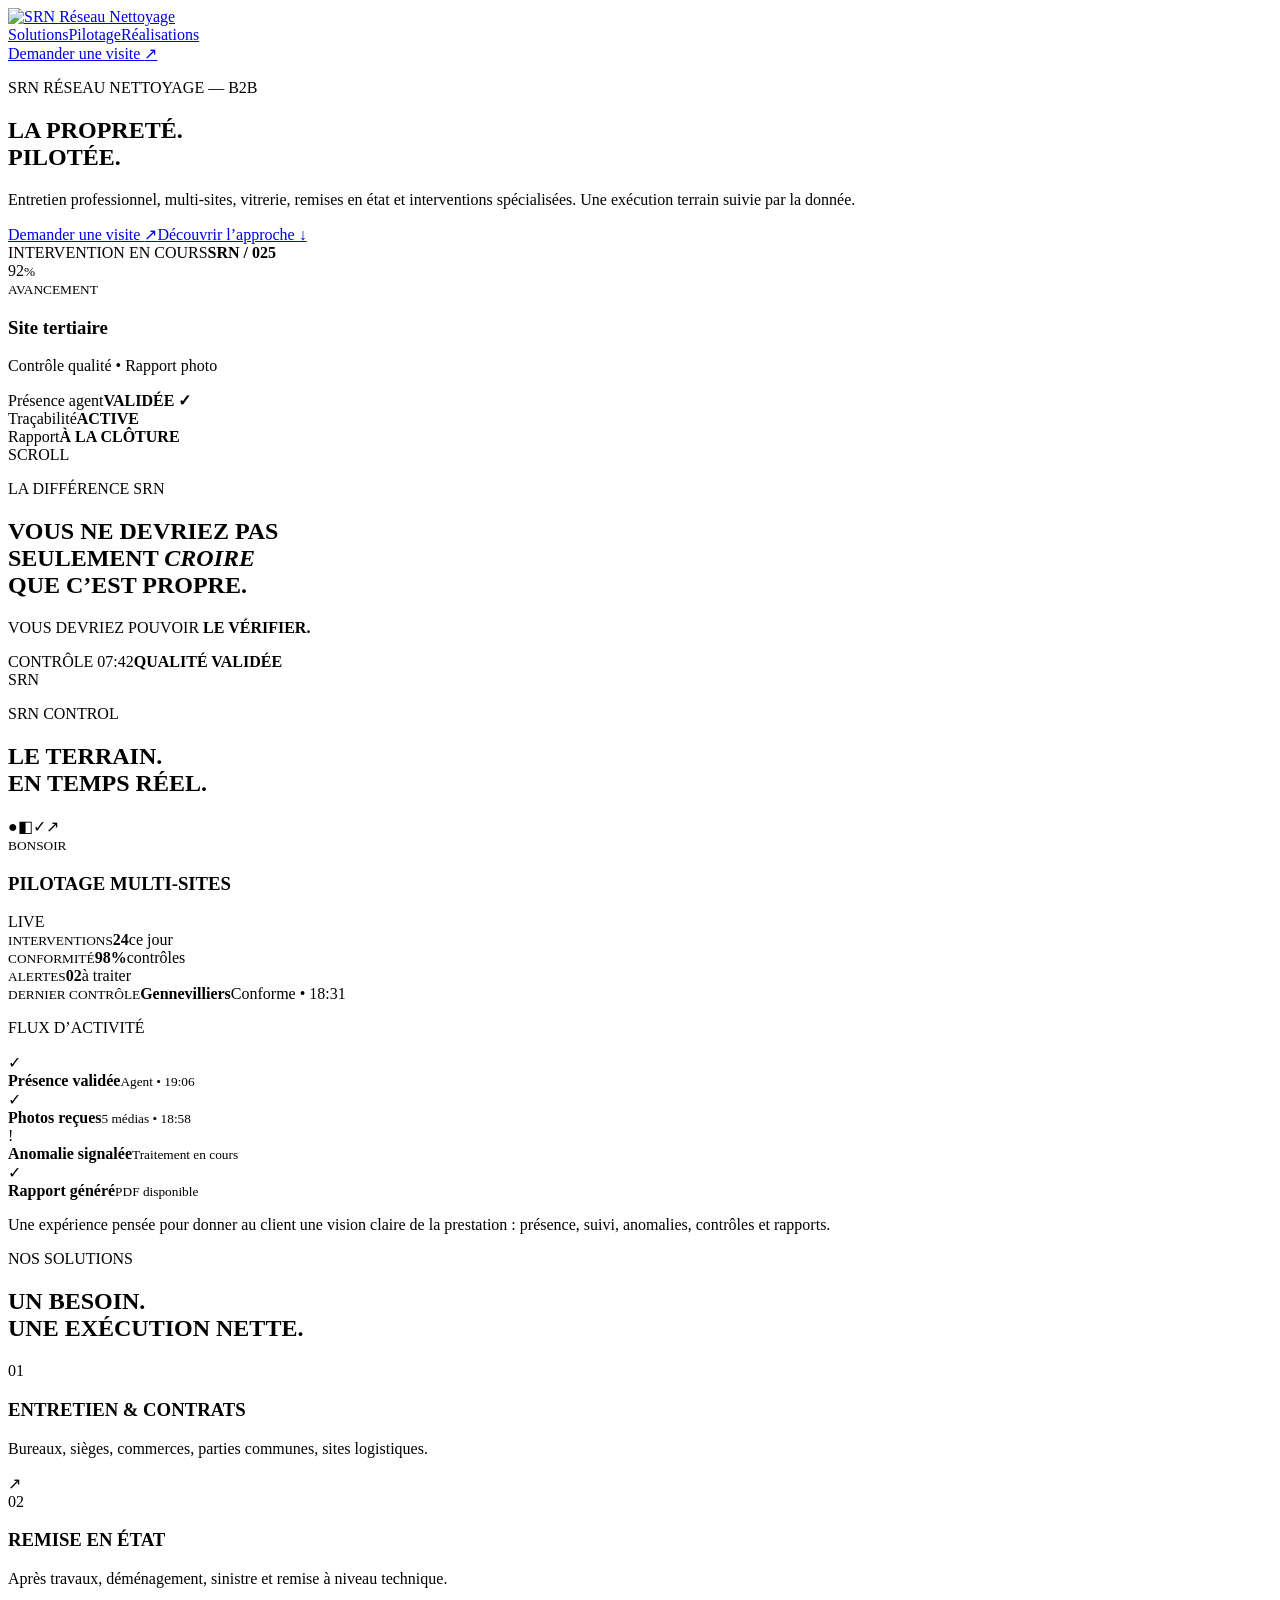
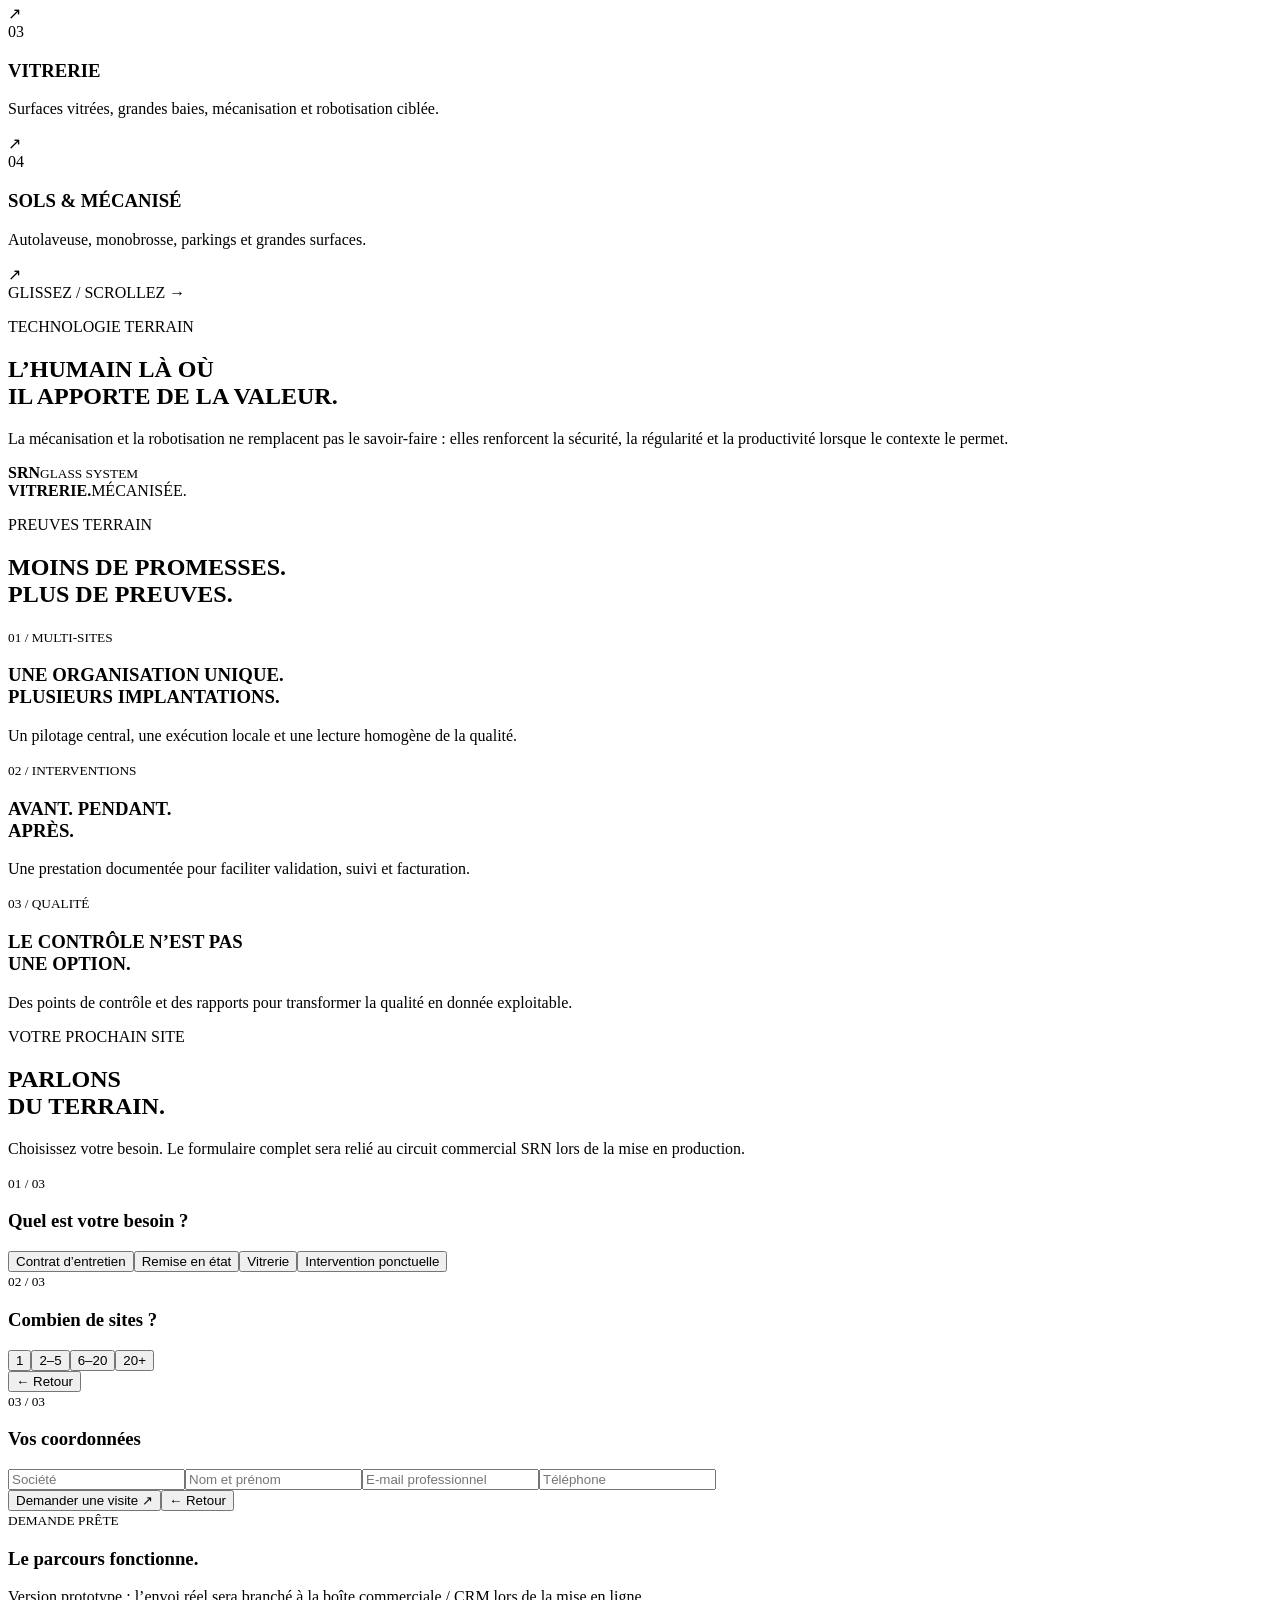
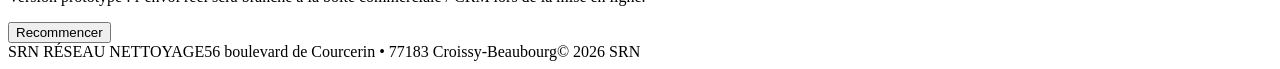
==== index.html @ f1b132a2 "Add immersive SRN homepage" ====
<!doctype html>
<html lang="fr">
<head>
  <meta charset="utf-8" />
  <meta name="viewport" content="width=device-width, initial-scale=1, viewport-fit=cover" />
  <meta name="description" content="SRN Réseau Nettoyage — entretien professionnel, multi-sites, vitrerie, remises en état et interventions spécialisées. La propreté pilotée et vérifiable." />
  <meta name="theme-color" content="#07110c" />
  <link rel="canonical" href="https://srn-proprete.com/" />
  <meta property="og:title" content="SRN — La propreté. Pilotée." />
  <meta property="og:description" content="Entretien professionnel, multi-sites, vitrerie, remises en état et interventions spécialisées." />
  <meta property="og:type" content="website" />
  <meta property="og:url" content="https://srn-proprete.com/" />
  <title>SRN — La propreté. Pilotée.</title>
  <link rel="stylesheet" href="styles.css" />
</head>
<body>
  <div class="noise" aria-hidden="true"></div>
  <div class="progress" aria-hidden="true"><span id="progressBar"></span></div>

  <header class="nav" id="nav">
    <a class="brand" href="#hero" aria-label="SRN, accueil"><img src="assets/logo-srn.png" alt="SRN Réseau Nettoyage" /></a>
    <nav class="navlinks" aria-label="Navigation principale"><a href="#solutions">Solutions</a><a href="#control">Pilotage</a><a href="#preuves">Réalisations</a></nav>
    <a class="nav-cta" href="#contact">Demander une visite <span>↗</span></a>
  </header>

  <main>
    <section class="scene hero" id="hero" data-theme="dark">
      <div class="hero-grid"></div><div class="orb orb-a"></div><div class="orb orb-b"></div>
      <div class="hero-copy"><p class="eyebrow reveal">SRN RÉSEAU NETTOYAGE — B2B</p><h1 class="display reveal">LA PROPRETÉ.<br><span>PILOTÉE.</span></h1><p class="hero-text reveal">Entretien professionnel, multi-sites, vitrerie, remises en état et interventions spécialisées. Une exécution terrain suivie par la donnée.</p><div class="hero-actions reveal"><a href="#contact" class="button primary">Demander une visite <span>↗</span></a><a href="#promise" class="button ghost">Découvrir l’approche <span>↓</span></a></div></div>
      <div class="hero-status reveal" aria-label="Démonstration de suivi d’intervention"><div class="status-top"><span class="live-dot"></span><span>INTERVENTION EN COURS</span><b>SRN / 025</b></div><div class="status-center"><div class="ring"><span>92</span><small>%</small></div><div><small>AVANCEMENT</small><h3>Site tertiaire</h3><p>Contrôle qualité • Rapport photo</p></div></div><div class="status-row"><span>Présence agent</span><b>VALIDÉE ✓</b></div><div class="status-row"><span>Traçabilité</span><b>ACTIVE</b></div><div class="status-row"><span>Rapport</span><b>À LA CLÔTURE</b></div></div>
      <div class="scroll-hint"><span>SCROLL</span><i></i></div>
    </section>

    <section class="scene promise" id="promise" data-theme="light"><div class="promise-fixed"><p class="eyebrow dark">LA DIFFÉRENCE SRN</p><h2>VOUS NE DEVRIEZ PAS<br>SEULEMENT <em>CROIRE</em><br>QUE C’EST PROPRE.</h2><p class="promise-end">VOUS DEVRIEZ POUVOIR <strong>LE VÉRIFIER.</strong></p></div><div class="glass-demo" aria-hidden="true"><div class="dirty-layer"></div><div class="clean-layer" id="cleanLayer"><div class="clean-ui"><span>CONTRÔLE 07:42</span><b>QUALITÉ VALIDÉE</b></div></div><div class="wiper" id="wiper"><span>SRN</span></div></div></section>

    <section class="scene control" id="control" data-theme="dark">
      <div class="section-head"><p class="eyebrow">SRN CONTROL</p><h2>LE TERRAIN.<br><span>EN TEMPS RÉEL.</span></h2></div>
      <div class="dashboard-shell"><div class="dash-sidebar"><img src="assets/logo-srn.png" alt="" /><span class="active">●</span><span>◧</span><span>✓</span><span>↗</span></div><div class="dash-main"><div class="dash-top"><div><small>BONSOIR</small><h3>PILOTAGE MULTI-SITES</h3></div><span class="pill">LIVE</span></div><div class="kpis"><div><small>INTERVENTIONS</small><b>24</b><span>ce jour</span></div><div><small>CONFORMITÉ</small><b>98%</b><span>contrôles</span></div><div><small>ALERTES</small><b>02</b><span>à traiter</span></div></div><div class="dash-map"><div class="map-lines"></div><span class="pin p1"></span><span class="pin p2"></span><span class="pin p3"></span><span class="pin p4"></span><span class="pin p5"></span><div class="map-card"><small>DERNIER CONTRÔLE</small><b>Gennevilliers</b><span>Conforme • 18:31</span></div></div></div><div class="dash-feed"><p>FLUX D’ACTIVITÉ</p><div class="feed"><span class="ok">✓</span><div><b>Présence validée</b><small>Agent • 19:06</small></div></div><div class="feed"><span class="ok">✓</span><div><b>Photos reçues</b><small>5 médias • 18:58</small></div></div><div class="feed"><span>!</span><div><b>Anomalie signalée</b><small>Traitement en cours</small></div></div><div class="feed"><span class="ok">✓</span><div><b>Rapport généré</b><small>PDF disponible</small></div></div></div></div>
      <p class="control-note">Une expérience pensée pour donner au client une vision claire de la prestation : présence, suivi, anomalies, contrôles et rapports.</p>
    </section>

    <section class="scene solutions" id="solutions" data-theme="light"><div class="section-head dark-head"><p class="eyebrow dark">NOS SOLUTIONS</p><h2>UN BESOIN.<br><span>UNE EXÉCUTION NETTE.</span></h2></div><div class="cards" id="serviceCards"><article class="service-card c1"><div class="num">01</div><div class="service-visual office"><i></i><i></i><i></i></div><div><h3>ENTRETIEN & CONTRATS</h3><p>Bureaux, sièges, commerces, parties communes, sites logistiques.</p></div><span class="arrow">↗</span></article><article class="service-card c2"><div class="num">02</div><div class="service-visual chantier"><i></i><i></i><i></i></div><div><h3>REMISE EN ÉTAT</h3><p>Après travaux, déménagement, sinistre et remise à niveau technique.</p></div><span class="arrow">↗</span></article><article class="service-card c3"><div class="num">03</div><div class="service-visual vitre"><i></i><i></i><i></i></div><div><h3>VITRERIE</h3><p>Surfaces vitrées, grandes baies, mécanisation et robotisation ciblée.</p></div><span class="arrow">↗</span></article><article class="service-card c4"><div class="num">04</div><div class="service-visual sols"><i></i><i></i><i></i></div><div><h3>SOLS & MÉCANISÉ</h3><p>Autolaveuse, monobrosse, parkings et grandes surfaces.</p></div><span class="arrow">↗</span></article></div><div class="swipe-label">GLISSEZ / SCROLLEZ <span>→</span></div></section>

    <section class="scene robot" id="robot" data-theme="dark"><div class="robot-copy"><p class="eyebrow">TECHNOLOGIE TERRAIN</p><h2>L’HUMAIN LÀ OÙ<br>IL APPORTE <span>DE LA VALEUR.</span></h2><p>La mécanisation et la robotisation ne remplacent pas le savoir-faire : elles renforcent la sécurité, la régularité et la productivité lorsque le contexte le permet.</p></div><div class="window" id="windowPane"><div class="pane-lines"></div><div class="robot-unit" id="robotUnit"><div class="robot-eye"></div><b>SRN</b><small>GLASS SYSTEM</small></div><div class="clean-trail" id="cleanTrail"></div></div><div class="robot-caption"><b>VITRERIE.</b><span>MÉCANISÉE.</span></div></section>

    <section class="scene proofs" id="preuves" data-theme="light"><div class="proof-intro"><p class="eyebrow dark">PREUVES TERRAIN</p><h2>MOINS DE PROMESSES.<br><span>PLUS DE PREUVES.</span></h2></div><div class="proof-stack"><article><small>01 / MULTI-SITES</small><h3>UNE ORGANISATION UNIQUE.<br>PLUSIEURS IMPLANTATIONS.</h3><p>Un pilotage central, une exécution locale et une lecture homogène de la qualité.</p></article><article><small>02 / INTERVENTIONS</small><h3>AVANT. PENDANT.<br>APRÈS.</h3><p>Une prestation documentée pour faciliter validation, suivi et facturation.</p></article><article><small>03 / QUALITÉ</small><h3>LE CONTRÔLE N’EST PAS<br>UNE OPTION.</h3><p>Des points de contrôle et des rapports pour transformer la qualité en donnée exploitable.</p></article></div></section>

    <section class="scene contact" id="contact" data-theme="dark"><div class="contact-left"><p class="eyebrow">VOTRE PROCHAIN SITE</p><h2>PARLONS<br><span>DU TERRAIN.</span></h2><p>Choisissez votre besoin. Le formulaire complet sera relié au circuit commercial SRN lors de la mise en production.</p></div><form class="quote-form" id="quoteForm"><div class="step active" data-step="1"><small>01 / 03</small><h3>Quel est votre besoin ?</h3><div class="choices"><button type="button" data-value="Contrat d'entretien">Contrat d’entretien</button><button type="button" data-value="Remise en état">Remise en état</button><button type="button" data-value="Vitrerie">Vitrerie</button><button type="button" data-value="Intervention ponctuelle">Intervention ponctuelle</button></div></div><div class="step" data-step="2"><small>02 / 03</small><h3>Combien de sites ?</h3><div class="choices compact"><button type="button" data-value="1">1</button><button type="button" data-value="2-5">2–5</button><button type="button" data-value="6-20">6–20</button><button type="button" data-value="20+">20+</button></div><button type="button" class="back">← Retour</button></div><div class="step" data-step="3"><small>03 / 03</small><h3>Vos coordonnées</h3><div class="fields"><input required placeholder="Société" /><input required placeholder="Nom et prénom" /><input type="email" required placeholder="E-mail professionnel" /><input placeholder="Téléphone" /></div><button type="submit" class="submit">Demander une visite <span>↗</span></button><button type="button" class="back">← Retour</button></div><div class="step success" data-step="4"><small>DEMANDE PRÊTE</small><h3>Le parcours fonctionne.</h3><p>Version prototype : l’envoi réel sera branché à la boîte commerciale / CRM lors de la mise en ligne.</p><button type="button" id="restart">Recommencer</button></div></form><footer><span>SRN RÉSEAU NETTOYAGE</span><span>56 boulevard de Courcerin • 77183 Croissy-Beaubourg</span><span>© 2026 SRN</span></footer></section>
  </main>
  <script src="script.js"></script>
</body>
</html>
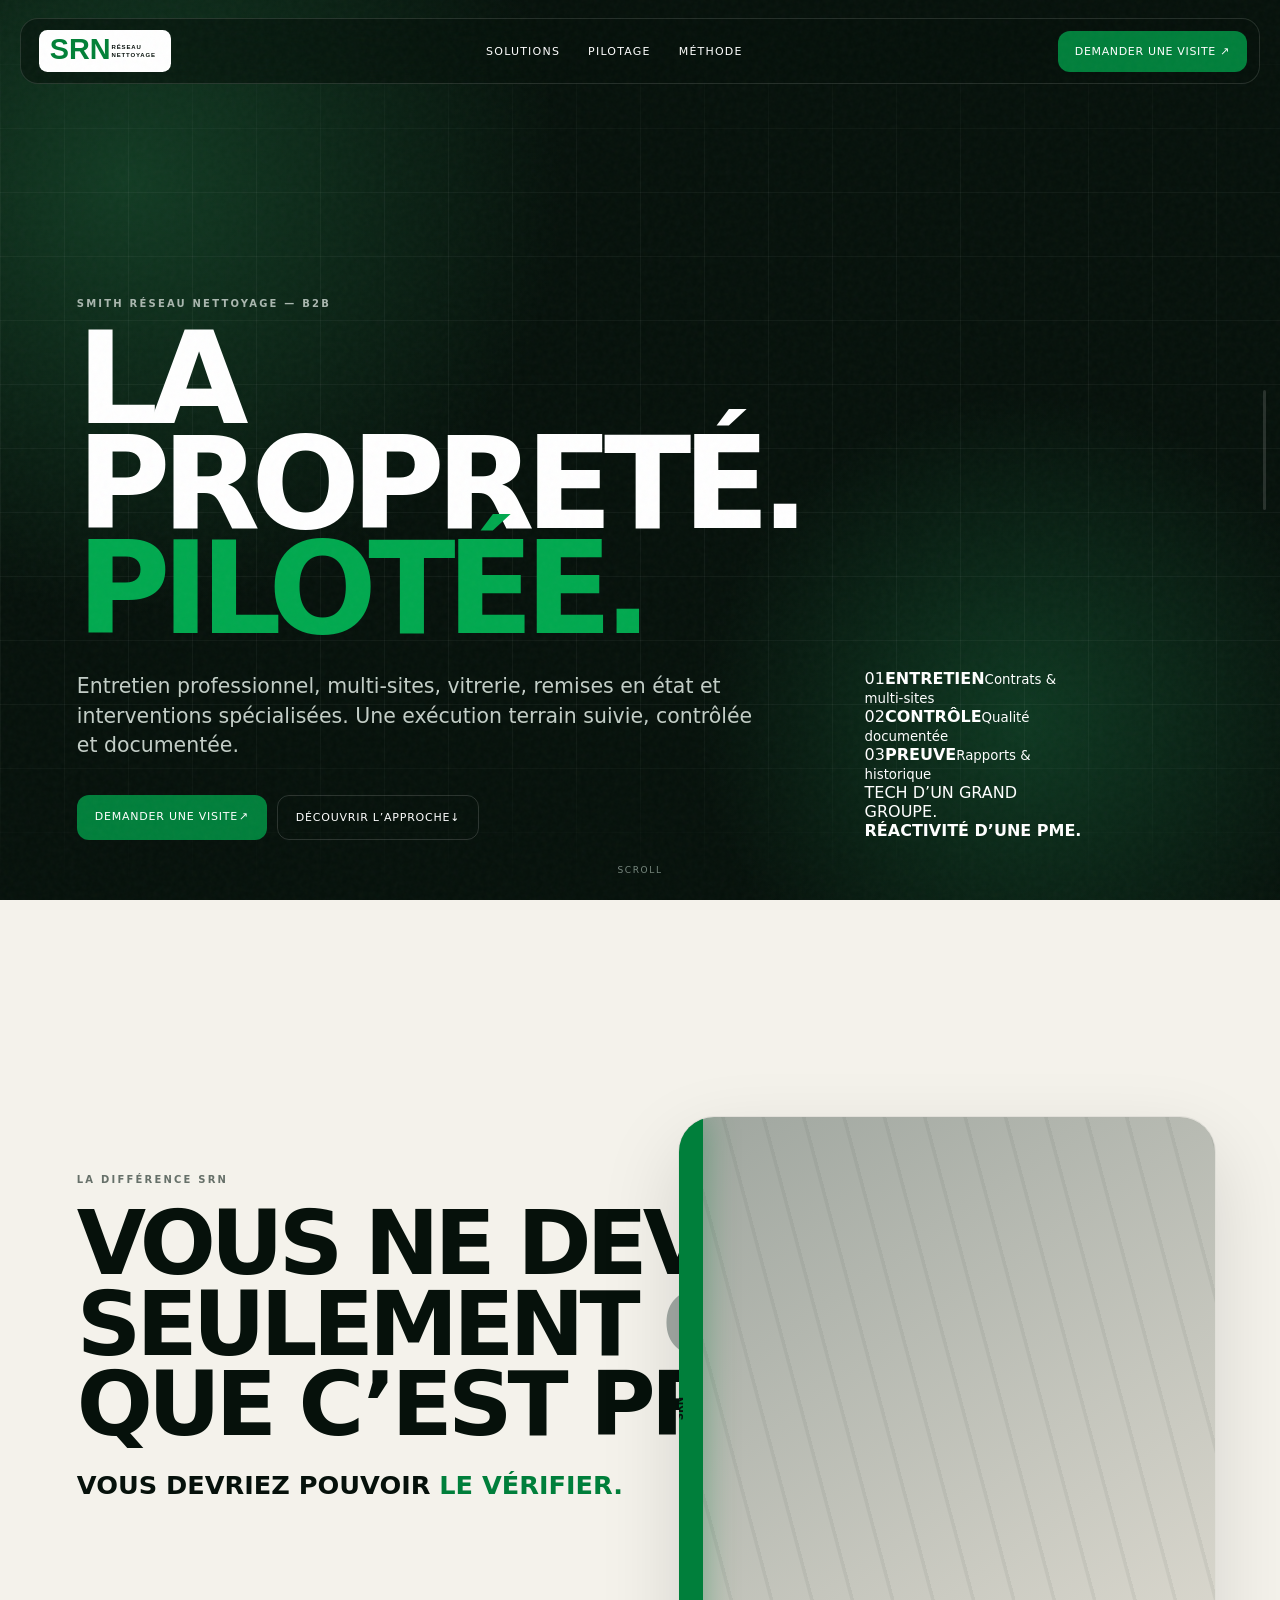
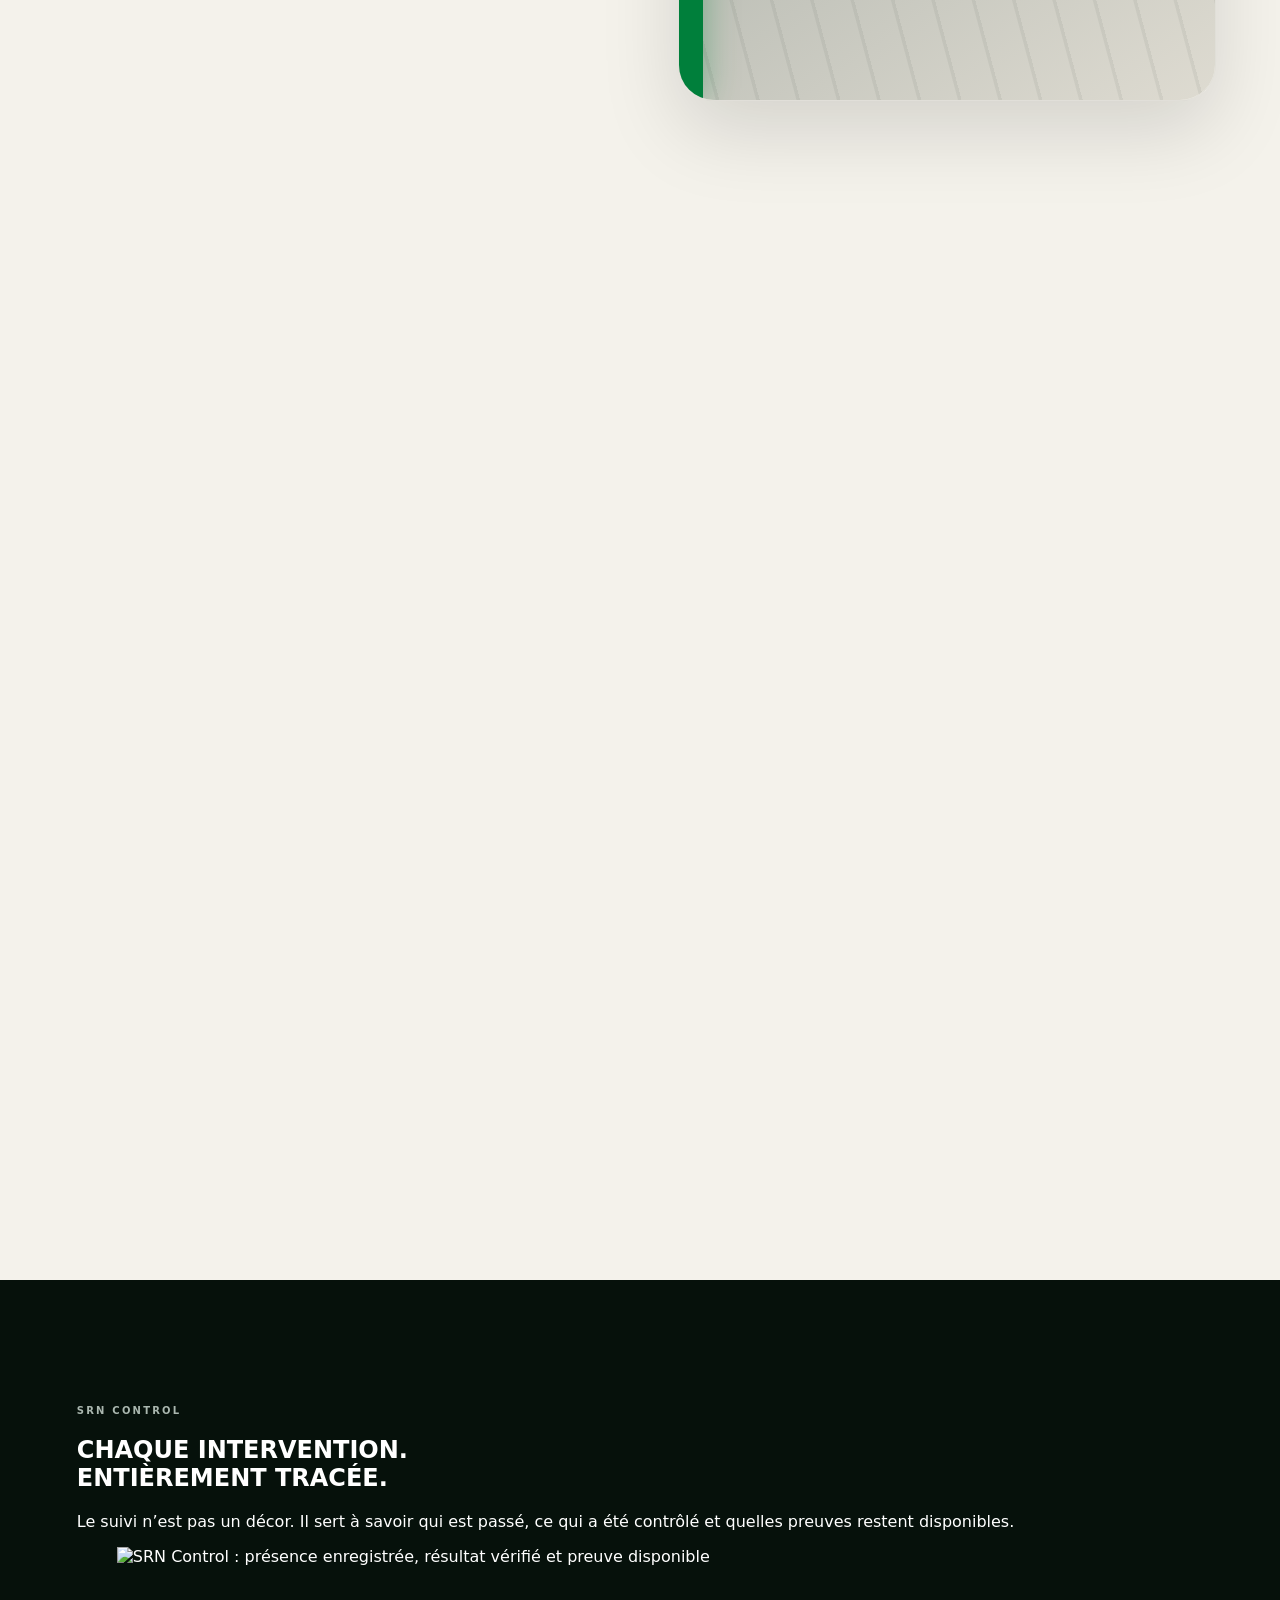
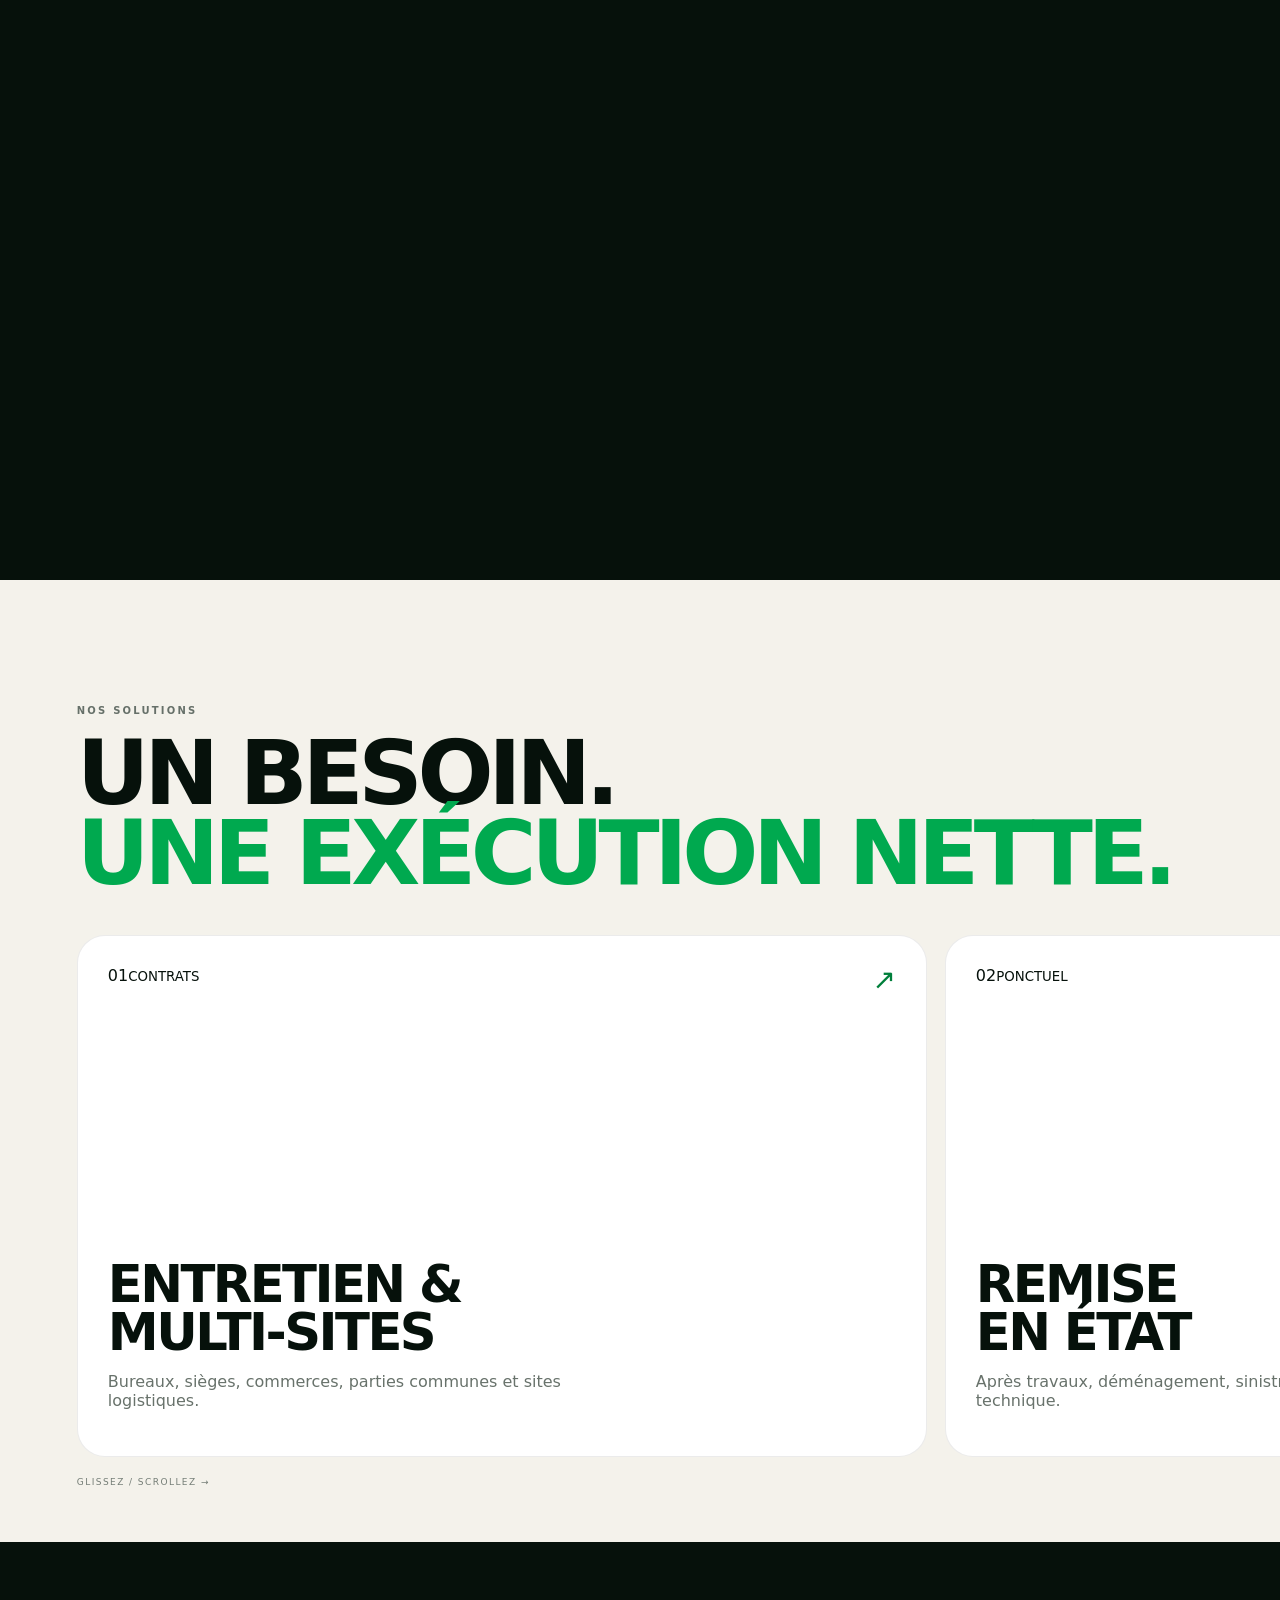
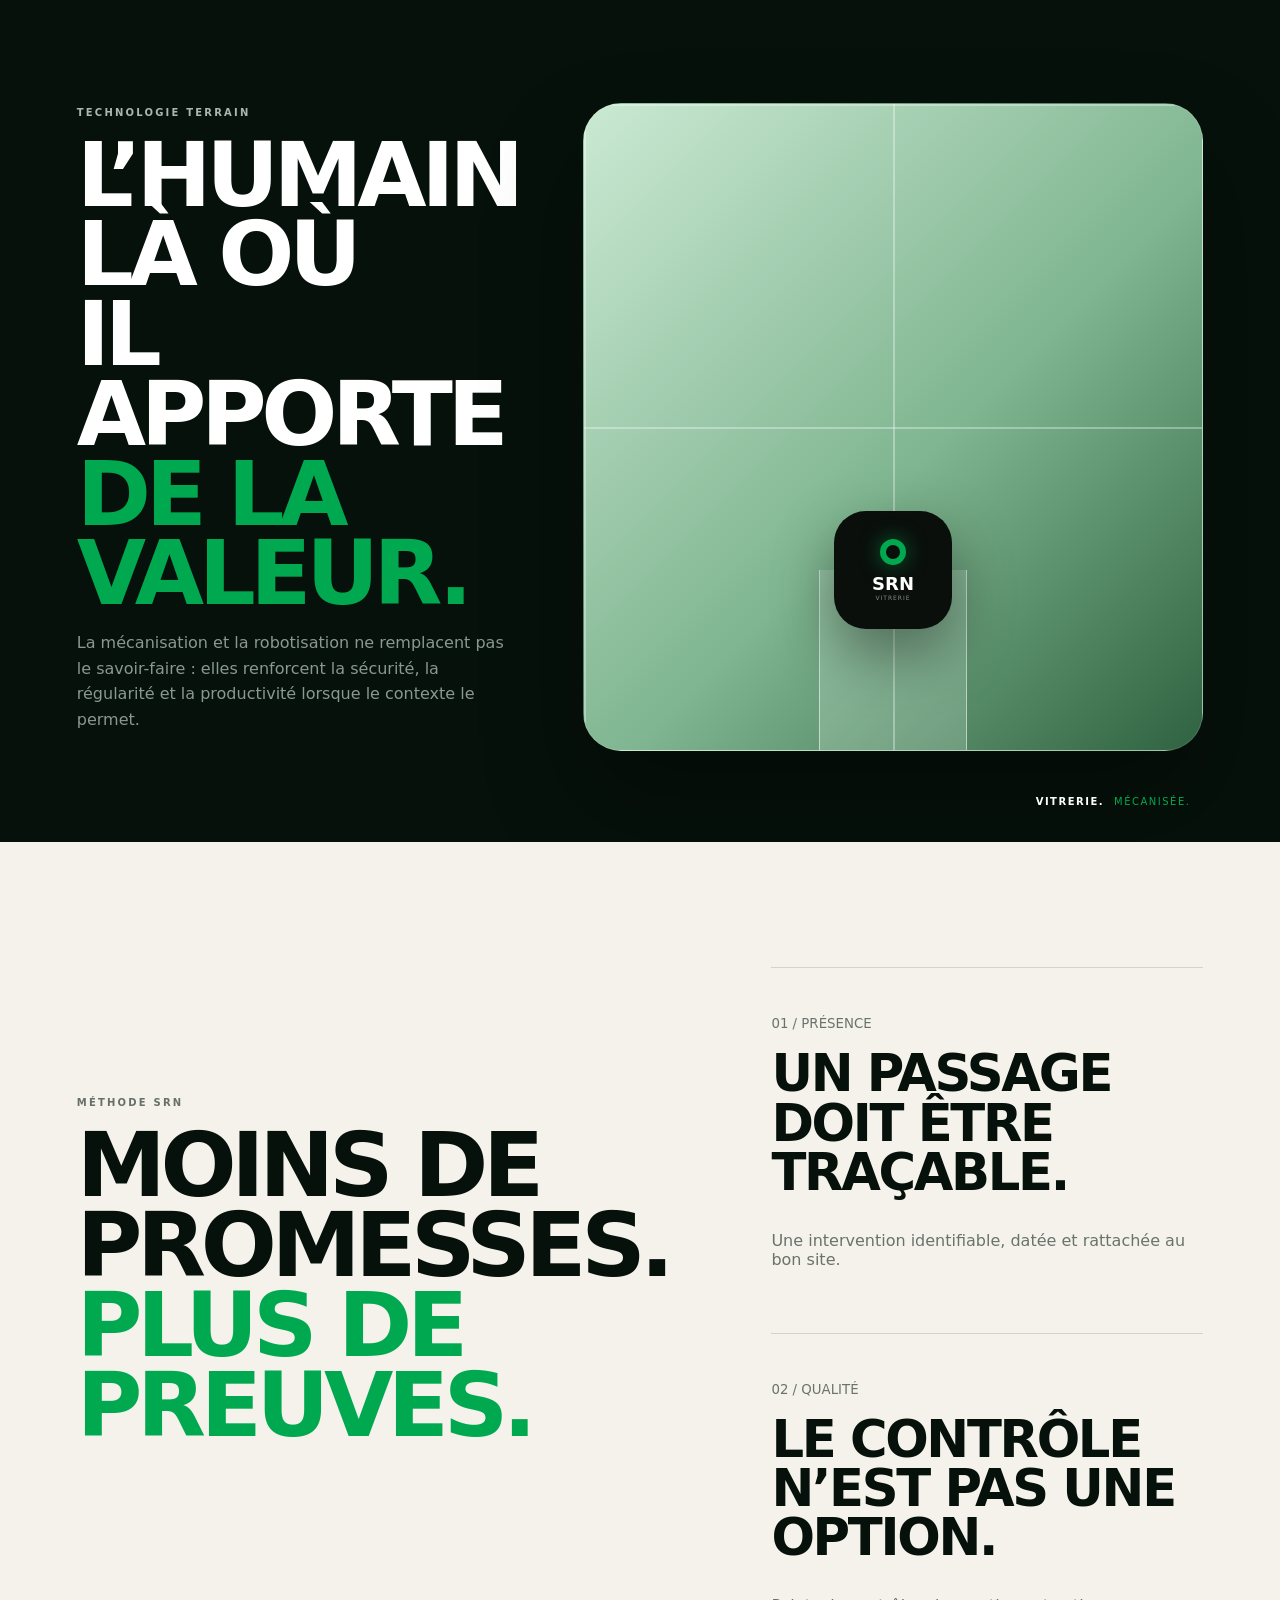
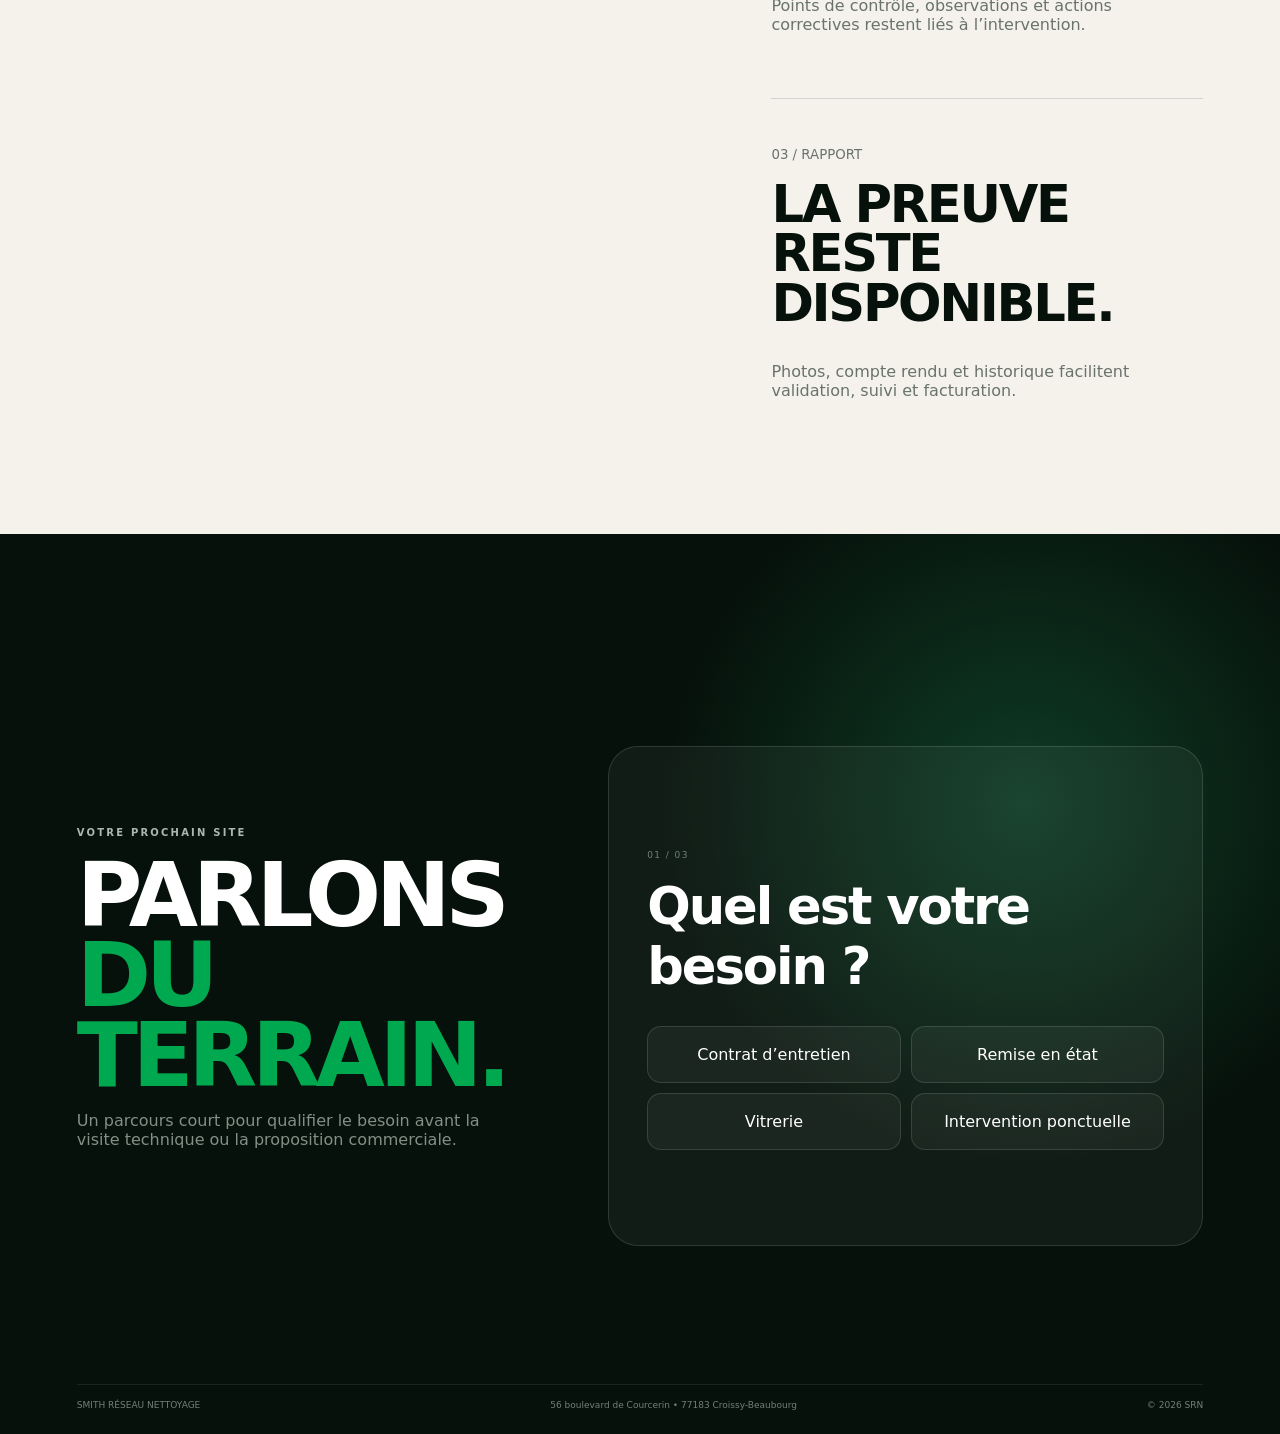
==== commit a125e526: "Rebuild homepage around approved SRN Control direction" ====
--- a/index.html
+++ b/index.html
@@ -18,34 +18,41 @@
   <div class="progress" aria-hidden="true"><span id="progressBar"></span></div>
 
   <header class="nav" id="nav">
-    <a class="brand" href="#hero" aria-label="SRN, accueil"><img src="assets/logo-srn.png" alt="SRN Réseau Nettoyage" /></a>
-    <nav class="navlinks" aria-label="Navigation principale"><a href="#solutions">Solutions</a><a href="#control">Pilotage</a><a href="#preuves">Réalisations</a></nav>
+    <a class="brand" href="#hero" aria-label="Smith Nettoyage, accueil"><img src="assets/logo-srn.svg" alt="Smith Nettoyage" /></a>
+    <nav class="navlinks" aria-label="Navigation principale"><a href="#solutions">Solutions</a><a href="#control">Pilotage</a><a href="#preuves">Méthode</a></nav>
     <a class="nav-cta" href="#contact">Demander une visite <span>↗</span></a>
   </header>
 
   <main>
     <section class="scene hero" id="hero" data-theme="dark">
-      <div class="hero-grid"></div><div class="orb orb-a"></div><div class="orb orb-b"></div>
-      <div class="hero-copy"><p class="eyebrow reveal">SRN RÉSEAU NETTOYAGE — B2B</p><h1 class="display reveal">LA PROPRETÉ.<br><span>PILOTÉE.</span></h1><p class="hero-text reveal">Entretien professionnel, multi-sites, vitrerie, remises en état et interventions spécialisées. Une exécution terrain suivie par la donnée.</p><div class="hero-actions reveal"><a href="#contact" class="button primary">Demander une visite <span>↗</span></a><a href="#promise" class="button ghost">Découvrir l’approche <span>↓</span></a></div></div>
-      <div class="hero-status reveal" aria-label="Démonstration de suivi d’intervention"><div class="status-top"><span class="live-dot"></span><span>INTERVENTION EN COURS</span><b>SRN / 025</b></div><div class="status-center"><div class="ring"><span>92</span><small>%</small></div><div><small>AVANCEMENT</small><h3>Site tertiaire</h3><p>Contrôle qualité • Rapport photo</p></div></div><div class="status-row"><span>Présence agent</span><b>VALIDÉE ✓</b></div><div class="status-row"><span>Traçabilité</span><b>ACTIVE</b></div><div class="status-row"><span>Rapport</span><b>À LA CLÔTURE</b></div></div>
+      <div class="hero-grid" aria-hidden="true"></div><div class="hero-glow glow-a" aria-hidden="true"></div><div class="hero-glow glow-b" aria-hidden="true"></div>
+      <div class="hero-copy"><p class="eyebrow reveal">SMITH RÉSEAU NETTOYAGE — B2B</p><h1 class="display reveal">LA PROPRETÉ.<br><span>PILOTÉE.</span></h1><p class="hero-text reveal">Entretien professionnel, multi-sites, vitrerie, remises en état et interventions spécialisées. Une exécution terrain suivie, contrôlée et documentée.</p><div class="hero-actions reveal"><a href="#contact" class="button primary">Demander une visite <span>↗</span></a><a href="#promise" class="button ghost">Découvrir l’approche <span>↓</span></a></div></div>
+      <div class="hero-side reveal" aria-label="Positionnement SRN"><div class="hero-side-line"><span>01</span><b>ENTRETIEN</b><small>Contrats & multi-sites</small></div><div class="hero-side-line"><span>02</span><b>CONTRÔLE</b><small>Qualité documentée</small></div><div class="hero-side-line"><span>03</span><b>PREUVE</b><small>Rapports & historique</small></div><div class="hero-signature">TECH D’UN GRAND GROUPE.<br><strong>RÉACTIVITÉ D’UNE PME.</strong></div></div>
       <div class="scroll-hint"><span>SCROLL</span><i></i></div>
     </section>
 
     <section class="scene promise" id="promise" data-theme="light"><div class="promise-fixed"><p class="eyebrow dark">LA DIFFÉRENCE SRN</p><h2>VOUS NE DEVRIEZ PAS<br>SEULEMENT <em>CROIRE</em><br>QUE C’EST PROPRE.</h2><p class="promise-end">VOUS DEVRIEZ POUVOIR <strong>LE VÉRIFIER.</strong></p></div><div class="glass-demo" aria-hidden="true"><div class="dirty-layer"></div><div class="clean-layer" id="cleanLayer"><div class="clean-ui"><span>CONTRÔLE 07:42</span><b>QUALITÉ VALIDÉE</b></div></div><div class="wiper" id="wiper"><span>SRN</span></div></div></section>
 
     <section class="scene control" id="control" data-theme="dark">
-      <div class="section-head"><p class="eyebrow">SRN CONTROL</p><h2>LE TERRAIN.<br><span>EN TEMPS RÉEL.</span></h2></div>
-      <div class="dashboard-shell"><div class="dash-sidebar"><img src="assets/logo-srn.png" alt="" /><span class="active">●</span><span>◧</span><span>✓</span><span>↗</span></div><div class="dash-main"><div class="dash-top"><div><small>BONSOIR</small><h3>PILOTAGE MULTI-SITES</h3></div><span class="pill">LIVE</span></div><div class="kpis"><div><small>INTERVENTIONS</small><b>24</b><span>ce jour</span></div><div><small>CONFORMITÉ</small><b>98%</b><span>contrôles</span></div><div><small>ALERTES</small><b>02</b><span>à traiter</span></div></div><div class="dash-map"><div class="map-lines"></div><span class="pin p1"></span><span class="pin p2"></span><span class="pin p3"></span><span class="pin p4"></span><span class="pin p5"></span><div class="map-card"><small>DERNIER CONTRÔLE</small><b>Gennevilliers</b><span>Conforme • 18:31</span></div></div></div><div class="dash-feed"><p>FLUX D’ACTIVITÉ</p><div class="feed"><span class="ok">✓</span><div><b>Présence validée</b><small>Agent • 19:06</small></div></div><div class="feed"><span class="ok">✓</span><div><b>Photos reçues</b><small>5 médias • 18:58</small></div></div><div class="feed"><span>!</span><div><b>Anomalie signalée</b><small>Traitement en cours</small></div></div><div class="feed"><span class="ok">✓</span><div><b>Rapport généré</b><small>PDF disponible</small></div></div></div></div>
-      <p class="control-note">Une expérience pensée pour donner au client une vision claire de la prestation : présence, suivi, anomalies, contrôles et rapports.</p>
+      <div class="control-intro"><p class="eyebrow">SRN CONTROL</p><h2>CHAQUE INTERVENTION.<br><span>ENTIÈREMENT TRACÉE.</span></h2><p>Le suivi n’est pas un décor. Il sert à savoir qui est passé, ce qui a été contrôlé et quelles preuves restent disponibles.</p></div>
+      <figure class="control-visual" id="controlVisual"><img src="assets/srn-control-approved.svg" alt="SRN Control : présence enregistrée, résultat vérifié et preuve disponible" /></figure>
     </section>
 
-    <section class="scene solutions" id="solutions" data-theme="light"><div class="section-head dark-head"><p class="eyebrow dark">NOS SOLUTIONS</p><h2>UN BESOIN.<br><span>UNE EXÉCUTION NETTE.</span></h2></div><div class="cards" id="serviceCards"><article class="service-card c1"><div class="num">01</div><div class="service-visual office"><i></i><i></i><i></i></div><div><h3>ENTRETIEN & CONTRATS</h3><p>Bureaux, sièges, commerces, parties communes, sites logistiques.</p></div><span class="arrow">↗</span></article><article class="service-card c2"><div class="num">02</div><div class="service-visual chantier"><i></i><i></i><i></i></div><div><h3>REMISE EN ÉTAT</h3><p>Après travaux, déménagement, sinistre et remise à niveau technique.</p></div><span class="arrow">↗</span></article><article class="service-card c3"><div class="num">03</div><div class="service-visual vitre"><i></i><i></i><i></i></div><div><h3>VITRERIE</h3><p>Surfaces vitrées, grandes baies, mécanisation et robotisation ciblée.</p></div><span class="arrow">↗</span></article><article class="service-card c4"><div class="num">04</div><div class="service-visual sols"><i></i><i></i><i></i></div><div><h3>SOLS & MÉCANISÉ</h3><p>Autolaveuse, monobrosse, parkings et grandes surfaces.</p></div><span class="arrow">↗</span></article></div><div class="swipe-label">GLISSEZ / SCROLLEZ <span>→</span></div></section>
+    <section class="scene solutions" id="solutions" data-theme="light">
+      <div class="section-head dark-head"><p class="eyebrow dark">NOS SOLUTIONS</p><h2>UN BESOIN.<br><span>UNE EXÉCUTION NETTE.</span></h2></div>
+      <div class="cards" id="serviceCards">
+        <article class="service-card c1"><div class="service-meta"><span>01</span><small>CONTRATS</small></div><div class="service-stage office" aria-hidden="true"><i></i><i></i><i></i><i></i></div><div class="service-copy"><h3>ENTRETIEN &<br>MULTI-SITES</h3><p>Bureaux, sièges, commerces, parties communes et sites logistiques.</p></div><span class="arrow">↗</span></article>
+        <article class="service-card c2"><div class="service-meta"><span>02</span><small>PONCTUEL</small></div><div class="service-stage chantier" aria-hidden="true"><i></i><i></i><i></i><i></i></div><div class="service-copy"><h3>REMISE<br>EN ÉTAT</h3><p>Après travaux, déménagement, sinistre et remise à niveau technique.</p></div><span class="arrow">↗</span></article>
+        <article class="service-card c3"><div class="service-meta"><span>03</span><small>TECHNIQUE</small></div><div class="service-stage vitre" aria-hidden="true"><i></i><i></i><i></i><i></i></div><div class="service-copy"><h3>VITRERIE</h3><p>Surfaces vitrées, grandes baies, mécanisation et robotisation ciblée.</p></div><span class="arrow">↗</span></article>
+        <article class="service-card c4"><div class="service-meta"><span>04</span><small>MÉCANISÉ</small></div><div class="service-stage sols" aria-hidden="true"><i></i><i></i><i></i><i></i></div><div class="service-copy"><h3>SOLS &<br>GRANDES SURFACES</h3><p>Autolaveuse, monobrosse, parkings, entrepôts et grandes surfaces.</p></div><span class="arrow">↗</span></article>
+      </div><div class="swipe-label">GLISSEZ / SCROLLEZ <span>→</span></div>
+    </section>
 
-    <section class="scene robot" id="robot" data-theme="dark"><div class="robot-copy"><p class="eyebrow">TECHNOLOGIE TERRAIN</p><h2>L’HUMAIN LÀ OÙ<br>IL APPORTE <span>DE LA VALEUR.</span></h2><p>La mécanisation et la robotisation ne remplacent pas le savoir-faire : elles renforcent la sécurité, la régularité et la productivité lorsque le contexte le permet.</p></div><div class="window" id="windowPane"><div class="pane-lines"></div><div class="robot-unit" id="robotUnit"><div class="robot-eye"></div><b>SRN</b><small>GLASS SYSTEM</small></div><div class="clean-trail" id="cleanTrail"></div></div><div class="robot-caption"><b>VITRERIE.</b><span>MÉCANISÉE.</span></div></section>
+    <section class="scene robot" id="robot" data-theme="dark"><div class="robot-copy"><p class="eyebrow">TECHNOLOGIE TERRAIN</p><h2>L’HUMAIN LÀ OÙ<br>IL APPORTE <span>DE LA VALEUR.</span></h2><p>La mécanisation et la robotisation ne remplacent pas le savoir-faire : elles renforcent la sécurité, la régularité et la productivité lorsque le contexte le permet.</p></div><div class="window" id="windowPane"><div class="pane-lines"></div><div class="robot-unit" id="robotUnit"><div class="robot-eye"></div><b>SRN</b><small>VITRERIE</small></div><div class="clean-trail" id="cleanTrail"></div></div><div class="robot-caption"><b>VITRERIE.</b><span>MÉCANISÉE.</span></div></section>
 
-    <section class="scene proofs" id="preuves" data-theme="light"><div class="proof-intro"><p class="eyebrow dark">PREUVES TERRAIN</p><h2>MOINS DE PROMESSES.<br><span>PLUS DE PREUVES.</span></h2></div><div class="proof-stack"><article><small>01 / MULTI-SITES</small><h3>UNE ORGANISATION UNIQUE.<br>PLUSIEURS IMPLANTATIONS.</h3><p>Un pilotage central, une exécution locale et une lecture homogène de la qualité.</p></article><article><small>02 / INTERVENTIONS</small><h3>AVANT. PENDANT.<br>APRÈS.</h3><p>Une prestation documentée pour faciliter validation, suivi et facturation.</p></article><article><small>03 / QUALITÉ</small><h3>LE CONTRÔLE N’EST PAS<br>UNE OPTION.</h3><p>Des points de contrôle et des rapports pour transformer la qualité en donnée exploitable.</p></article></div></section>
+    <section class="scene proofs" id="preuves" data-theme="light"><div class="proof-intro"><p class="eyebrow dark">MÉTHODE SRN</p><h2>MOINS DE PROMESSES.<br><span>PLUS DE PREUVES.</span></h2></div><div class="proof-stack"><article><small>01 / PRÉSENCE</small><h3>UN PASSAGE<br>DOIT ÊTRE TRAÇABLE.</h3><p>Une intervention identifiable, datée et rattachée au bon site.</p></article><article><small>02 / QUALITÉ</small><h3>LE CONTRÔLE<br>N’EST PAS UNE OPTION.</h3><p>Points de contrôle, observations et actions correctives restent liés à l’intervention.</p></article><article><small>03 / RAPPORT</small><h3>LA PREUVE RESTE<br>DISPONIBLE.</h3><p>Photos, compte rendu et historique facilitent validation, suivi et facturation.</p></article></div></section>
 
-    <section class="scene contact" id="contact" data-theme="dark"><div class="contact-left"><p class="eyebrow">VOTRE PROCHAIN SITE</p><h2>PARLONS<br><span>DU TERRAIN.</span></h2><p>Choisissez votre besoin. Le formulaire complet sera relié au circuit commercial SRN lors de la mise en production.</p></div><form class="quote-form" id="quoteForm"><div class="step active" data-step="1"><small>01 / 03</small><h3>Quel est votre besoin ?</h3><div class="choices"><button type="button" data-value="Contrat d'entretien">Contrat d’entretien</button><button type="button" data-value="Remise en état">Remise en état</button><button type="button" data-value="Vitrerie">Vitrerie</button><button type="button" data-value="Intervention ponctuelle">Intervention ponctuelle</button></div></div><div class="step" data-step="2"><small>02 / 03</small><h3>Combien de sites ?</h3><div class="choices compact"><button type="button" data-value="1">1</button><button type="button" data-value="2-5">2–5</button><button type="button" data-value="6-20">6–20</button><button type="button" data-value="20+">20+</button></div><button type="button" class="back">← Retour</button></div><div class="step" data-step="3"><small>03 / 03</small><h3>Vos coordonnées</h3><div class="fields"><input required placeholder="Société" /><input required placeholder="Nom et prénom" /><input type="email" required placeholder="E-mail professionnel" /><input placeholder="Téléphone" /></div><button type="submit" class="submit">Demander une visite <span>↗</span></button><button type="button" class="back">← Retour</button></div><div class="step success" data-step="4"><small>DEMANDE PRÊTE</small><h3>Le parcours fonctionne.</h3><p>Version prototype : l’envoi réel sera branché à la boîte commerciale / CRM lors de la mise en ligne.</p><button type="button" id="restart">Recommencer</button></div></form><footer><span>SRN RÉSEAU NETTOYAGE</span><span>56 boulevard de Courcerin • 77183 Croissy-Beaubourg</span><span>© 2026 SRN</span></footer></section>
+    <section class="scene contact" id="contact" data-theme="dark"><div class="contact-left"><p class="eyebrow">VOTRE PROCHAIN SITE</p><h2>PARLONS<br><span>DU TERRAIN.</span></h2><p>Un parcours court pour qualifier le besoin avant la visite technique ou la proposition commerciale.</p></div><form class="quote-form" id="quoteForm"><div class="step active" data-step="1"><small>01 / 03</small><h3>Quel est votre besoin ?</h3><div class="choices"><button type="button" data-value="Contrat d'entretien">Contrat d’entretien</button><button type="button" data-value="Remise en état">Remise en état</button><button type="button" data-value="Vitrerie">Vitrerie</button><button type="button" data-value="Intervention ponctuelle">Intervention ponctuelle</button></div></div><div class="step" data-step="2"><small>02 / 03</small><h3>Combien de sites ?</h3><div class="choices compact"><button type="button" data-value="1">1</button><button type="button" data-value="2-5">2–5</button><button type="button" data-value="6-20">6–20</button><button type="button" data-value="20+">20+</button></div><button type="button" class="back">← Retour</button></div><div class="step" data-step="3"><small>03 / 03</small><h3>Vos coordonnées</h3><div class="fields"><input required name="company" placeholder="Société" /><input required name="name" placeholder="Nom et prénom" /><input type="email" required name="email" placeholder="E-mail professionnel" /><input name="phone" placeholder="Téléphone" /></div><button type="submit" class="submit">Demander une visite <span>↗</span></button><button type="button" class="back">← Retour</button></div><div class="step success" data-step="4"><small>DEMANDE PRÊTE</small><h3>Merci.</h3><p>Le formulaire sera relié au circuit commercial SRN avant la mise en production du domaine.</p><button type="button" id="restart">Recommencer</button></div></form><footer><span>SMITH RÉSEAU NETTOYAGE</span><span>56 boulevard de Courcerin • 77183 Croissy-Beaubourg</span><span>© 2026 SRN</span></footer></section>
   </main>
   <script src="script.js"></script>
 </body>
--- a/styles.css
+++ b/styles.css
@@ -0,0 +1 @@
+:root{--g:#00a94f;--g2:#007f3b;--ink:#06110b;--paper:#f4f2eb;--muted:#98a69d}*{box-sizing:border-box}html{scroll-behavior:smooth;background:var(--ink)}body{margin:0;font-family:Inter,ui-sans-serif,system-ui,-apple-system,"Segoe UI",sans-serif;background:var(--ink);color:#fff;overflow-x:hidden}a{color:inherit;text-decoration:none}button,input{font:inherit}.noise{position:fixed;inset:0;pointer-events:none;z-index:99;opacity:.035;background-image:url("data:image/svg+xml,%3Csvg viewBox='0 0 180 180' xmlns='http://www.w3.org/2000/svg'%3E%3Cfilter id='n'%3E%3CfeTurbulence type='fractalNoise' baseFrequency='.9' numOctaves='4'/%3E%3C/filter%3E%3Crect width='100%25' height='100%25' filter='url(%23n)'/%3E%3C/svg%3E")}.progress{position:fixed;right:14px;top:50%;transform:translateY(-50%);width:3px;height:120px;background:#ffffff22;z-index:80;border-radius:4px;overflow:hidden}.progress span{display:block;width:100%;height:0;background:var(--g)}.nav{position:fixed;z-index:70;top:18px;left:20px;right:20px;height:66px;display:flex;align-items:center;justify-content:space-between;padding:10px 12px 10px 18px;border:1px solid #ffffff20;background:#06110b99;backdrop-filter:blur(20px);border-radius:18px;transition:.3s}.nav.light{background:#f4f2ebdd;color:var(--ink);border-color:#00000015}.brand img{height:42px;display:block}.navlinks{display:flex;gap:28px;font-size:11px;letter-spacing:.11em;text-transform:uppercase}.nav-cta,.button.primary,.submit{background:var(--g2);border-radius:12px}.nav-cta{padding:14px 17px;font-size:11px;text-transform:uppercase;letter-spacing:.06em}.scene{position:relative;min-height:100svh;overflow:hidden}.eyebrow{font-size:10px;letter-spacing:.22em;font-weight:800;color:#aab7af;margin:0 0 18px}.eyebrow.dark{color:#667069}.hero{padding:145px 6vw 60px;display:grid;grid-template-columns:1.25fr .65fr;gap:5vw;align-items:end;background:radial-gradient(circle at 10% 20%,#123b23 0,transparent 32%),radial-gradient(circle at 80% 80%,#0e3821 0,transparent 26%),var(--ink)}.hero-grid{position:absolute;inset:0;background-image:linear-gradient(#ffffff0b 1px,transparent 1px),linear-gradient(90deg,#ffffff0b 1px,transparent 1px);background-size:64px 64px;mask-image:linear-gradient(transparent,#000 20%,#000 80%,transparent)}.hero-copy,.hero-status{position:relative;z-index:2}.display{font-size:clamp(66px,10vw,148px);line-height:.82;letter-spacing:-.07em;margin:0}.display span,.section-head h2 span,.robot-copy h2 span,.proof-intro h2 span,.contact-left h2 span{color:var(--g)}.hero-text{max-width:690px;font-size:clamp(17px,1.6vw,23px);line-height:1.45;color:#c3cec7;margin-top:30px}.hero-actions{display:flex;gap:10px;margin-top:34px}.button{display:inline-flex;justify-content:space-between;min-width:190px;padding:15px 18px;border-radius:12px;font-size:11px;text-transform:uppercase;letter-spacing:.07em}.button.ghost{border:1px solid #ffffff25}.hero-status{border:1px solid #ffffff20;background:#ffffff0d;border-radius:28px;padding:22px;backdrop-filter:blur(20px);box-shadow:0 40px 90px #0006}.status-top,.status-row{display:flex;align-items:center;gap:8px;font-size:9px;letter-spacing:.12em}.status-top b{margin-left:auto}.live-dot{width:7px;height:7px;border-radius:50%;background:var(--g);box-shadow:0 0 0 5px #00a94f22}.status-center{display:flex;gap:18px;align-items:center;padding:30px 0}.ring{width:92px;height:92px;border-radius:50%;display:flex;align-items:center;justify-content:center;font-size:25px;font-weight:800;background:conic-gradient(var(--g) 92%,#ffffff16 0);position:relative}.ring:after{content:"";position:absolute;inset:8px;background:#0c1911;border-radius:50%}.ring span,.ring small{z-index:1}.status-center h3{margin:5px 0 2px}.status-center p,.status-center small{color:#8ca096;font-size:10px}.status-row{justify-content:space-between;border-top:1px solid #ffffff15;padding:14px 0}.status-row span{color:#899a90}.scroll-hint{position:absolute;bottom:25px;left:50%;transform:translateX(-50%);font-size:9px;letter-spacing:.18em;color:#77877e}.promise{height:220svh;background:var(--paper);color:var(--ink)}.promise-fixed{position:sticky;top:0;height:100svh;padding:130px 6vw;display:flex;flex-direction:column;justify-content:center}.promise-fixed h2{font-size:clamp(48px,7vw,104px);line-height:.9;letter-spacing:-.055em;margin:0}.promise-fixed h2 em{font-style:normal;color:#a3aaa5}.promise-end{font-size:clamp(18px,2vw,30px);font-weight:700}.promise-end strong{color:var(--g2)}.glass-demo{position:absolute;right:5vw;top:24svh;width:min(42vw,590px);height:65svh;min-height:500px;border-radius:36px;overflow:hidden;box-shadow:0 30px 80px #0002;border:1px solid #00000014}.dirty-layer,.clean-layer{position:absolute;inset:0}.dirty-layer{background:linear-gradient(145deg,#9fa69f,#dedbd1)}.dirty-layer:after{content:"";position:absolute;inset:0;background:repeating-linear-gradient(75deg,transparent 0 35px,#36403812 36px 39px)}.clean-layer{background:linear-gradient(145deg,#eaf6ed,#bce8cc 60%,#91d2aa);clip-path:inset(0 100% 0 0)}.clean-ui{position:absolute;left:28px;right:28px;bottom:28px;background:#07110ccc;color:#fff;padding:18px;border-radius:17px;display:flex;justify-content:space-between;font-size:9px;letter-spacing:.12em}.clean-ui b{color:#8ff0b6}.wiper{position:absolute;top:0;bottom:0;left:-24px;width:48px;background:var(--g2);z-index:5;display:flex;align-items:center;justify-content:center;box-shadow:0 0 35px #00803a66}.wiper span{transform:rotate(-90deg);font-weight:900;font-size:10px}.control,.robot,.contact{background:var(--ink)}.control{padding:125px 6vw 70px}.section-head h2,.robot-copy h2,.proof-intro h2,.contact-left h2{font-size:clamp(52px,7vw,100px);line-height:.89;letter-spacing:-.06em;margin:0}.dashboard-shell{margin-top:50px;height:58vh;min-height:500px;display:grid;grid-template-columns:70px 1fr 280px;border:1px solid #ffffff20;border-radius:30px;overflow:hidden;background:#0a1510}.dash-sidebar{border-right:1px solid #ffffff16;display:flex;flex-direction:column;align-items:center;padding:18px 10px;gap:26px;color:#65756b}.dash-sidebar img{width:44px}.dash-sidebar .active{color:var(--g)}.dash-main{padding:26px}.dash-top{display:flex;justify-content:space-between}.dash-top small,.dash-feed>p{font-size:9px;letter-spacing:.16em;color:#738079}.dash-top h3{margin:4px 0}.pill{font-size:9px;padding:8px 11px;border:1px solid #00a94f55;border-radius:999px;color:#7ee7a6;background:#00a94f16}.kpis{display:grid;grid-template-columns:repeat(3,1fr);gap:12px;margin:22px 0}.kpis>div{border:1px solid #ffffff15;border-radius:18px;padding:16px}.kpis small,.kpis span{display:block;font-size:8px;color:#738079}.kpis b{display:block;font-size:30px;margin:7px 0}.dash-map{position:relative;height:calc(100% - 155px);min-height:220px;border:1px solid #ffffff15;border-radius:22px;overflow:hidden;background:radial-gradient(circle at 38% 45%,#00803a2e,transparent 26%),linear-gradient(135deg,#0e1e15,#09120d)}.map-lines{position:absolute;inset:0;background-image:linear-gradient(#ffffff09 1px,transparent 1px),linear-gradient(90deg,#ffffff09 1px,transparent 1px);background-size:40px 40px}.pin{position:absolute;width:9px;height:9px;border-radius:50%;background:var(--g);box-shadow:0 0 0 6px #00a94f18}.p1{left:26%;top:30%}.p2{left:47%;top:52%}.p3{left:67%;top:24%}.p4{left:72%;top:70%}.p5{left:36%;top:72%}.map-card{position:absolute;left:20px;bottom:20px;padding:14px 16px;border-radius:14px;background:#07110cdd;display:flex;flex-direction:column;gap:4px}.map-card small{font-size:8px;color:#718078}.map-card span{font-size:9px;color:#8fe6b0}.dash-feed{border-left:1px solid #ffffff16;padding:26px 20px}.feed{display:flex;gap:10px;padding:15px 0;border-top:1px solid #ffffff12}.feed>span{width:25px;height:25px;border-radius:50%;display:grid;place-items:center;background:#ffffff0c}.feed>span.ok{color:var(--g)}.feed b,.feed small{display:block;font-size:9px}.feed small{color:#77877e;margin-top:4px}.control-note{color:#7f8f85;font-size:12px;max-width:760px;margin-top:20px}.solutions{background:var(--paper);color:var(--ink);padding:125px 0 55px}.dark-head{padding:0 6vw}.cards{display:flex;gap:18px;overflow-x:auto;scroll-snap-type:x mandatory;padding:42px 6vw 20px;scrollbar-width:none}.cards::-webkit-scrollbar{display:none}.service-card{position:relative;flex:0 0 min(70vw,850px);height:58vh;min-height:470px;border-radius:28px;background:#fff;border:1px solid #00000014;overflow:hidden;padding:30px;display:flex;flex-direction:column;justify-content:space-between;scroll-snap-align:center}.service-card .num{font-size:10px;letter-spacing:.14em;color:#68726b}.service-card h3{font-size:clamp(32px,4vw,58px);line-height:.94;letter-spacing:-.05em;margin:0}.service-card p{color:#68726b;max-width:480px}.service-card .arrow{position:absolute;top:27px;right:30px;font-size:28px;color:var(--g2)}.service-visual{position:absolute;width:54%;height:68%;right:0;top:13%;border-radius:26px 0 0 26px;background:linear-gradient(145deg,#e2eee5,#9bc2a8);opacity:.75}.swipe-label{padding:0 6vw;font-size:9px;letter-spacing:.16em;color:#747d76}.robot{padding:125px 6vw 55px;display:grid;grid-template-columns:.8fr 1.2fr;gap:5vw;align-items:center}.robot-copy p:last-child{max-width:560px;color:#89998f;line-height:1.6}.window{height:72vh;min-height:540px;border-radius:38px;position:relative;overflow:hidden;border:1px solid #ffffff20;background:linear-gradient(135deg,#cbe9d3,#7fb590 55%,#2f6240);box-shadow:0 50px 100px #0005}.pane-lines{position:absolute;inset:0;background-image:linear-gradient(#ffffff55 2px,transparent 2px),linear-gradient(90deg,#ffffff55 2px,transparent 2px);background-size:50% 50%}.robot-unit{position:absolute;left:50%;top:72%;transform:translate(-50%,-50%);width:118px;height:118px;border-radius:32px;background:#0a0f0c;z-index:5;display:flex;flex-direction:column;align-items:center;justify-content:center;box-shadow:0 25px 60px #0006}.robot-eye{width:26px;height:26px;border-radius:50%;border:6px solid var(--g);box-shadow:0 0 20px #00a94f88;margin-bottom:8px}.robot-unit b{font-size:18px}.robot-unit small{font-size:6px;letter-spacing:.16em;color:#829087}.clean-trail{position:absolute;left:38%;right:38%;bottom:0;height:22%;background:#f0fff530;border-left:1px solid #ffffff88;border-right:1px solid #ffffff88}.robot-caption{position:absolute;right:7vw;bottom:35px;font-size:10px;letter-spacing:.15em}.robot-caption span{color:var(--g);margin-left:10px}.proofs{background:var(--paper);color:var(--ink);padding:125px 6vw 70px;display:grid;grid-template-columns:.75fr 1.25fr;gap:8vw}.proof-intro{position:sticky;top:130px;height:max-content}.proof-stack article{min-height:38vh;padding:48px 0;border-top:1px solid #00000022;display:flex;flex-direction:column;justify-content:center}.proof-stack h3{font-size:clamp(31px,4vw,62px);line-height:.96;letter-spacing:-.045em;margin:18px 0}.proof-stack small,.proof-stack p{color:#69736c}.contact{padding:135px 6vw 110px;display:grid;grid-template-columns:.75fr 1.25fr;gap:8vw;align-items:center;background:radial-gradient(circle at 80% 30%,#0f3c25,transparent 30%),var(--ink)}.contact-left>p:last-child{color:#829087;max-width:460px}.quote-form{min-height:500px;border:1px solid #ffffff20;border-radius:30px;background:#ffffff0c;padding:38px;display:flex;align-items:center}.step{display:none;width:100%}.step.active{display:block}.step>small{font-size:9px;letter-spacing:.16em;color:#718178}.step h3{font-size:clamp(32px,4vw,58px);letter-spacing:-.04em;margin:14px 0 30px}.choices{display:grid;grid-template-columns:1fr 1fr;gap:10px}.choices button,.submit,.step.success button{border:1px solid #ffffff20;background:#ffffff0c;color:#fff;padding:18px;border-radius:14px;cursor:pointer}.choices button:hover{border-color:var(--g);background:#00a94f15}.choices.compact{grid-template-columns:repeat(4,1fr)}.back{margin-top:20px;border:0;background:none;color:#78887f;cursor:pointer}.fields{display:grid;gap:10px}.fields input{border:1px solid #ffffff20;background:#00000022;padding:16px;border-radius:13px;color:#fff}.submit{width:100%;margin-top:12px;text-align:left}.success p{color:#93a198}.contact footer{position:absolute;left:6vw;right:6vw;bottom:24px;display:flex;justify-content:space-between;border-top:1px solid #ffffff15;padding-top:15px;color:#718078;font-size:9px}.reveal{opacity:0;transform:translateY(22px);animation:reveal .8s ease forwards}.reveal:nth-child(2){animation-delay:.08s}.reveal:nth-child(3){animation-delay:.16s}.reveal:nth-child(4){animation-delay:.24s}@keyframes reveal{to{opacity:1;transform:none}}@media(max-width:900px){.nav{top:10px;left:10px;right:10px}.navlinks{display:none}.brand img{height:34px}.hero{padding:125px 20px 50px;grid-template-columns:1fr;align-items:center}.display{font-size:clamp(58px,17vw,92px)}.hero-actions{flex-direction:column}.promise{height:190svh}.promise-fixed{padding:115px 20px 30px;justify-content:flex-start}.glass-demo{left:20px;right:20px;top:82svh;width:auto;height:70svh;min-height:0}.control{padding:110px 20px 50px}.dashboard-shell{grid-template-columns:50px 1fr;height:62vh;min-height:520px}.dash-feed{display:none}.kpis{grid-template-columns:1fr 1fr}.kpis>div:nth-child(3){display:none}.dark-head{padding:0 20px}.cards{padding:35px 20px 15px}.service-card{flex-basis:86vw;height:58vh}.robot{padding:110px 20px 50px;grid-template-columns:1fr}.window{height:56vh;min-height:440px}.proofs{padding:110px 20px 60px;grid-template-columns:1fr}.proof-intro{position:relative;top:auto}.contact{padding:115px 20px 130px;grid-template-columns:1fr}.quote-form{padding:24px}.choices{grid-template-columns:1fr}.choices.compact{grid-template-columns:1fr 1fr}.contact footer{left:20px;right:20px;flex-direction:column;gap:6px}}@media(prefers-reduced-motion:reduce){html{scroll-behavior:auto}.reveal{opacity:1;transform:none;animation:none}}
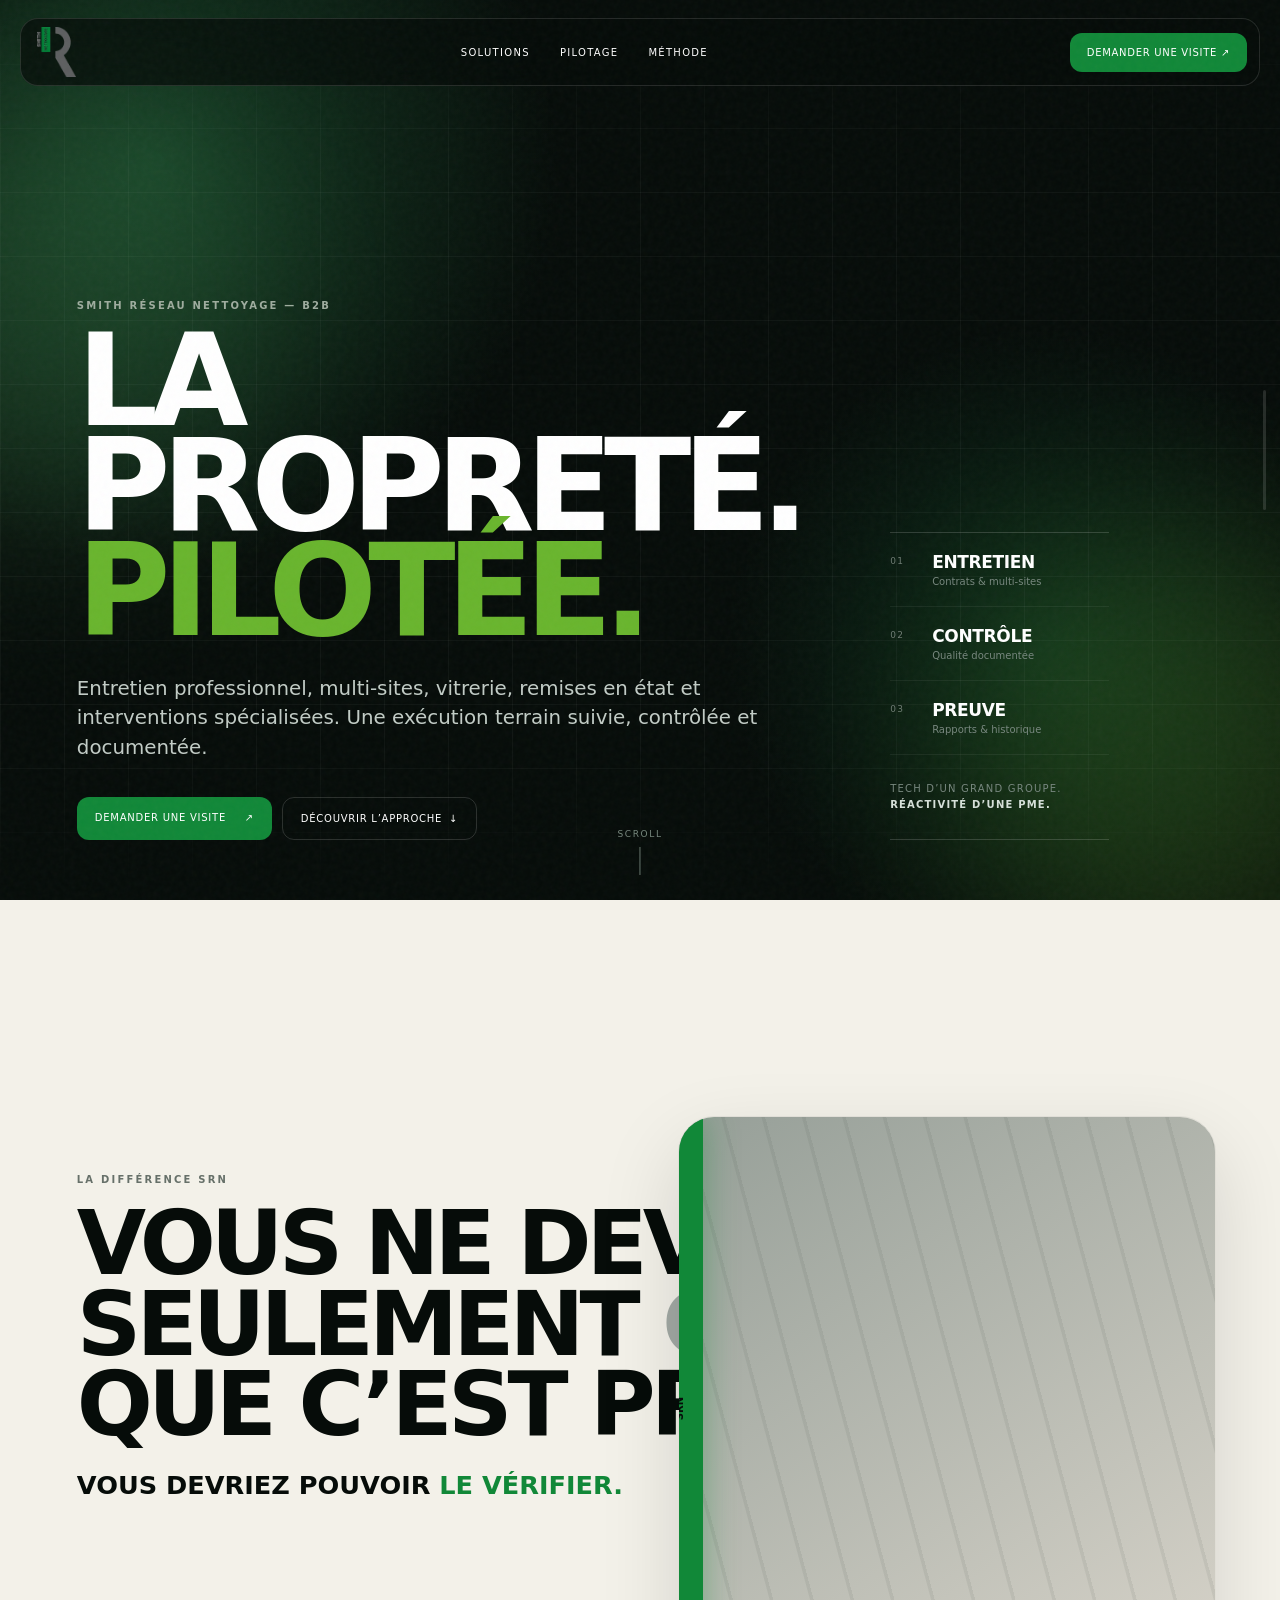
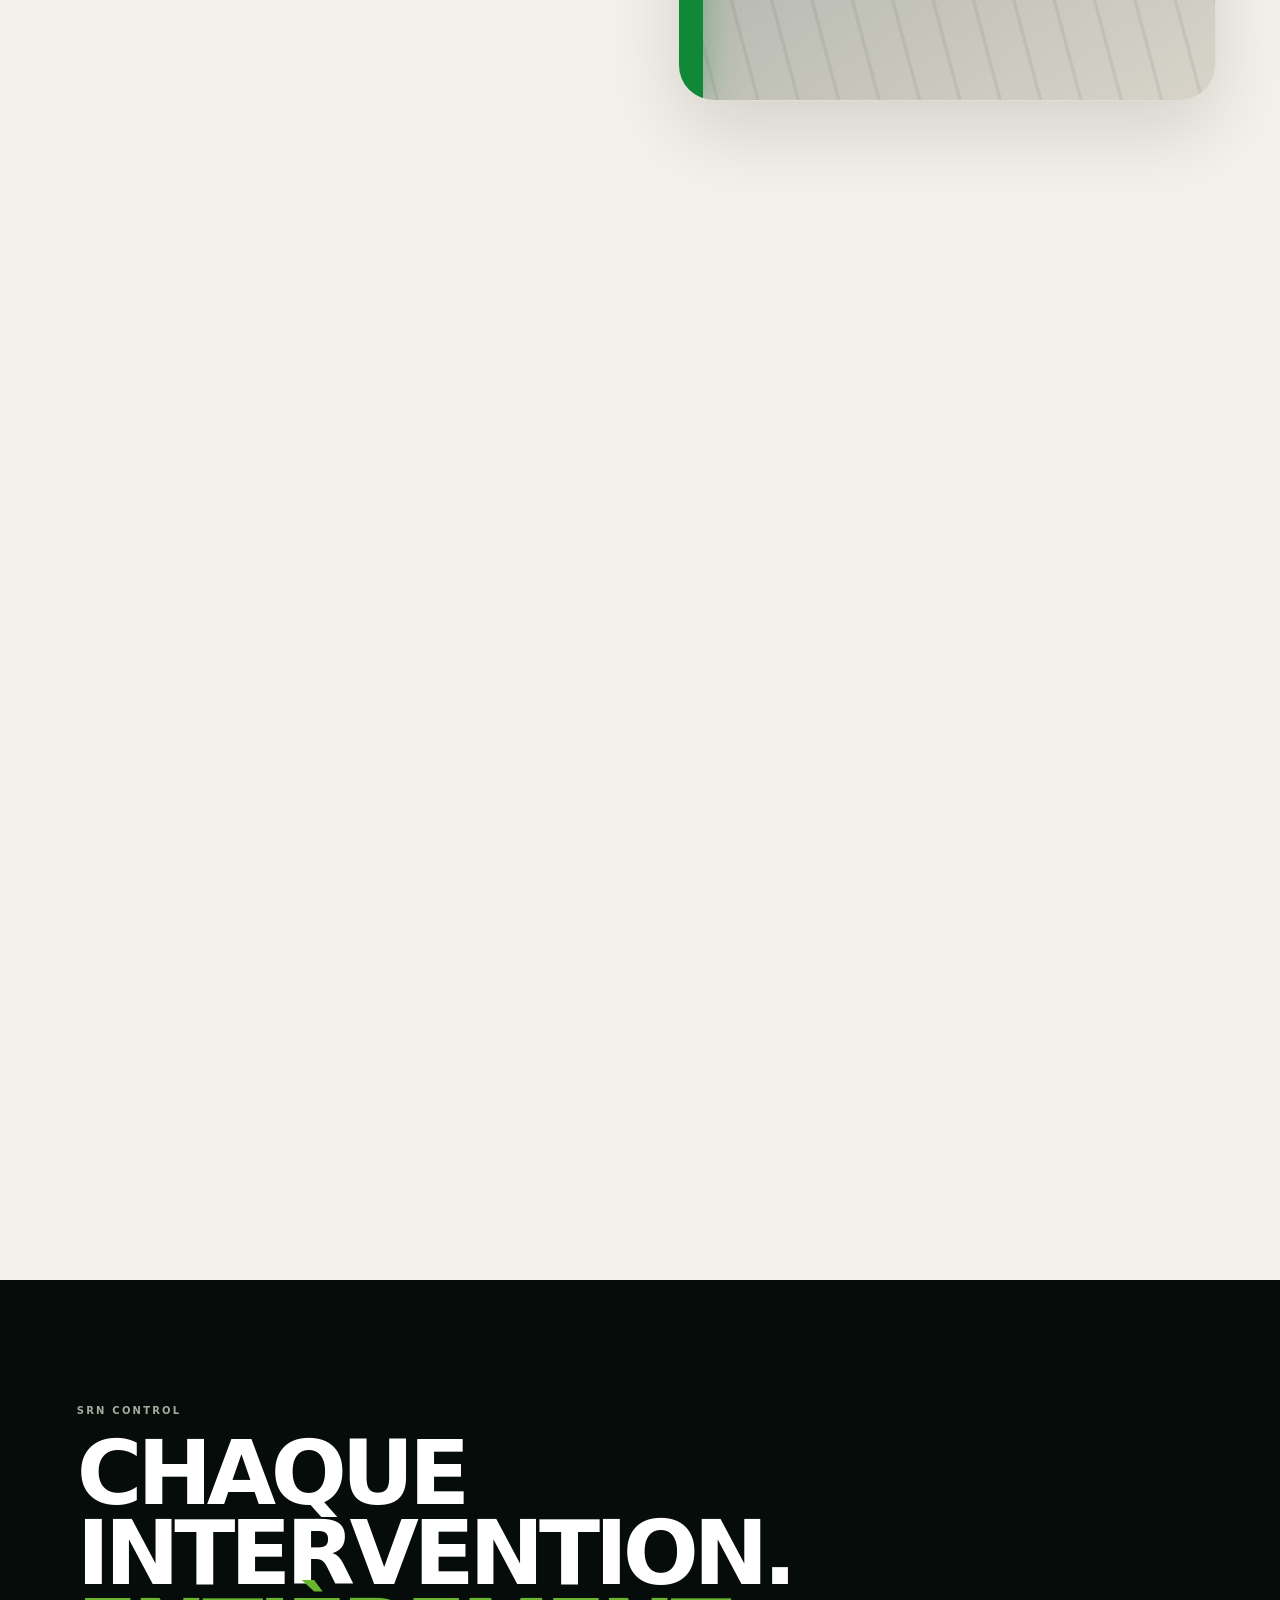
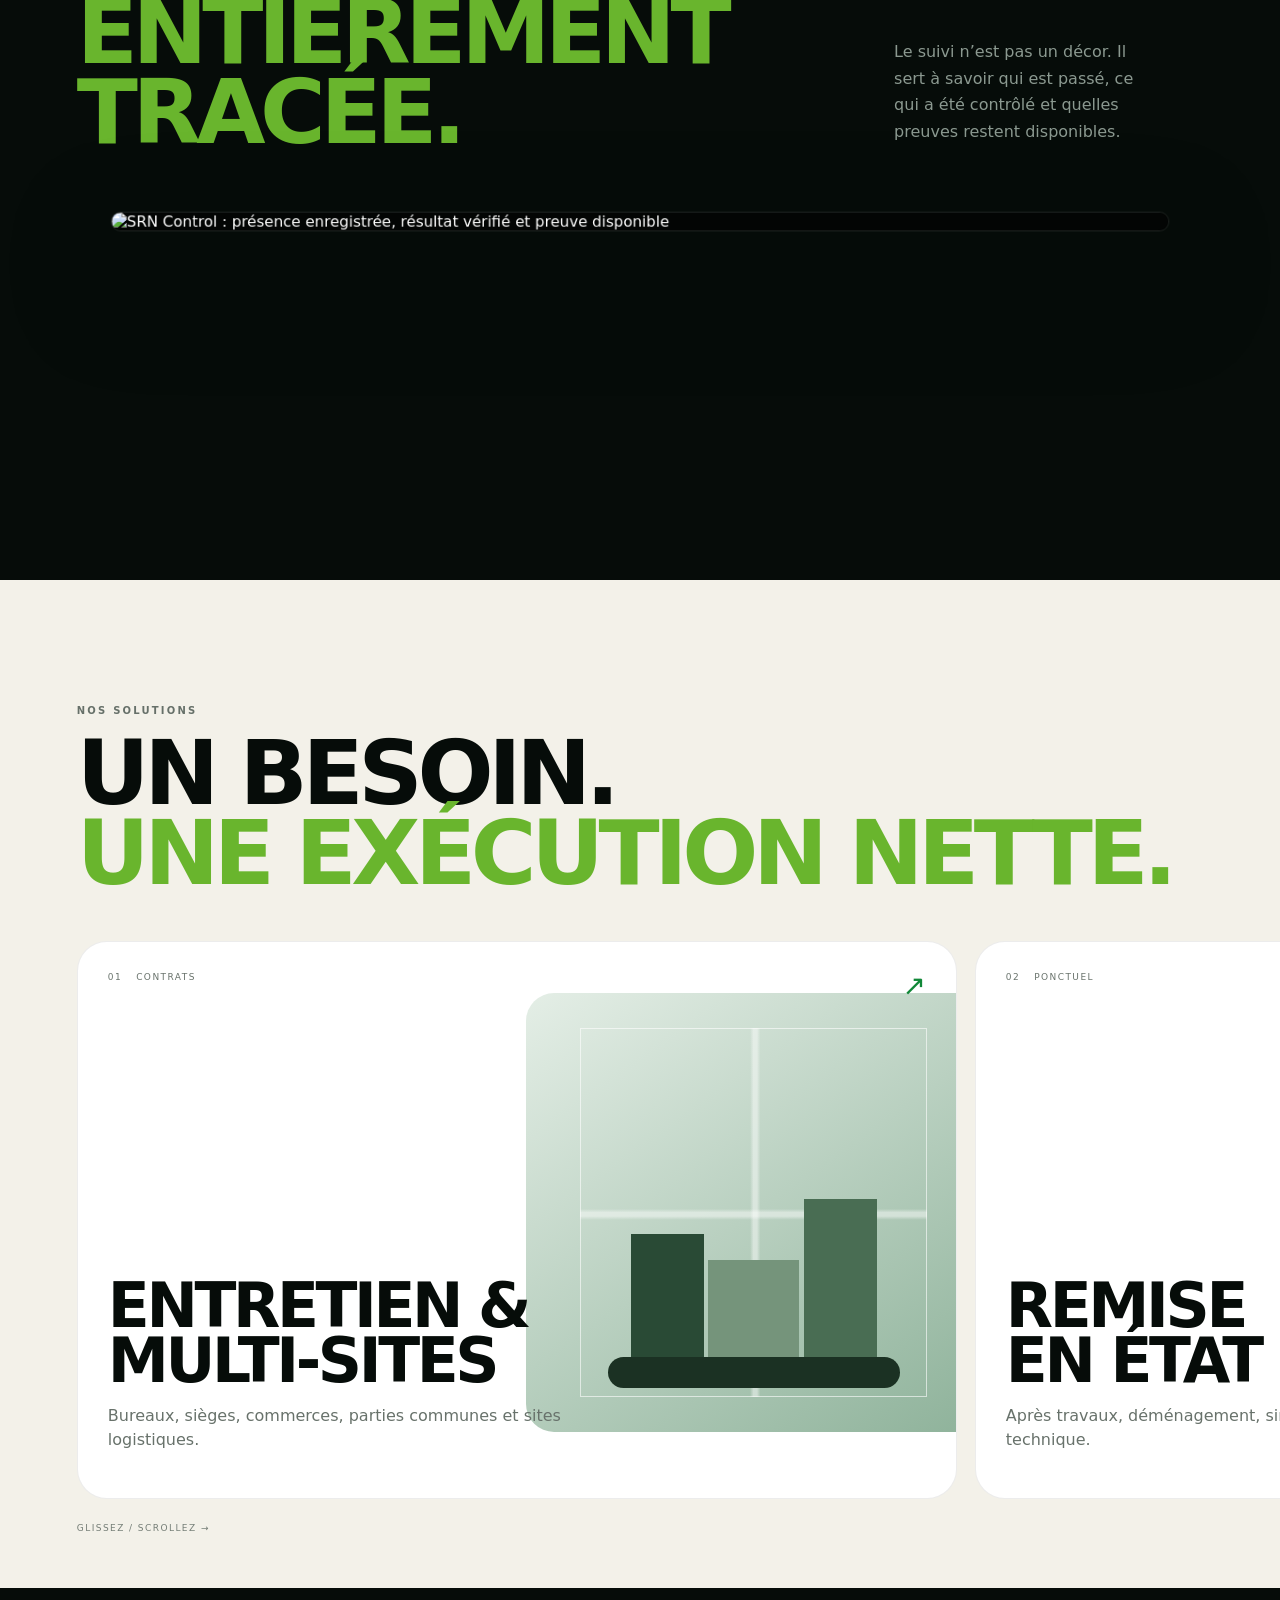
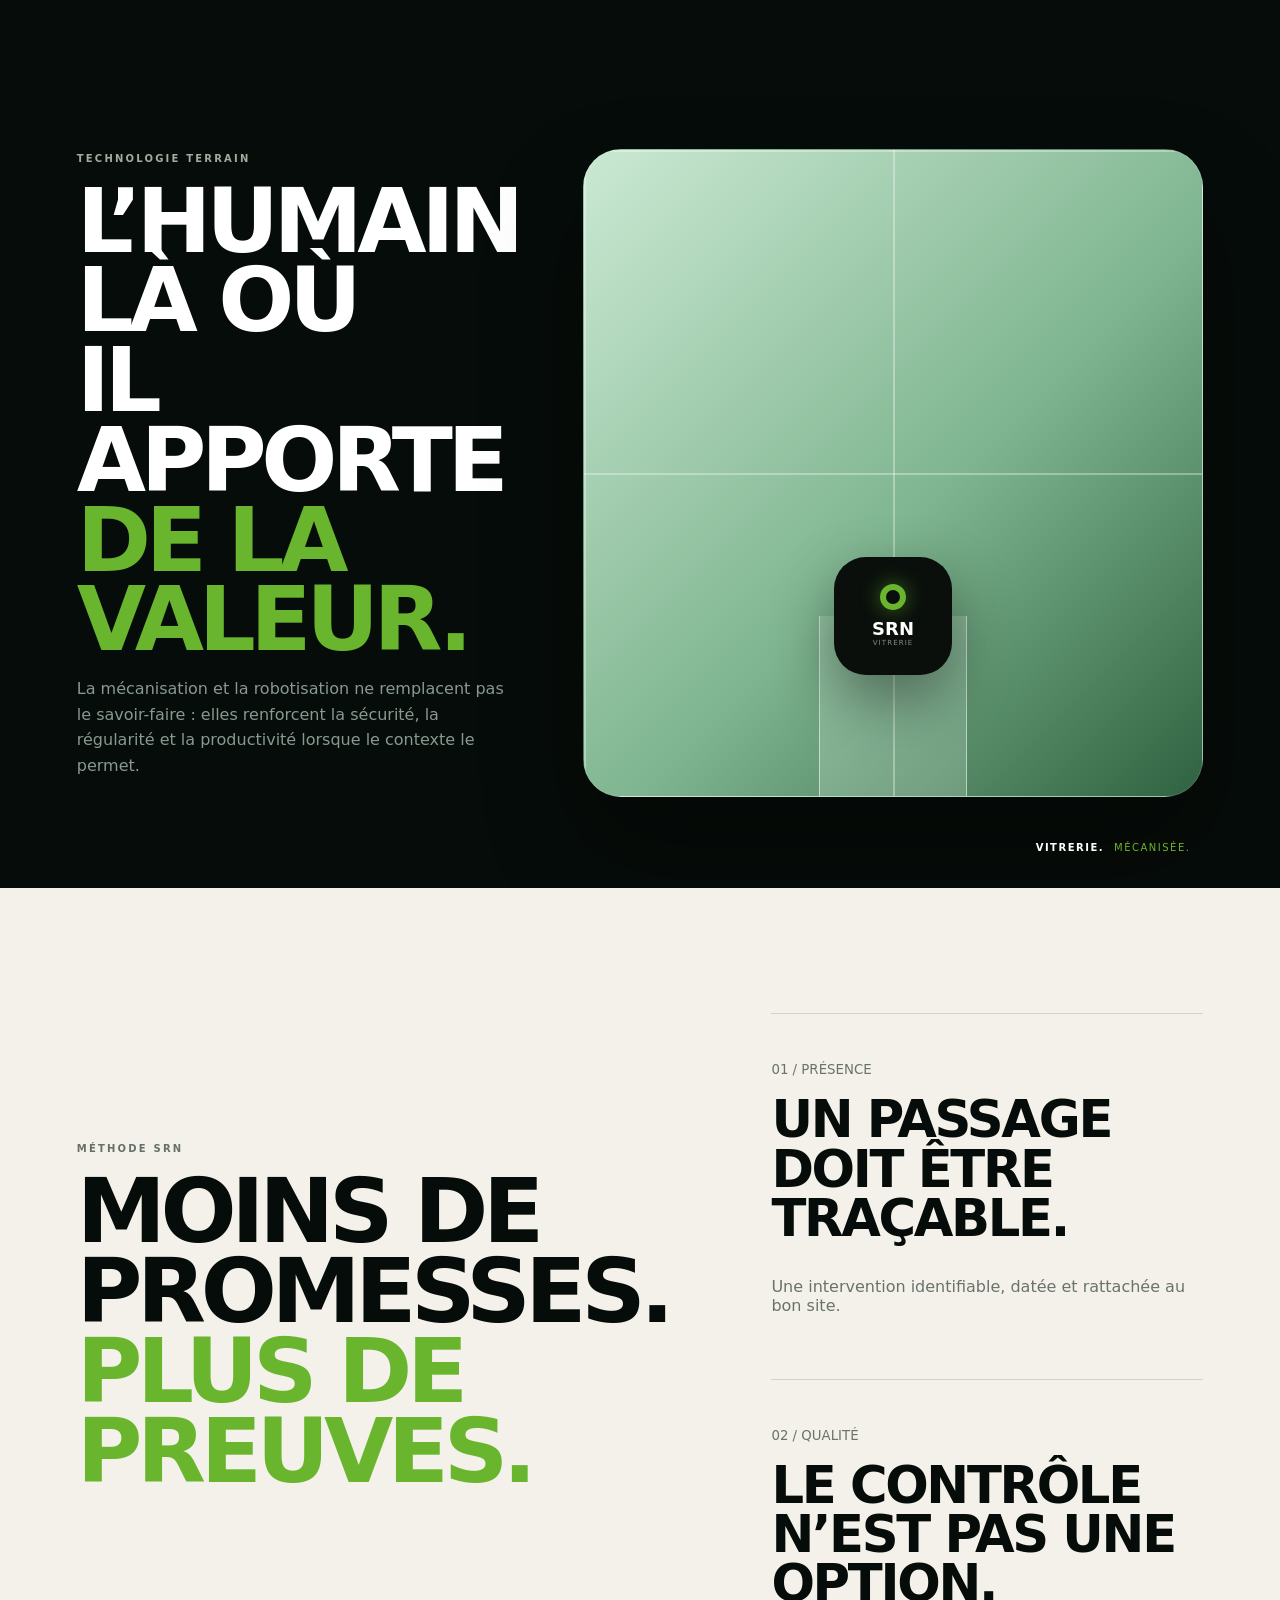
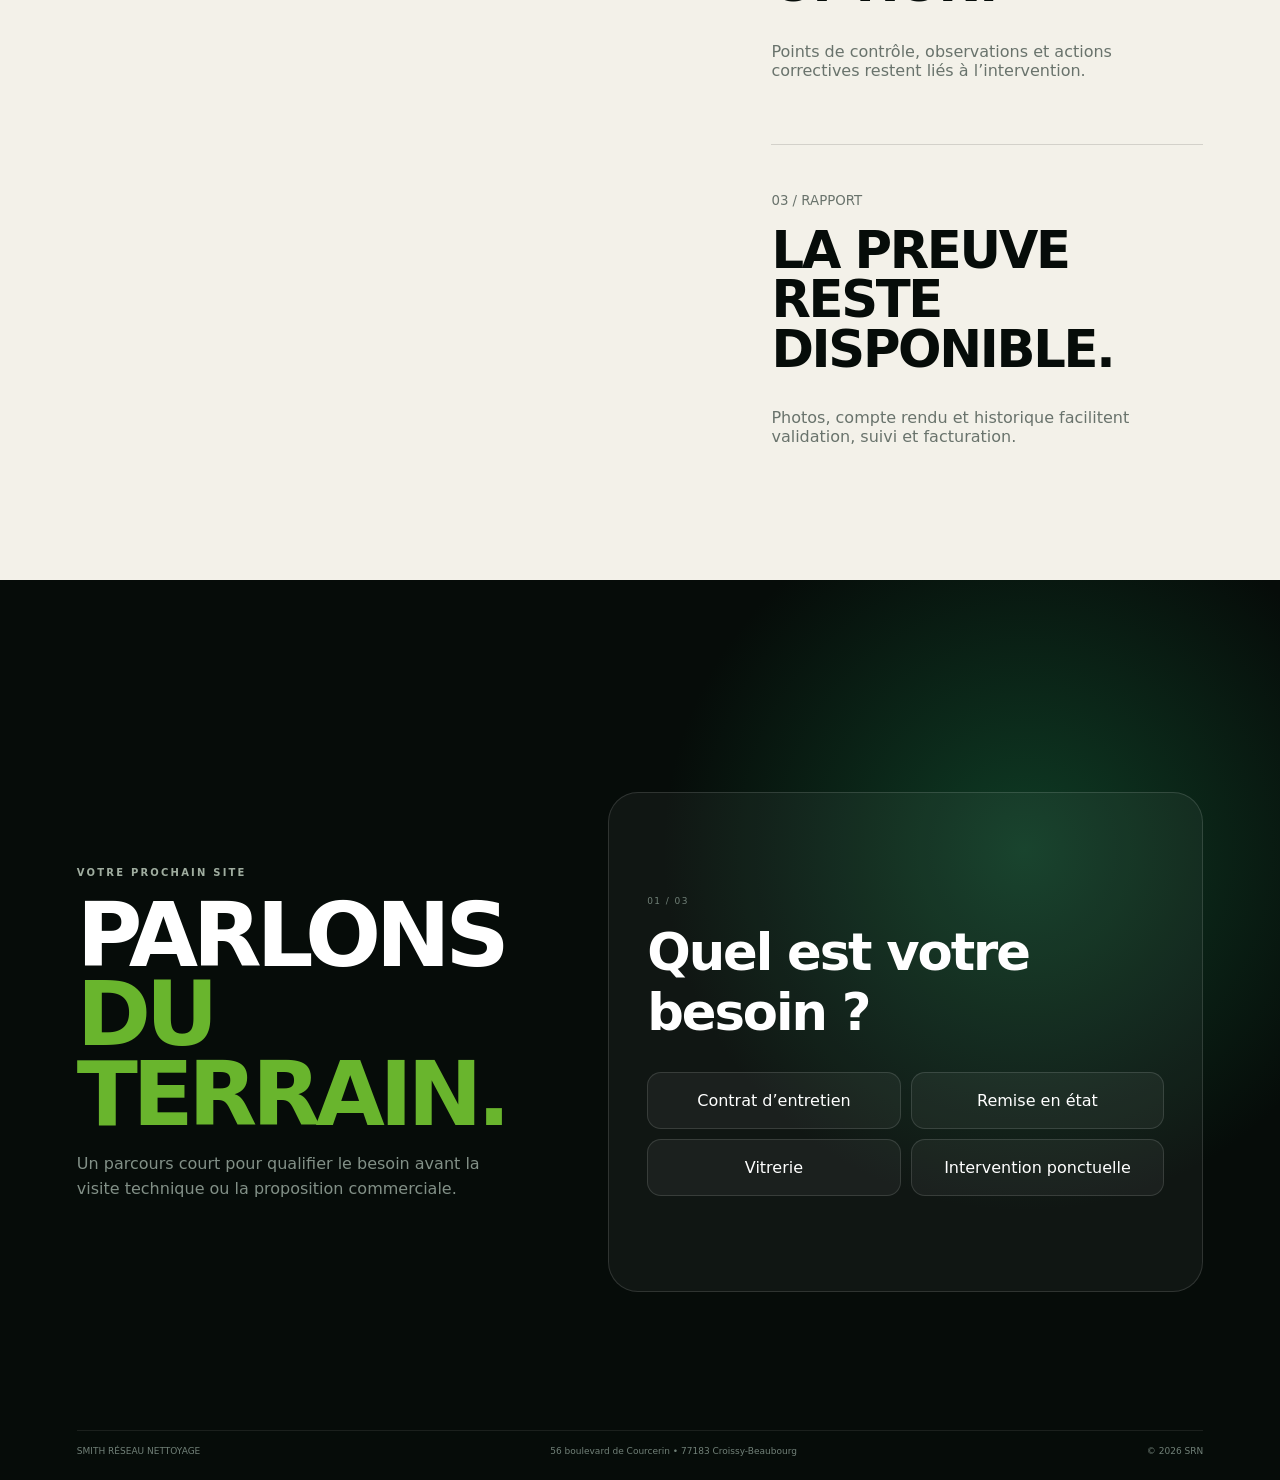
==== commit de2b6e3c: "Use official SRN logo and approved Control visual assets" ====
--- a/index.html
+++ b/index.html
@@ -18,7 +18,7 @@
   <div class="progress" aria-hidden="true"><span id="progressBar"></span></div>
 
   <header class="nav" id="nav">
-    <a class="brand" href="#hero" aria-label="Smith Nettoyage, accueil"><img src="assets/logo-srn.svg" alt="Smith Nettoyage" /></a>
+    <a class="brand" href="#hero" aria-label="Smith Nettoyage, accueil"><img src="assets/logo-srn.webp" alt="Smith Nettoyage" /></a>
     <nav class="navlinks" aria-label="Navigation principale"><a href="#solutions">Solutions</a><a href="#control">Pilotage</a><a href="#preuves">Méthode</a></nav>
     <a class="nav-cta" href="#contact">Demander une visite <span>↗</span></a>
   </header>
@@ -35,7 +35,7 @@
 
     <section class="scene control" id="control" data-theme="dark">
       <div class="control-intro"><p class="eyebrow">SRN CONTROL</p><h2>CHAQUE INTERVENTION.<br><span>ENTIÈREMENT TRACÉE.</span></h2><p>Le suivi n’est pas un décor. Il sert à savoir qui est passé, ce qui a été contrôlé et quelles preuves restent disponibles.</p></div>
-      <figure class="control-visual" id="controlVisual"><img src="assets/srn-control-approved.svg" alt="SRN Control : présence enregistrée, résultat vérifié et preuve disponible" /></figure>
+      <figure class="control-visual" id="controlVisual"><img src="assets/srn-control-approved.webp" alt="SRN Control : présence enregistrée, résultat vérifié et preuve disponible" /></figure>
     </section>
 
     <section class="scene solutions" id="solutions" data-theme="light">
--- a/styles.css
+++ b/styles.css
@@ -1 +1 @@
-:root{--g:#00a94f;--g2:#007f3b;--ink:#06110b;--paper:#f4f2eb;--muted:#98a69d}*{box-sizing:border-box}html{scroll-behavior:smooth;background:var(--ink)}body{margin:0;font-family:Inter,ui-sans-serif,system-ui,-apple-system,"Segoe UI",sans-serif;background:var(--ink);color:#fff;overflow-x:hidden}a{color:inherit;text-decoration:none}button,input{font:inherit}.noise{position:fixed;inset:0;pointer-events:none;z-index:99;opacity:.035;background-image:url("data:image/svg+xml,%3Csvg viewBox='0 0 180 180' xmlns='http://www.w3.org/2000/svg'%3E%3Cfilter id='n'%3E%3CfeTurbulence type='fractalNoise' baseFrequency='.9' numOctaves='4'/%3E%3C/filter%3E%3Crect width='100%25' height='100%25' filter='url(%23n)'/%3E%3C/svg%3E")}.progress{position:fixed;right:14px;top:50%;transform:translateY(-50%);width:3px;height:120px;background:#ffffff22;z-index:80;border-radius:4px;overflow:hidden}.progress span{display:block;width:100%;height:0;background:var(--g)}.nav{position:fixed;z-index:70;top:18px;left:20px;right:20px;height:66px;display:flex;align-items:center;justify-content:space-between;padding:10px 12px 10px 18px;border:1px solid #ffffff20;background:#06110b99;backdrop-filter:blur(20px);border-radius:18px;transition:.3s}.nav.light{background:#f4f2ebdd;color:var(--ink);border-color:#00000015}.brand img{height:42px;display:block}.navlinks{display:flex;gap:28px;font-size:11px;letter-spacing:.11em;text-transform:uppercase}.nav-cta,.button.primary,.submit{background:var(--g2);border-radius:12px}.nav-cta{padding:14px 17px;font-size:11px;text-transform:uppercase;letter-spacing:.06em}.scene{position:relative;min-height:100svh;overflow:hidden}.eyebrow{font-size:10px;letter-spacing:.22em;font-weight:800;color:#aab7af;margin:0 0 18px}.eyebrow.dark{color:#667069}.hero{padding:145px 6vw 60px;display:grid;grid-template-columns:1.25fr .65fr;gap:5vw;align-items:end;background:radial-gradient(circle at 10% 20%,#123b23 0,transparent 32%),radial-gradient(circle at 80% 80%,#0e3821 0,transparent 26%),var(--ink)}.hero-grid{position:absolute;inset:0;background-image:linear-gradient(#ffffff0b 1px,transparent 1px),linear-gradient(90deg,#ffffff0b 1px,transparent 1px);background-size:64px 64px;mask-image:linear-gradient(transparent,#000 20%,#000 80%,transparent)}.hero-copy,.hero-status{position:relative;z-index:2}.display{font-size:clamp(66px,10vw,148px);line-height:.82;letter-spacing:-.07em;margin:0}.display span,.section-head h2 span,.robot-copy h2 span,.proof-intro h2 span,.contact-left h2 span{color:var(--g)}.hero-text{max-width:690px;font-size:clamp(17px,1.6vw,23px);line-height:1.45;color:#c3cec7;margin-top:30px}.hero-actions{display:flex;gap:10px;margin-top:34px}.button{display:inline-flex;justify-content:space-between;min-width:190px;padding:15px 18px;border-radius:12px;font-size:11px;text-transform:uppercase;letter-spacing:.07em}.button.ghost{border:1px solid #ffffff25}.hero-status{border:1px solid #ffffff20;background:#ffffff0d;border-radius:28px;padding:22px;backdrop-filter:blur(20px);box-shadow:0 40px 90px #0006}.status-top,.status-row{display:flex;align-items:center;gap:8px;font-size:9px;letter-spacing:.12em}.status-top b{margin-left:auto}.live-dot{width:7px;height:7px;border-radius:50%;background:var(--g);box-shadow:0 0 0 5px #00a94f22}.status-center{display:flex;gap:18px;align-items:center;padding:30px 0}.ring{width:92px;height:92px;border-radius:50%;display:flex;align-items:center;justify-content:center;font-size:25px;font-weight:800;background:conic-gradient(var(--g) 92%,#ffffff16 0);position:relative}.ring:after{content:"";position:absolute;inset:8px;background:#0c1911;border-radius:50%}.ring span,.ring small{z-index:1}.status-center h3{margin:5px 0 2px}.status-center p,.status-center small{color:#8ca096;font-size:10px}.status-row{justify-content:space-between;border-top:1px solid #ffffff15;padding:14px 0}.status-row span{color:#899a90}.scroll-hint{position:absolute;bottom:25px;left:50%;transform:translateX(-50%);font-size:9px;letter-spacing:.18em;color:#77877e}.promise{height:220svh;background:var(--paper);color:var(--ink)}.promise-fixed{position:sticky;top:0;height:100svh;padding:130px 6vw;display:flex;flex-direction:column;justify-content:center}.promise-fixed h2{font-size:clamp(48px,7vw,104px);line-height:.9;letter-spacing:-.055em;margin:0}.promise-fixed h2 em{font-style:normal;color:#a3aaa5}.promise-end{font-size:clamp(18px,2vw,30px);font-weight:700}.promise-end strong{color:var(--g2)}.glass-demo{position:absolute;right:5vw;top:24svh;width:min(42vw,590px);height:65svh;min-height:500px;border-radius:36px;overflow:hidden;box-shadow:0 30px 80px #0002;border:1px solid #00000014}.dirty-layer,.clean-layer{position:absolute;inset:0}.dirty-layer{background:linear-gradient(145deg,#9fa69f,#dedbd1)}.dirty-layer:after{content:"";position:absolute;inset:0;background:repeating-linear-gradient(75deg,transparent 0 35px,#36403812 36px 39px)}.clean-layer{background:linear-gradient(145deg,#eaf6ed,#bce8cc 60%,#91d2aa);clip-path:inset(0 100% 0 0)}.clean-ui{position:absolute;left:28px;right:28px;bottom:28px;background:#07110ccc;color:#fff;padding:18px;border-radius:17px;display:flex;justify-content:space-between;font-size:9px;letter-spacing:.12em}.clean-ui b{color:#8ff0b6}.wiper{position:absolute;top:0;bottom:0;left:-24px;width:48px;background:var(--g2);z-index:5;display:flex;align-items:center;justify-content:center;box-shadow:0 0 35px #00803a66}.wiper span{transform:rotate(-90deg);font-weight:900;font-size:10px}.control,.robot,.contact{background:var(--ink)}.control{padding:125px 6vw 70px}.section-head h2,.robot-copy h2,.proof-intro h2,.contact-left h2{font-size:clamp(52px,7vw,100px);line-height:.89;letter-spacing:-.06em;margin:0}.dashboard-shell{margin-top:50px;height:58vh;min-height:500px;display:grid;grid-template-columns:70px 1fr 280px;border:1px solid #ffffff20;border-radius:30px;overflow:hidden;background:#0a1510}.dash-sidebar{border-right:1px solid #ffffff16;display:flex;flex-direction:column;align-items:center;padding:18px 10px;gap:26px;color:#65756b}.dash-sidebar img{width:44px}.dash-sidebar .active{color:var(--g)}.dash-main{padding:26px}.dash-top{display:flex;justify-content:space-between}.dash-top small,.dash-feed>p{font-size:9px;letter-spacing:.16em;color:#738079}.dash-top h3{margin:4px 0}.pill{font-size:9px;padding:8px 11px;border:1px solid #00a94f55;border-radius:999px;color:#7ee7a6;background:#00a94f16}.kpis{display:grid;grid-template-columns:repeat(3,1fr);gap:12px;margin:22px 0}.kpis>div{border:1px solid #ffffff15;border-radius:18px;padding:16px}.kpis small,.kpis span{display:block;font-size:8px;color:#738079}.kpis b{display:block;font-size:30px;margin:7px 0}.dash-map{position:relative;height:calc(100% - 155px);min-height:220px;border:1px solid #ffffff15;border-radius:22px;overflow:hidden;background:radial-gradient(circle at 38% 45%,#00803a2e,transparent 26%),linear-gradient(135deg,#0e1e15,#09120d)}.map-lines{position:absolute;inset:0;background-image:linear-gradient(#ffffff09 1px,transparent 1px),linear-gradient(90deg,#ffffff09 1px,transparent 1px);background-size:40px 40px}.pin{position:absolute;width:9px;height:9px;border-radius:50%;background:var(--g);box-shadow:0 0 0 6px #00a94f18}.p1{left:26%;top:30%}.p2{left:47%;top:52%}.p3{left:67%;top:24%}.p4{left:72%;top:70%}.p5{left:36%;top:72%}.map-card{position:absolute;left:20px;bottom:20px;padding:14px 16px;border-radius:14px;background:#07110cdd;display:flex;flex-direction:column;gap:4px}.map-card small{font-size:8px;color:#718078}.map-card span{font-size:9px;color:#8fe6b0}.dash-feed{border-left:1px solid #ffffff16;padding:26px 20px}.feed{display:flex;gap:10px;padding:15px 0;border-top:1px solid #ffffff12}.feed>span{width:25px;height:25px;border-radius:50%;display:grid;place-items:center;background:#ffffff0c}.feed>span.ok{color:var(--g)}.feed b,.feed small{display:block;font-size:9px}.feed small{color:#77877e;margin-top:4px}.control-note{color:#7f8f85;font-size:12px;max-width:760px;margin-top:20px}.solutions{background:var(--paper);color:var(--ink);padding:125px 0 55px}.dark-head{padding:0 6vw}.cards{display:flex;gap:18px;overflow-x:auto;scroll-snap-type:x mandatory;padding:42px 6vw 20px;scrollbar-width:none}.cards::-webkit-scrollbar{display:none}.service-card{position:relative;flex:0 0 min(70vw,850px);height:58vh;min-height:470px;border-radius:28px;background:#fff;border:1px solid #00000014;overflow:hidden;padding:30px;display:flex;flex-direction:column;justify-content:space-between;scroll-snap-align:center}.service-card .num{font-size:10px;letter-spacing:.14em;color:#68726b}.service-card h3{font-size:clamp(32px,4vw,58px);line-height:.94;letter-spacing:-.05em;margin:0}.service-card p{color:#68726b;max-width:480px}.service-card .arrow{position:absolute;top:27px;right:30px;font-size:28px;color:var(--g2)}.service-visual{position:absolute;width:54%;height:68%;right:0;top:13%;border-radius:26px 0 0 26px;background:linear-gradient(145deg,#e2eee5,#9bc2a8);opacity:.75}.swipe-label{padding:0 6vw;font-size:9px;letter-spacing:.16em;color:#747d76}.robot{padding:125px 6vw 55px;display:grid;grid-template-columns:.8fr 1.2fr;gap:5vw;align-items:center}.robot-copy p:last-child{max-width:560px;color:#89998f;line-height:1.6}.window{height:72vh;min-height:540px;border-radius:38px;position:relative;overflow:hidden;border:1px solid #ffffff20;background:linear-gradient(135deg,#cbe9d3,#7fb590 55%,#2f6240);box-shadow:0 50px 100px #0005}.pane-lines{position:absolute;inset:0;background-image:linear-gradient(#ffffff55 2px,transparent 2px),linear-gradient(90deg,#ffffff55 2px,transparent 2px);background-size:50% 50%}.robot-unit{position:absolute;left:50%;top:72%;transform:translate(-50%,-50%);width:118px;height:118px;border-radius:32px;background:#0a0f0c;z-index:5;display:flex;flex-direction:column;align-items:center;justify-content:center;box-shadow:0 25px 60px #0006}.robot-eye{width:26px;height:26px;border-radius:50%;border:6px solid var(--g);box-shadow:0 0 20px #00a94f88;margin-bottom:8px}.robot-unit b{font-size:18px}.robot-unit small{font-size:6px;letter-spacing:.16em;color:#829087}.clean-trail{position:absolute;left:38%;right:38%;bottom:0;height:22%;background:#f0fff530;border-left:1px solid #ffffff88;border-right:1px solid #ffffff88}.robot-caption{position:absolute;right:7vw;bottom:35px;font-size:10px;letter-spacing:.15em}.robot-caption span{color:var(--g);margin-left:10px}.proofs{background:var(--paper);color:var(--ink);padding:125px 6vw 70px;display:grid;grid-template-columns:.75fr 1.25fr;gap:8vw}.proof-intro{position:sticky;top:130px;height:max-content}.proof-stack article{min-height:38vh;padding:48px 0;border-top:1px solid #00000022;display:flex;flex-direction:column;justify-content:center}.proof-stack h3{font-size:clamp(31px,4vw,62px);line-height:.96;letter-spacing:-.045em;margin:18px 0}.proof-stack small,.proof-stack p{color:#69736c}.contact{padding:135px 6vw 110px;display:grid;grid-template-columns:.75fr 1.25fr;gap:8vw;align-items:center;background:radial-gradient(circle at 80% 30%,#0f3c25,transparent 30%),var(--ink)}.contact-left>p:last-child{color:#829087;max-width:460px}.quote-form{min-height:500px;border:1px solid #ffffff20;border-radius:30px;background:#ffffff0c;padding:38px;display:flex;align-items:center}.step{display:none;width:100%}.step.active{display:block}.step>small{font-size:9px;letter-spacing:.16em;color:#718178}.step h3{font-size:clamp(32px,4vw,58px);letter-spacing:-.04em;margin:14px 0 30px}.choices{display:grid;grid-template-columns:1fr 1fr;gap:10px}.choices button,.submit,.step.success button{border:1px solid #ffffff20;background:#ffffff0c;color:#fff;padding:18px;border-radius:14px;cursor:pointer}.choices button:hover{border-color:var(--g);background:#00a94f15}.choices.compact{grid-template-columns:repeat(4,1fr)}.back{margin-top:20px;border:0;background:none;color:#78887f;cursor:pointer}.fields{display:grid;gap:10px}.fields input{border:1px solid #ffffff20;background:#00000022;padding:16px;border-radius:13px;color:#fff}.submit{width:100%;margin-top:12px;text-align:left}.success p{color:#93a198}.contact footer{position:absolute;left:6vw;right:6vw;bottom:24px;display:flex;justify-content:space-between;border-top:1px solid #ffffff15;padding-top:15px;color:#718078;font-size:9px}.reveal{opacity:0;transform:translateY(22px);animation:reveal .8s ease forwards}.reveal:nth-child(2){animation-delay:.08s}.reveal:nth-child(3){animation-delay:.16s}.reveal:nth-child(4){animation-delay:.24s}@keyframes reveal{to{opacity:1;transform:none}}@media(max-width:900px){.nav{top:10px;left:10px;right:10px}.navlinks{display:none}.brand img{height:34px}.hero{padding:125px 20px 50px;grid-template-columns:1fr;align-items:center}.display{font-size:clamp(58px,17vw,92px)}.hero-actions{flex-direction:column}.promise{height:190svh}.promise-fixed{padding:115px 20px 30px;justify-content:flex-start}.glass-demo{left:20px;right:20px;top:82svh;width:auto;height:70svh;min-height:0}.control{padding:110px 20px 50px}.dashboard-shell{grid-template-columns:50px 1fr;height:62vh;min-height:520px}.dash-feed{display:none}.kpis{grid-template-columns:1fr 1fr}.kpis>div:nth-child(3){display:none}.dark-head{padding:0 20px}.cards{padding:35px 20px 15px}.service-card{flex-basis:86vw;height:58vh}.robot{padding:110px 20px 50px;grid-template-columns:1fr}.window{height:56vh;min-height:440px}.proofs{padding:110px 20px 60px;grid-template-columns:1fr}.proof-intro{position:relative;top:auto}.contact{padding:115px 20px 130px;grid-template-columns:1fr}.quote-form{padding:24px}.choices{grid-template-columns:1fr}.choices.compact{grid-template-columns:1fr 1fr}.contact footer{left:20px;right:20px;flex-direction:column;gap:6px}}@media(prefers-reduced-motion:reduce){html{scroll-behavior:auto}.reveal{opacity:1;transform:none;animation:none}}+:root{--g:#69b52d;--g2:#118838;--ink:#060c09;--paper:#f3f1e9;--muted:#92a097;--line:rgba(255,255,255,.16)}*{box-sizing:border-box}html{scroll-behavior:smooth;background:var(--ink);scroll-snap-type:y proximity}body{margin:0;font-family:Inter,ui-sans-serif,system-ui,-apple-system,"Segoe UI",sans-serif;background:var(--ink);color:#fff;overflow-x:hidden}a{color:inherit;text-decoration:none}button,input{font:inherit}.noise{position:fixed;inset:0;pointer-events:none;z-index:99;opacity:.035;background-image:url("data:image/svg+xml,%3Csvg viewBox='0 0 180 180' xmlns='http://www.w3.org/2000/svg'%3E%3Cfilter id='n'%3E%3CfeTurbulence type='fractalNoise' baseFrequency='.9' numOctaves='4'/%3E%3C/filter%3E%3Crect width='100%25' height='100%25' filter='url(%23n)'/%3E%3C/svg%3E")}.progress{position:fixed;right:14px;top:50%;transform:translateY(-50%);width:3px;height:120px;background:#ffffff20;z-index:80;border-radius:4px;overflow:hidden}.progress span{display:block;width:100%;height:0;background:var(--g)}.nav{position:fixed;z-index:70;top:18px;left:20px;right:20px;height:68px;display:flex;align-items:center;justify-content:space-between;padding:8px 12px 8px 16px;border:1px solid #ffffff1f;background:#060c09b8;backdrop-filter:blur(20px);border-radius:18px;transition:.3s}.nav.light{background:#f3f1e9e8;color:var(--ink);border-color:#00000018}.brand{height:52px;width:62px;display:flex;align-items:center}.brand img{height:50px;width:auto;display:block}.navlinks{display:flex;gap:30px;font-size:10px;letter-spacing:.13em;text-transform:uppercase}.nav-cta,.button.primary,.submit{background:var(--g2)}.nav-cta{padding:14px 17px;border-radius:12px;font-size:10px;text-transform:uppercase;letter-spacing:.07em}.scene{position:relative;min-height:100svh;overflow:hidden;scroll-snap-align:start}.eyebrow{font-size:10px;letter-spacing:.22em;font-weight:800;color:#9fad9f;margin:0 0 18px}.eyebrow.dark{color:#667069}.hero{padding:145px 6vw 60px;display:grid;grid-template-columns:1.3fr .7fr;gap:7vw;align-items:end;background:radial-gradient(circle at 12% 18%,#153d24 0,transparent 30%),radial-gradient(circle at 82% 72%,#0c2b19 0,transparent 26%),var(--ink)}.hero-grid{position:absolute;inset:0;background-image:linear-gradient(#ffffff0a 1px,transparent 1px),linear-gradient(90deg,#ffffff0a 1px,transparent 1px);background-size:64px 64px;mask-image:linear-gradient(transparent,#000 18%,#000 83%,transparent)}.hero-glow{position:absolute;width:35vw;height:35vw;border-radius:50%;filter:blur(90px);opacity:.18}.glow-a{left:-14vw;top:10vh;background:#4eaa5f}.glow-b{right:-10vw;bottom:-10vh;background:#67b52d}.hero-copy,.hero-side{position:relative;z-index:2}.display{font-size:clamp(66px,10vw,148px);line-height:.82;letter-spacing:-.07em;margin:0}.display span,.control-intro h2 span,.section-head h2 span,.robot-copy h2 span,.proof-intro h2 span,.contact-left h2 span{color:var(--g)}.hero-text{max-width:720px;font-size:clamp(17px,1.55vw,22px);line-height:1.5;color:#c2ccc6;margin-top:30px}.hero-actions{display:flex;gap:10px;margin-top:34px}.button{display:inline-flex;justify-content:space-between;min-width:195px;padding:15px 18px;border-radius:12px;font-size:10px;text-transform:uppercase;letter-spacing:.075em}.button.ghost{border:1px solid #ffffff25}.hero-side{border-top:1px solid var(--line);border-bottom:1px solid var(--line)}.hero-side-line{display:grid;grid-template-columns:42px 1fr;grid-template-rows:auto auto;padding:19px 0;border-bottom:1px solid #ffffff10}.hero-side-line:last-of-type{border-bottom:0}.hero-side-line span{grid-row:1/3;color:#6f7c74;font-size:9px;letter-spacing:.15em;padding-top:4px}.hero-side-line b{font-size:17px;letter-spacing:-.02em}.hero-side-line small{font-size:10px;color:#77877e;margin-top:4px}.hero-signature{font-size:10px;line-height:1.6;letter-spacing:.12em;color:#77877e;padding:26px 0}.hero-signature strong{color:#d7e1da}.scroll-hint{position:absolute;bottom:25px;left:50%;transform:translateX(-50%);font-size:9px;letter-spacing:.18em;color:#77877e}.scroll-hint i{display:block;width:1px;height:28px;background:#66756c;margin:8px auto 0}.promise{height:220svh;background:var(--paper);color:var(--ink)}.promise-fixed{position:sticky;top:0;height:100svh;padding:130px 6vw;display:flex;flex-direction:column;justify-content:center}.promise-fixed h2{font-size:clamp(48px,7vw,104px);line-height:.9;letter-spacing:-.055em;margin:0}.promise-fixed h2 em{font-style:normal;color:#a3aaa5}.promise-end{font-size:clamp(18px,2vw,30px);font-weight:700}.promise-end strong{color:var(--g2)}.glass-demo{position:absolute;right:5vw;top:24svh;width:min(42vw,590px);height:65svh;min-height:500px;border-radius:36px;overflow:hidden;box-shadow:0 30px 80px #0002;border:1px solid #00000014}.dirty-layer,.clean-layer{position:absolute;inset:0}.dirty-layer{background:linear-gradient(145deg,#969f98,#d8d4ca)}.dirty-layer:after{content:"";position:absolute;inset:0;background:repeating-linear-gradient(75deg,transparent 0 35px,#36403815 36px 39px)}.clean-layer{background:linear-gradient(145deg,#edf8ef,#bde6cb 60%,#91d1a8);clip-path:inset(0 100% 0 0)}.clean-ui{position:absolute;left:28px;right:28px;bottom:28px;background:#07110ccc;color:#fff;padding:18px;border-radius:17px;display:flex;justify-content:space-between;font-size:9px;letter-spacing:.12em}.clean-ui b{color:#9be7ae}.wiper{position:absolute;top:0;bottom:0;left:-24px;width:48px;background:var(--g2);z-index:5;display:flex;align-items:center;justify-content:center;box-shadow:0 0 35px #11883866}.wiper span{transform:rotate(-90deg);font-weight:900;font-size:10px}.control,.robot,.contact{background:var(--ink)}.control{padding:125px 6vw 90px}.control-intro{display:grid;grid-template-columns:1fr .8fr;column-gap:8vw;align-items:end}.control-intro .eyebrow{grid-column:1/-1}.control-intro h2,.section-head h2,.robot-copy h2,.proof-intro h2,.contact-left h2{font-size:clamp(52px,7vw,100px);line-height:.89;letter-spacing:-.06em;margin:0}.control-intro>p:last-child{color:#8b9990;line-height:1.65;max-width:560px;margin:0 0 8px}.control-visual{margin:58px auto 0;max-width:1280px;overflow:hidden;border-radius:28px;border:1px solid #ffffff1c;box-shadow:0 45px 110px #0008;transform-origin:center center;will-change:transform}.control-visual img{display:block;width:100%;height:auto;background:#030504}.solutions{background:var(--paper);color:var(--ink);padding:125px 0 55px}.dark-head{padding:0 6vw}.cards{display:flex;gap:18px;overflow-x:auto;scroll-snap-type:x mandatory;padding:48px 6vw 24px;scrollbar-width:none}.cards::-webkit-scrollbar{display:none}.service-card{position:relative;flex:0 0 min(72vw,880px);height:62vh;min-height:500px;border-radius:30px;background:#fff;border:1px solid #00000013;overflow:hidden;padding:30px;display:flex;flex-direction:column;justify-content:space-between;scroll-snap-align:center}.service-meta{display:flex;gap:14px;align-items:center;font-size:9px;letter-spacing:.16em;color:#68726b;z-index:2}.service-meta small{font-size:9px}.service-copy{position:relative;z-index:3;max-width:58%}.service-copy h3{font-size:clamp(34px,4.8vw,70px);line-height:.9;letter-spacing:-.055em;margin:0}.service-copy p{color:#68726b;max-width:480px;line-height:1.5}.service-card .arrow{position:absolute;top:27px;right:30px;font-size:28px;color:var(--g2);z-index:4}.service-stage{position:absolute;right:-3%;top:9%;width:52%;height:79%;border-radius:28px 0 0 28px;overflow:hidden;background:#d9e6dc}.service-stage:before,.service-stage:after,.service-stage i{content:"";position:absolute;display:block}.office{background:linear-gradient(145deg,#e4eee6,#8eb29a)}.office:before{inset:8% 12%;border:1px solid #ffffff99;background:linear-gradient(90deg,transparent 49%,#ffffff77 50% 51%,transparent 52%),linear-gradient(transparent 49%,#ffffff77 50% 51%,transparent 52%)}.office:after{left:18%;right:18%;bottom:10%;height:7%;background:#1b3123;border-radius:999px}.office i:nth-child(1){left:23%;bottom:17%;width:16%;height:28%;background:#294a35}.office i:nth-child(2){right:23%;bottom:17%;width:16%;height:36%;background:#496d53}.office i:nth-child(3){left:40%;bottom:17%;width:20%;height:22%;background:#75947b}.chantier{background:linear-gradient(135deg,#d6d2c5,#a79f8a)}.chantier:before{left:11%;right:11%;top:13%;bottom:13%;background:repeating-linear-gradient(90deg,#605f58 0 3px,transparent 3px 70px),repeating-linear-gradient(#605f58 0 3px,transparent 3px 70px);opacity:.45}.chantier:after{left:22%;bottom:12%;width:54%;height:13%;background:#5b5b55;transform:skew(-18deg)}.vitre{background:linear-gradient(145deg,#d9f0e1,#75af89)}.vitre:before{inset:0;background:linear-gradient(90deg,#ffffff77 2px,transparent 2px),linear-gradient(#ffffff77 2px,transparent 2px);background-size:50% 50%}.vitre:after{left:46%;top:30%;width:84px;height:84px;border-radius:24px;background:#0a0f0c;box-shadow:0 20px 40px #0004}.vitre i:nth-child(1){left:50%;top:34%;width:25px;height:25px;border-radius:50%;border:6px solid var(--g)}.sols{background:linear-gradient(145deg,#e2e5de,#9eaaa0)}.sols:before{left:-10%;right:-10%;bottom:0;height:45%;background:repeating-linear-gradient(165deg,#747e75 0 2px,transparent 2px 26px)}.sols:after{left:36%;top:27%;width:150px;height:80px;border-radius:60px 60px 20px 20px;background:#172019;box-shadow:0 24px 30px #0003}.sols i:nth-child(1){left:47%;top:41%;width:40px;height:40px;border-radius:50%;background:#5b6c60}.swipe-label{padding:0 6vw;font-size:9px;letter-spacing:.16em;color:#747d76}.robot{padding:125px 6vw 55px;display:grid;grid-template-columns:.8fr 1.2fr;gap:5vw;align-items:center}.robot-copy p:last-child{max-width:560px;color:#89998f;line-height:1.6}.window{height:72vh;min-height:540px;border-radius:38px;position:relative;overflow:hidden;border:1px solid #ffffff20;background:linear-gradient(135deg,#cbe9d3,#7fb590 55%,#2f6240);box-shadow:0 50px 100px #0005}.pane-lines{position:absolute;inset:0;background-image:linear-gradient(#ffffff55 2px,transparent 2px),linear-gradient(90deg,#ffffff55 2px,transparent 2px);background-size:50% 50%}.robot-unit{position:absolute;left:50%;top:72%;transform:translate(-50%,-50%);width:118px;height:118px;border-radius:32px;background:#0a0f0c;z-index:5;display:flex;flex-direction:column;align-items:center;justify-content:center;box-shadow:0 25px 60px #0006}.robot-eye{width:26px;height:26px;border-radius:50%;border:6px solid var(--g);box-shadow:0 0 20px #69b52d88;margin-bottom:8px}.robot-unit b{font-size:18px}.robot-unit small{font-size:7px;letter-spacing:.16em;color:#829087}.clean-trail{position:absolute;left:38%;right:38%;bottom:0;height:22%;background:#f0fff530;border-left:1px solid #ffffff88;border-right:1px solid #ffffff88}.robot-caption{position:absolute;right:7vw;bottom:35px;font-size:10px;letter-spacing:.15em}.robot-caption span{color:var(--g);margin-left:10px}.proofs{background:var(--paper);color:var(--ink);padding:125px 6vw 70px;display:grid;grid-template-columns:.75fr 1.25fr;gap:8vw}.proof-intro{position:sticky;top:130px;height:max-content}.proof-stack article{min-height:38vh;padding:48px 0;border-top:1px solid #00000022;display:flex;flex-direction:column;justify-content:center}.proof-stack h3{font-size:clamp(31px,4vw,62px);line-height:.96;letter-spacing:-.045em;margin:18px 0}.proof-stack small,.proof-stack p{color:#69736c}.contact{padding:135px 6vw 110px;display:grid;grid-template-columns:.75fr 1.25fr;gap:8vw;align-items:center;background:radial-gradient(circle at 80% 30%,#0f3c25,transparent 30%),var(--ink)}.contact-left>p:last-child{color:#829087;max-width:460px;line-height:1.6}.quote-form{min-height:500px;border:1px solid #ffffff20;border-radius:30px;background:#ffffff0b;padding:38px;display:flex;align-items:center}.step{display:none;width:100%}.step.active{display:block}.step>small{font-size:9px;letter-spacing:.16em;color:#718178}.step h3{font-size:clamp(32px,4vw,58px);letter-spacing:-.04em;margin:14px 0 30px}.choices{display:grid;grid-template-columns:1fr 1fr;gap:10px}.choices button,.submit,.step.success button{border:1px solid #ffffff20;background:#ffffff0c;color:#fff;padding:18px;border-radius:14px;cursor:pointer}.choices button:hover{border-color:var(--g);background:#69b52d15}.choices.compact{grid-template-columns:repeat(4,1fr)}.back{margin-top:20px;border:0;background:none;color:#78887f;cursor:pointer}.fields{display:grid;gap:10px}.fields input{border:1px solid #ffffff20;background:#00000022;padding:16px;border-radius:13px;color:#fff}.submit{width:100%;margin-top:12px;text-align:left}.success p{color:#93a198}.contact footer{position:absolute;left:6vw;right:6vw;bottom:24px;display:flex;justify-content:space-between;border-top:1px solid #ffffff15;padding-top:15px;color:#718078;font-size:9px}.reveal{opacity:0;transform:translateY(22px);animation:reveal .8s ease forwards}.reveal:nth-child(2){animation-delay:.08s}.reveal:nth-child(3){animation-delay:.16s}.reveal:nth-child(4){animation-delay:.24s}@keyframes reveal{to{opacity:1;transform:none}}@media(max-width:900px){html{scroll-snap-type:none}.progress{display:none}.nav{top:10px;left:10px;right:10px;height:58px}.brand{height:42px}.brand img{height:40px}.navlinks{display:none}.nav-cta{font-size:9px;padding:12px}.hero{padding:125px 20px 65px;display:block;min-height:100svh}.display{font-size:clamp(58px,17vw,92px)}.hero-text{font-size:17px}.hero-actions{flex-direction:column;align-items:flex-start}.hero-side{margin-top:55px}.promise-fixed{padding:110px 20px;justify-content:flex-start}.promise-fixed h2{margin-top:14vh}.glass-demo{left:20px;right:20px;top:95svh;width:auto;height:62svh;min-height:440px}.control{padding:110px 20px 60px}.control-intro{display:block}.control-intro>p:last-child{margin-top:24px}.control-visual{margin-top:35px;border-radius:18px}.solutions{padding-top:110px}.dark-head{padding:0 20px}.cards{padding:35px 20px 20px}.service-card{flex-basis:88vw;height:67vh;min-height:520px;padding:24px}.service-stage{width:73%;height:56%;top:12%;right:-8%}.service-copy{max-width:88%}.service-copy h3{font-size:44px}.swipe-label{padding:0 20px}.robot{padding:110px 20px 60px;display:block}.window{height:65vh;min-height:500px;margin-top:45px}.robot-caption{right:25px}.proofs{padding:110px 20px 60px;display:block}.proof-intro{position:static}.proof-stack{margin-top:50px}.proof-stack article{min-height:34vh}.contact{padding:110px 20px 130px;display:block}.quote-form{margin-top:45px;padding:24px;min-height:520px}.choices{grid-template-columns:1fr}.choices.compact{grid-template-columns:1fr 1fr}.contact footer{left:20px;right:20px;display:grid;gap:7px}.nav.light .brand img{filter:none}}@media(prefers-reduced-motion:reduce){html{scroll-behavior:auto}.reveal{opacity:1;transform:none;animation:none}.control-visual,.robot-unit{transform:none!important}}
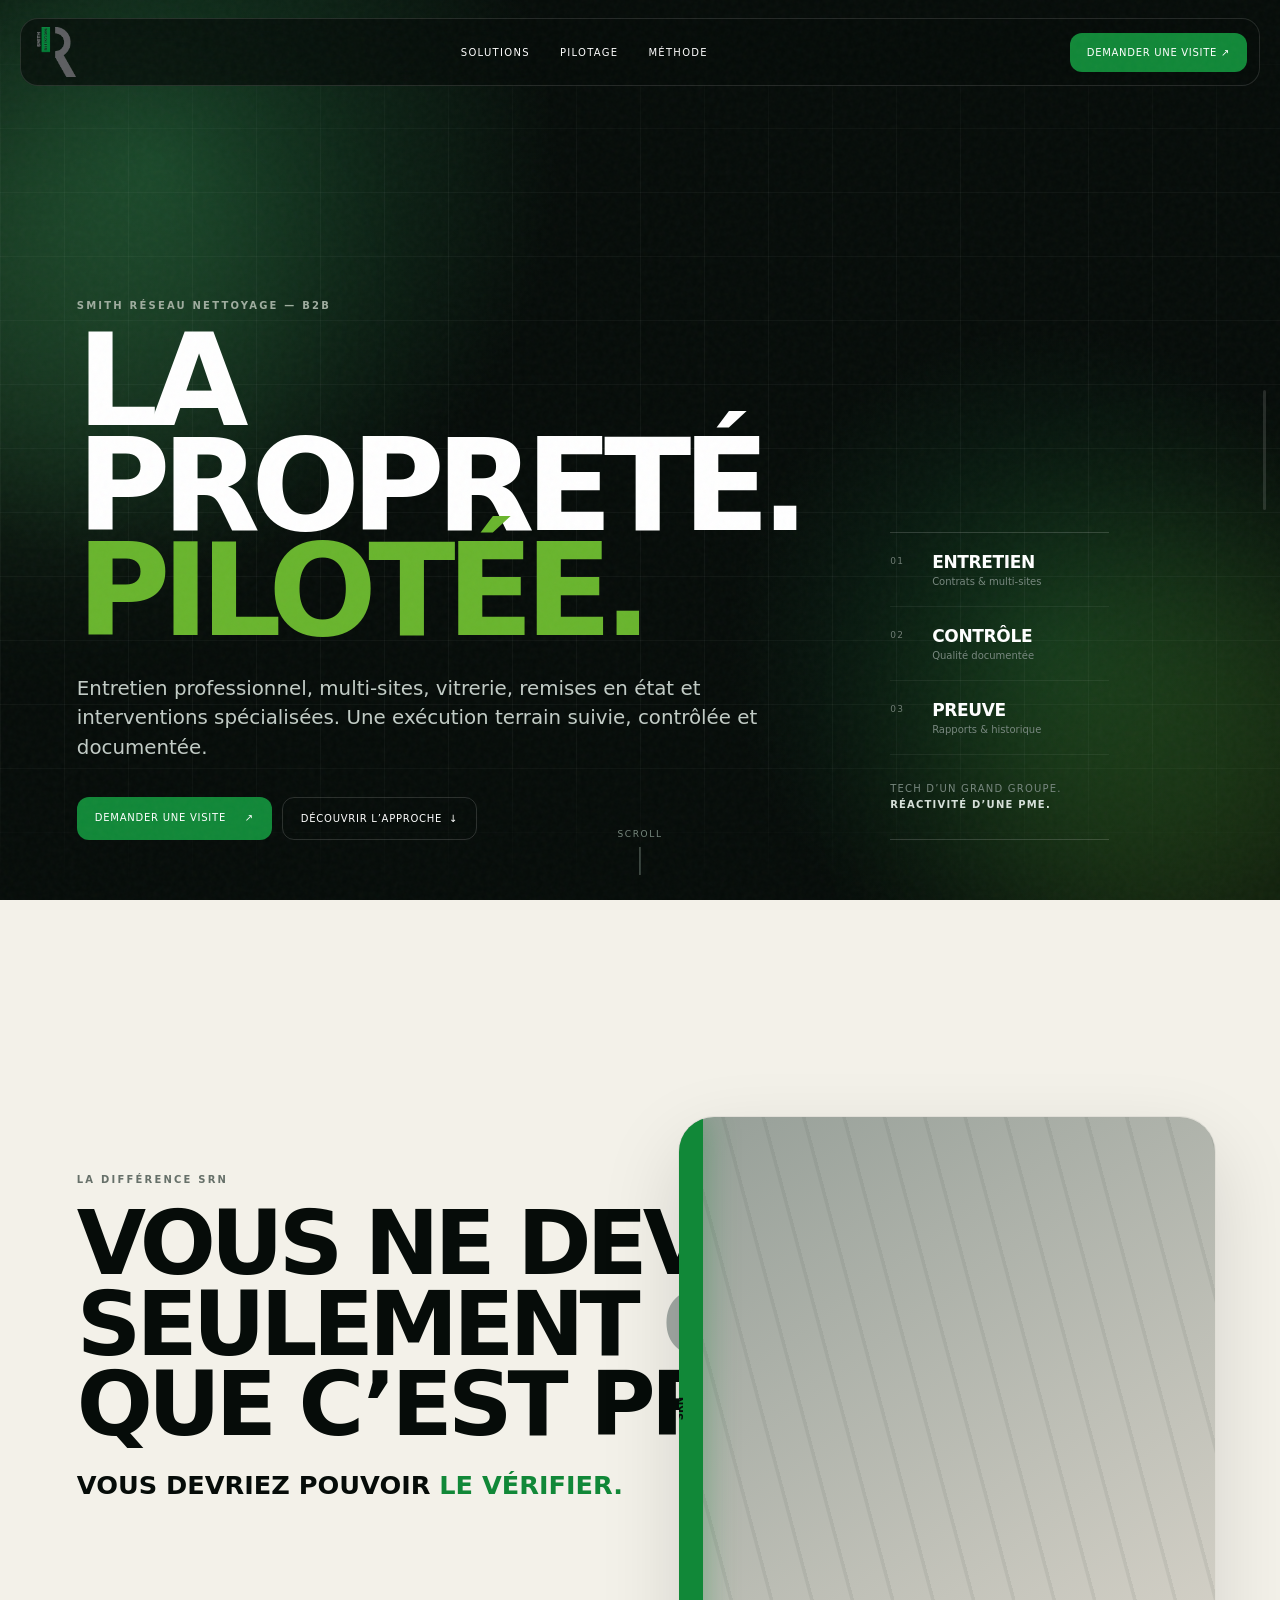
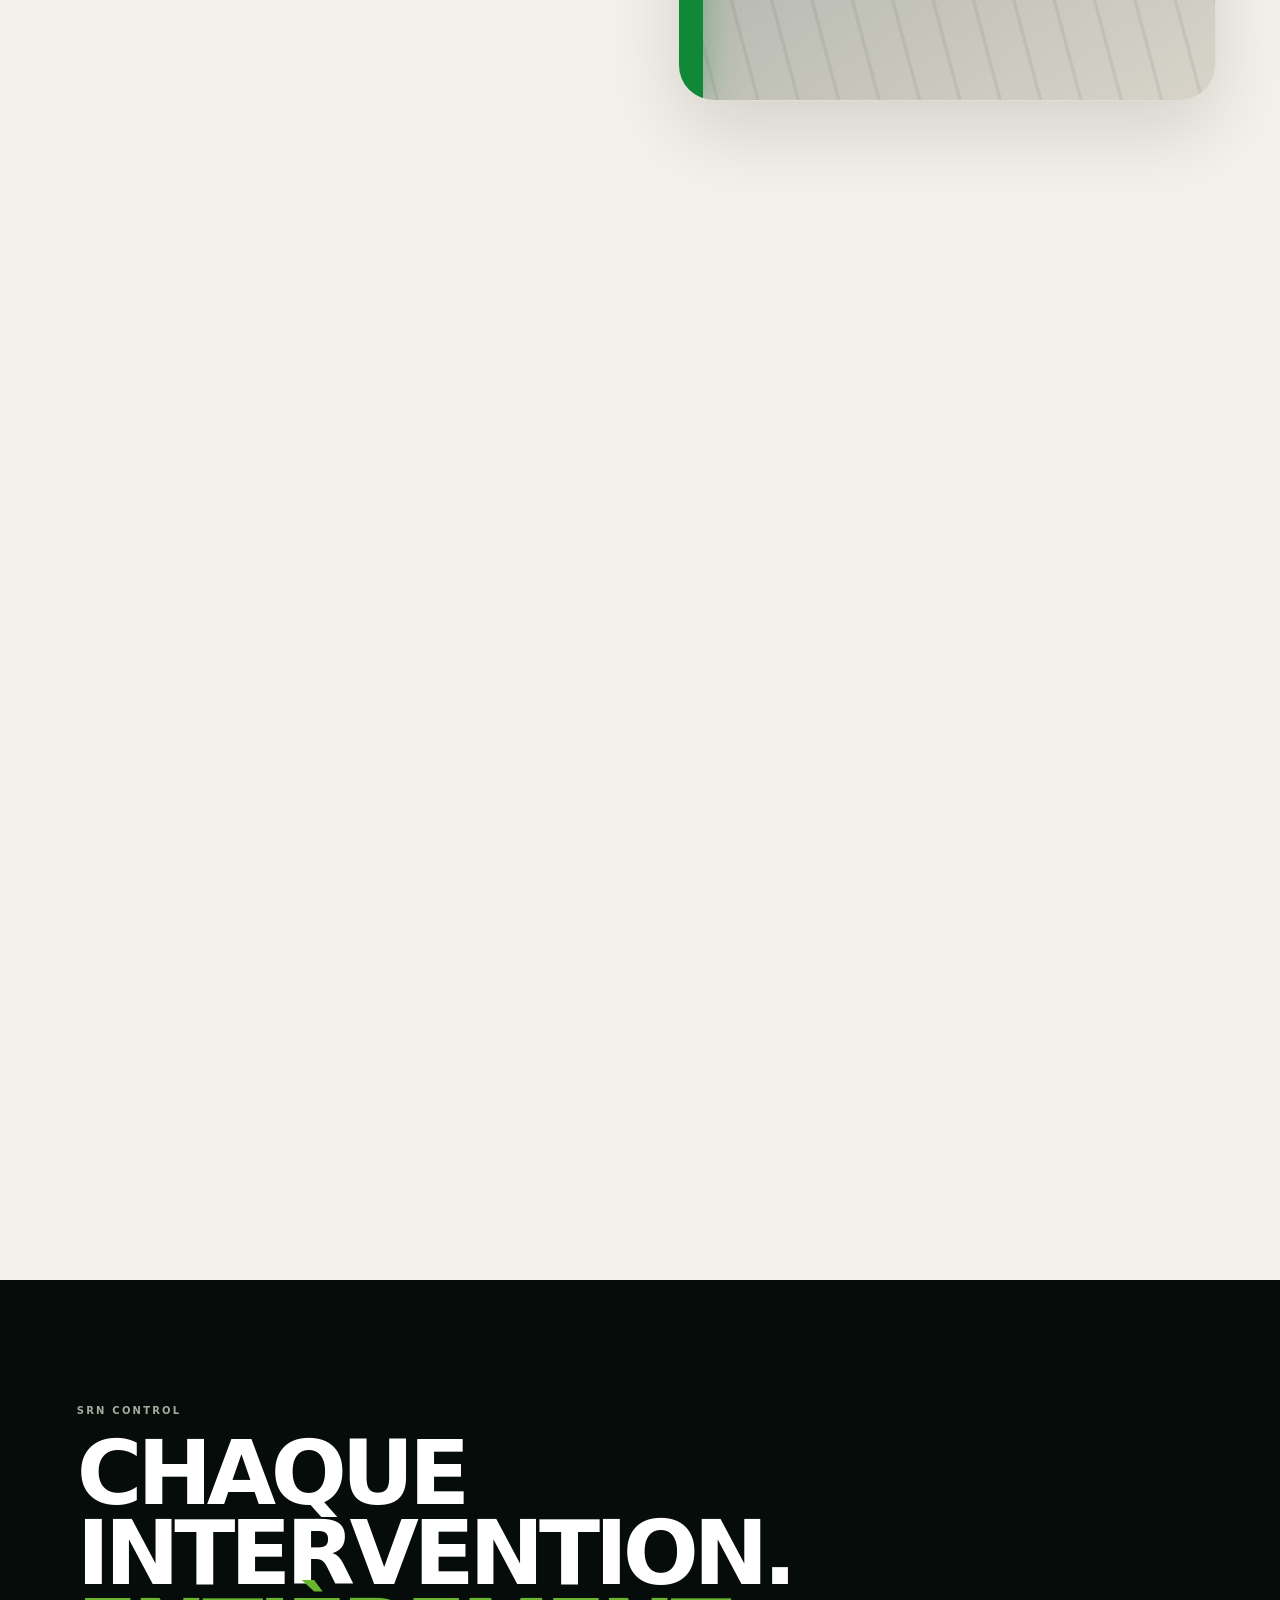
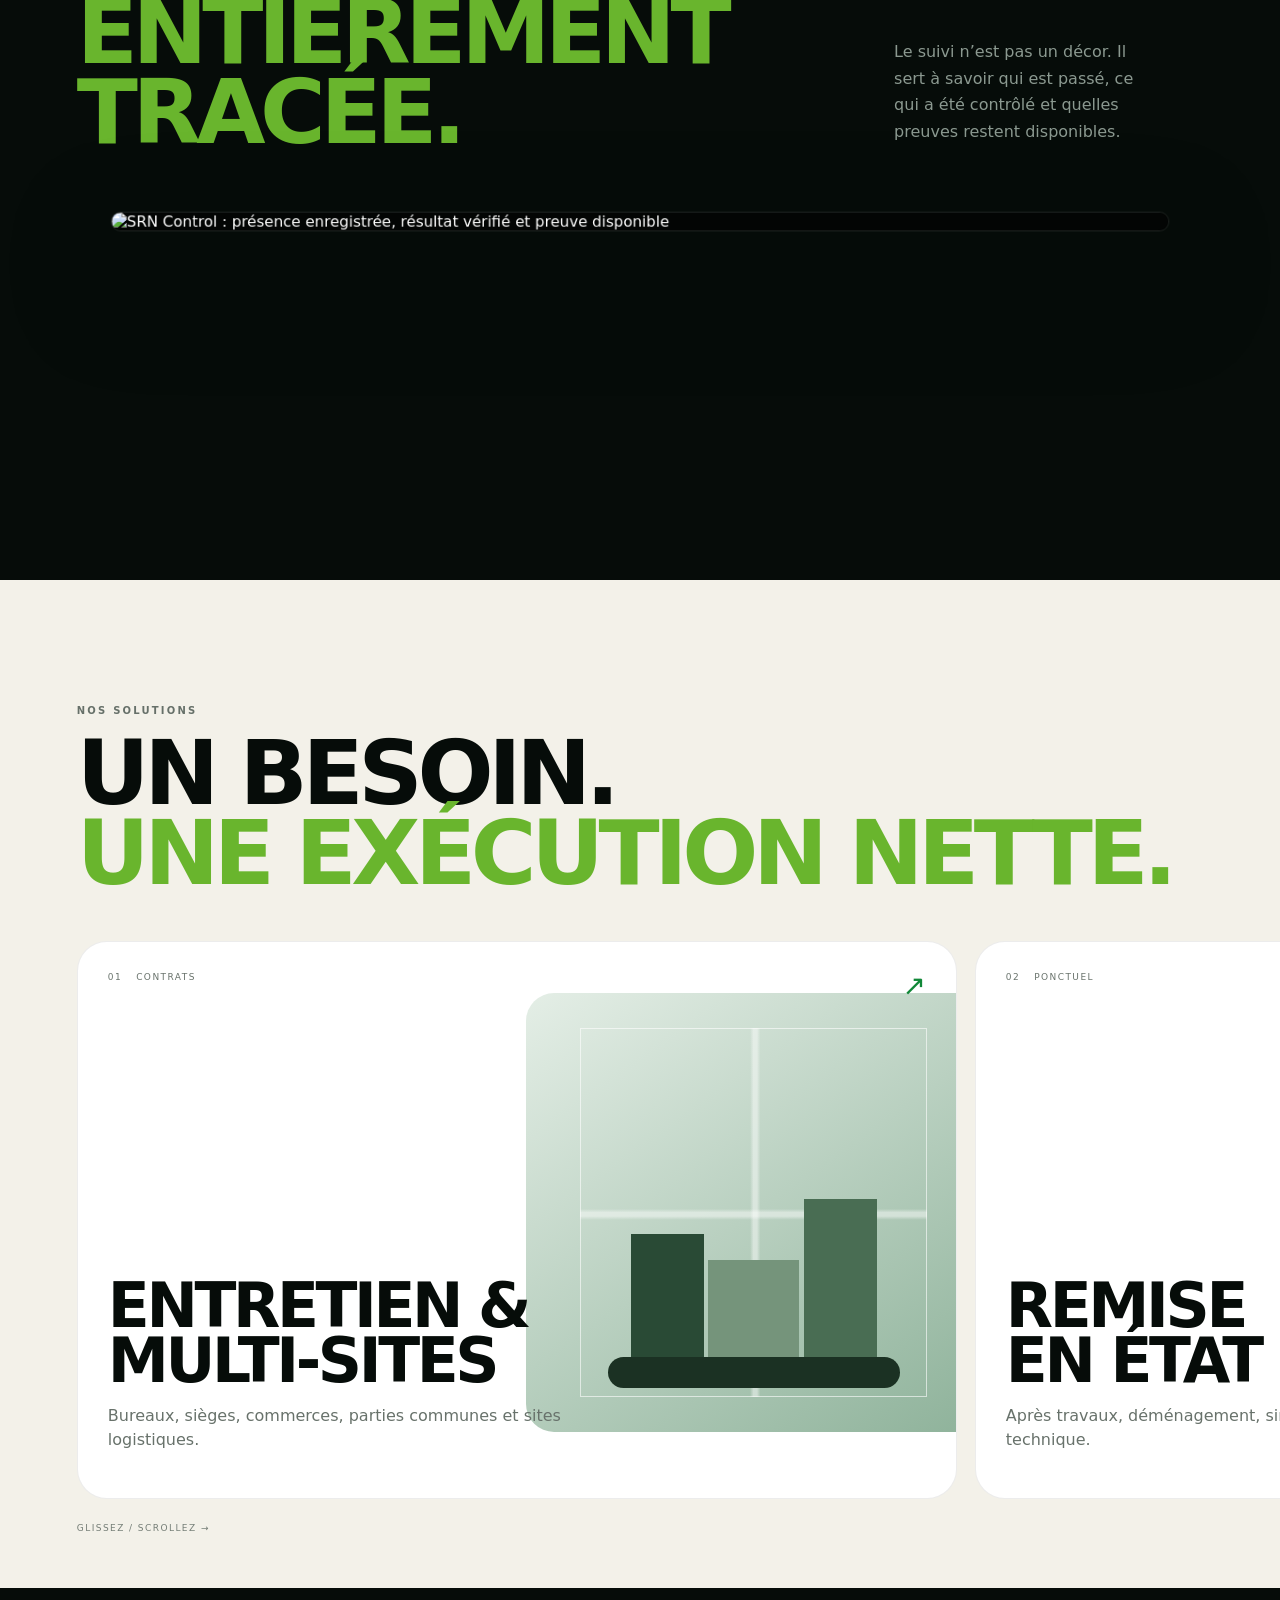
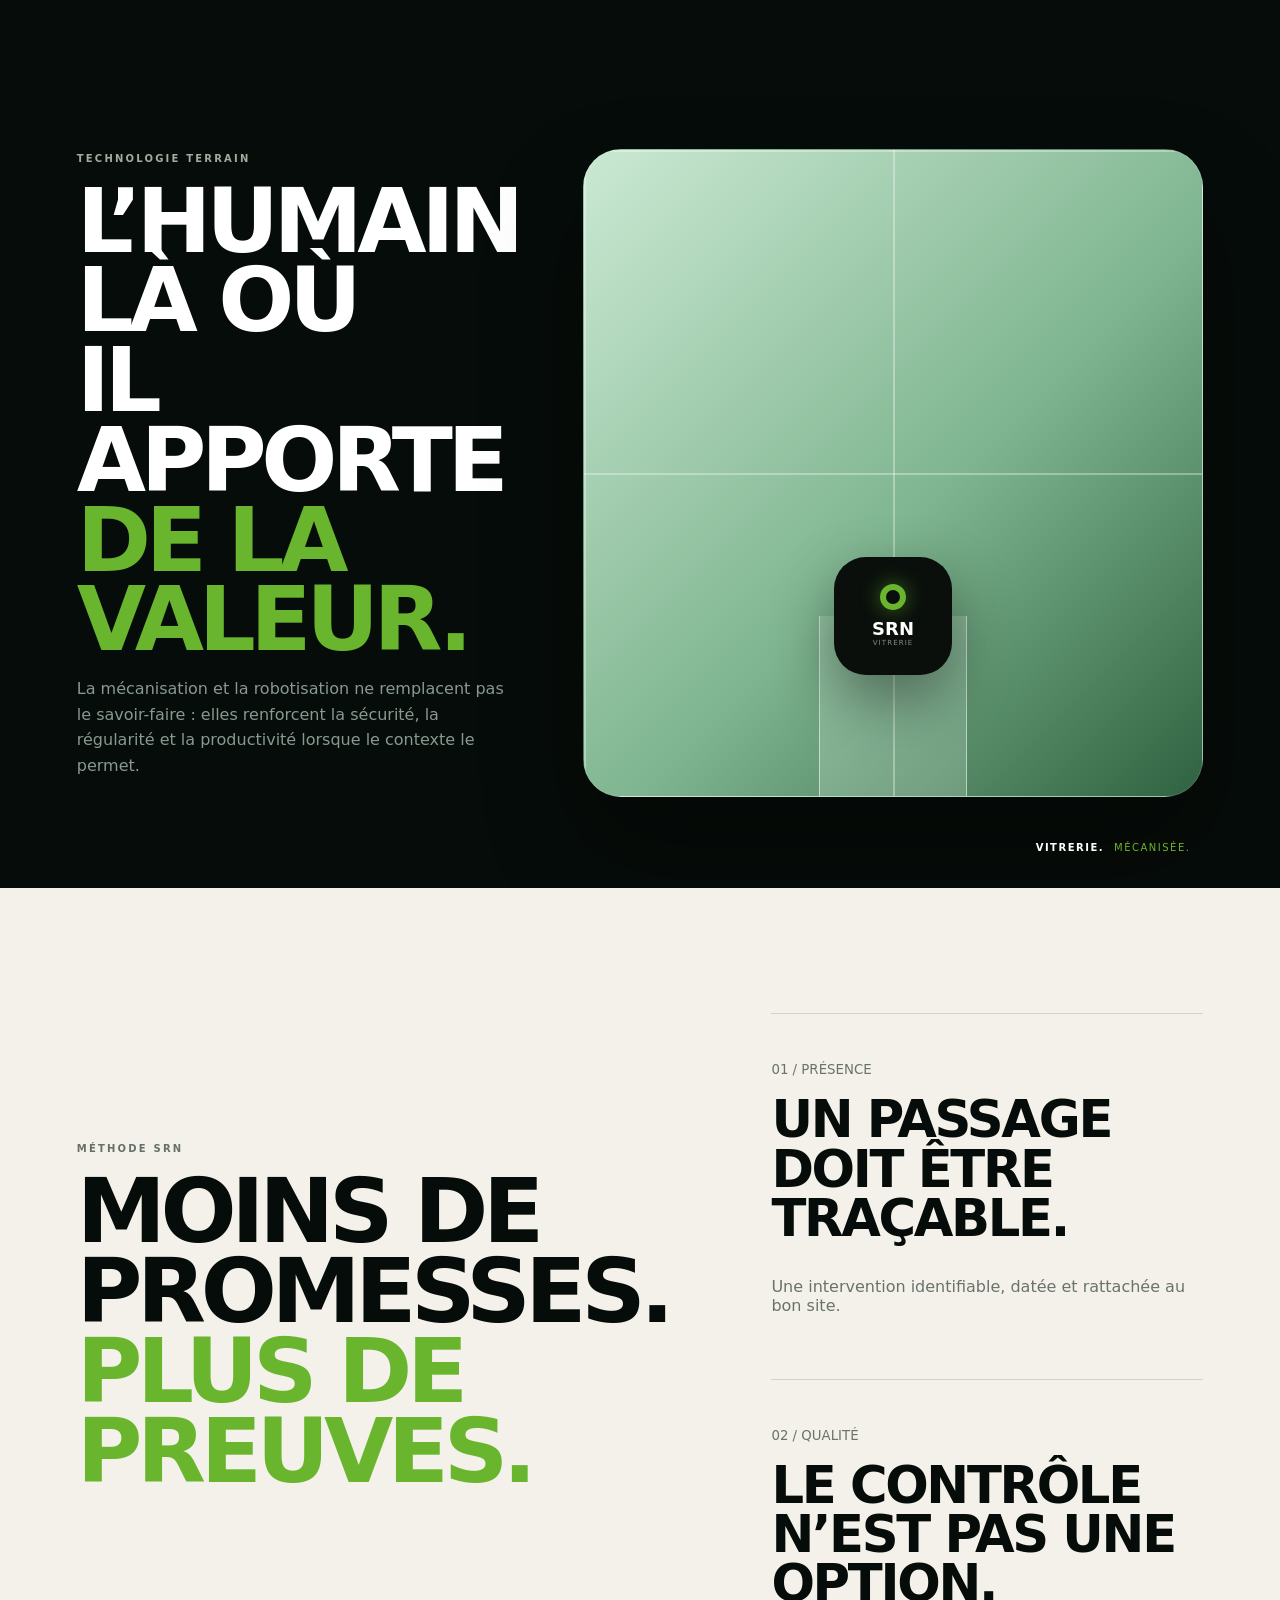
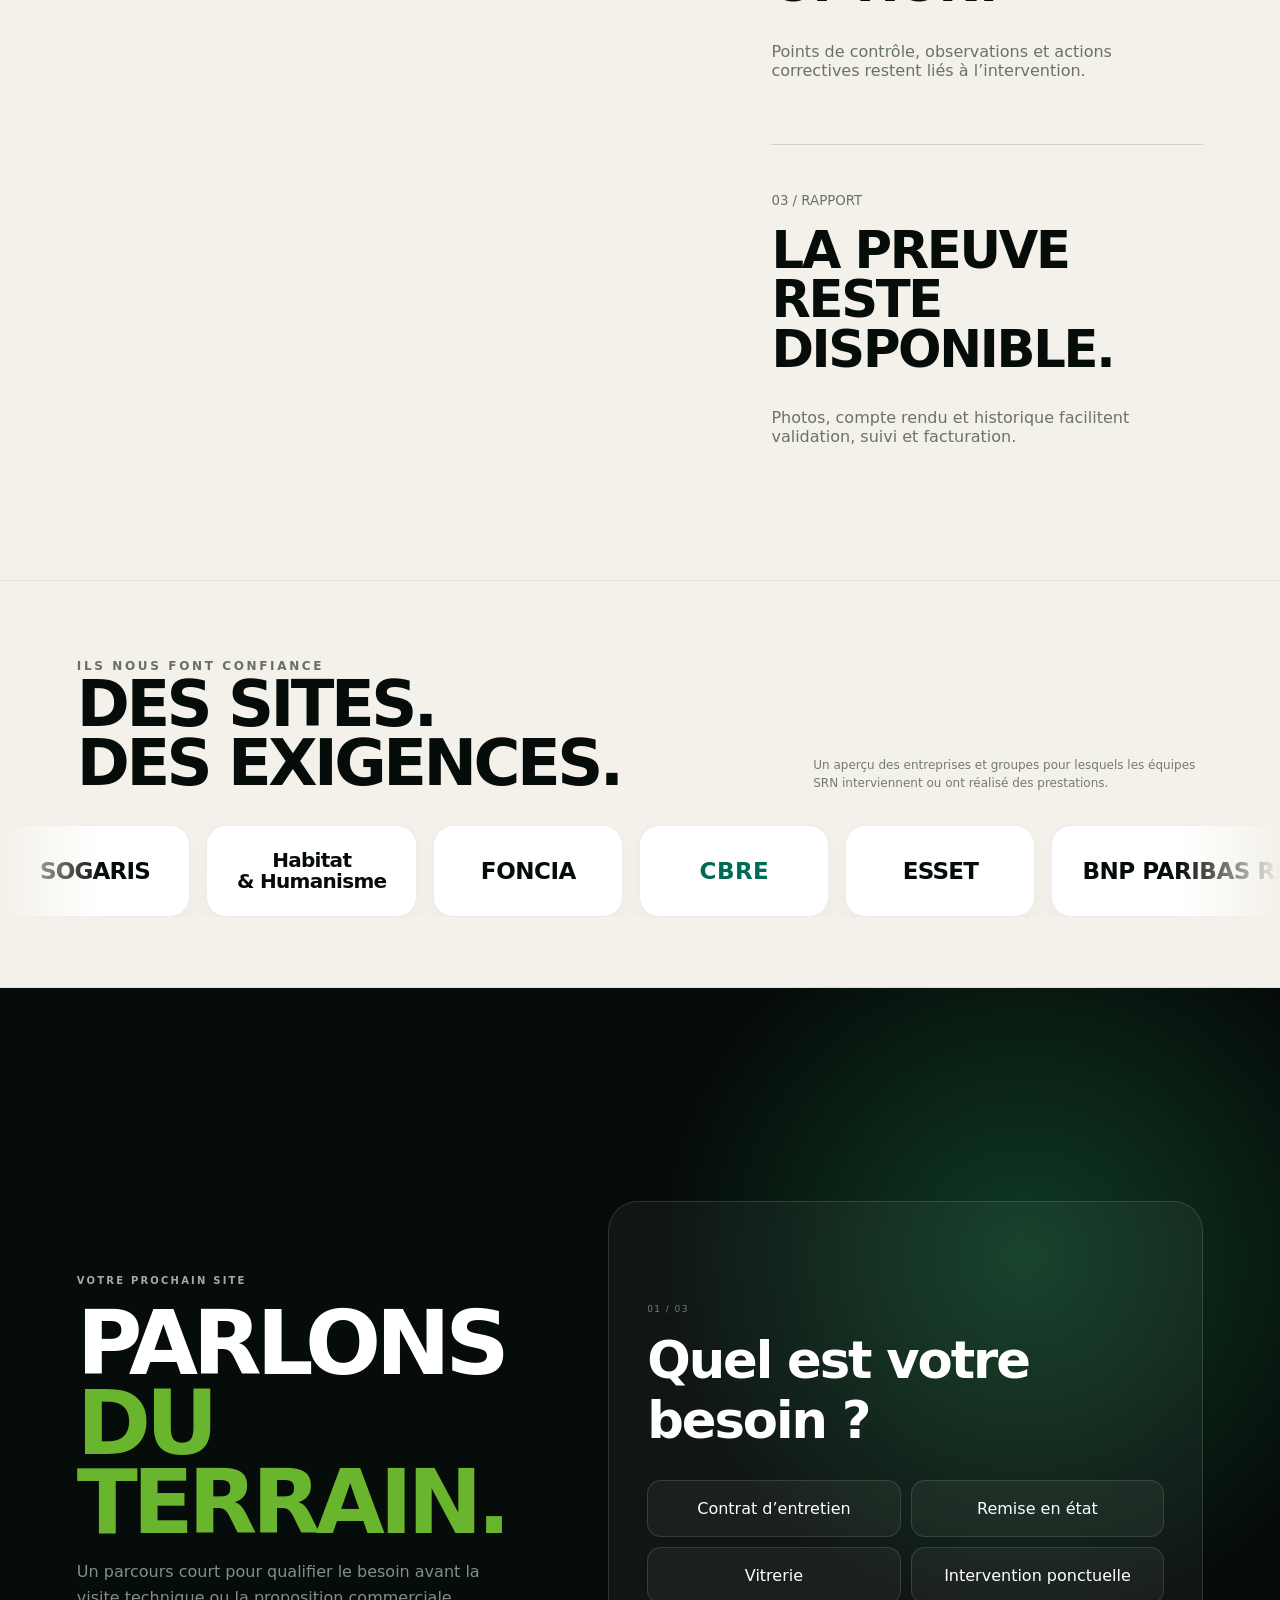
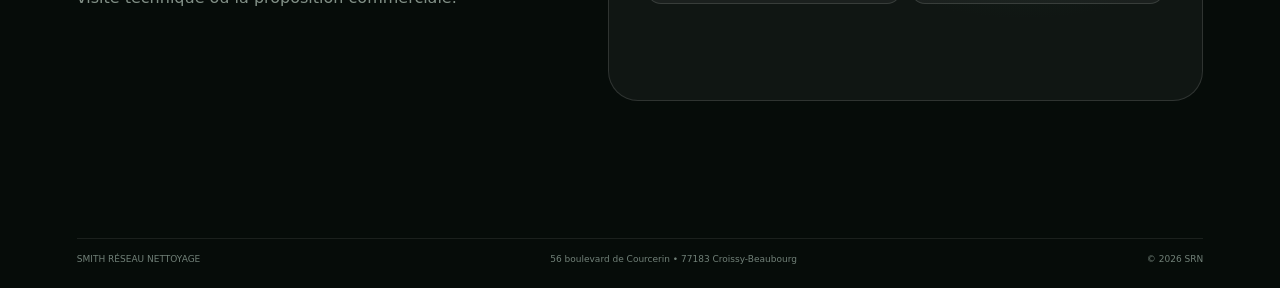
==== commit bf8b4cd2: "Add scrolling client references strip" ====
--- a/index.html
+++ b/index.html
@@ -12,6 +12,9 @@
   <meta property="og:url" content="https://srn-proprete.com/" />
   <title>SRN — La propreté. Pilotée.</title>
   <link rel="stylesheet" href="styles.css" />
+  <style>
+    .references{background:#f3f1e9;color:#060c09;padding:76px 0 70px;overflow:hidden;border-top:1px solid #00000012;border-bottom:1px solid #00000012}.references-head{padding:0 6vw 32px;display:flex;justify-content:space-between;align-items:end;gap:30px}.references-head h2{font-size:clamp(34px,5vw,72px);line-height:.92;letter-spacing:-.055em;margin:0}.references-head p{margin:0;color:#727b75;max-width:390px;font-size:12px;line-height:1.55}.references-rail{position:relative;overflow:hidden;mask-image:linear-gradient(90deg,transparent,#000 8%,#000 92%,transparent)}.references-track{width:max-content;display:flex;align-items:center;gap:16px;animation:referencesRight 34s linear infinite;will-change:transform}.references-track:hover{animation-play-state:paused}.reference-logo{height:92px;min-width:190px;padding:0 30px;border:1px solid #00000014;border-radius:20px;background:#fff;display:flex;align-items:center;justify-content:center;font-size:clamp(18px,1.8vw,28px);font-weight:800;letter-spacing:-.035em;white-space:nowrap;box-shadow:0 12px 28px #00000008}.reference-logo.light{font-weight:650;letter-spacing:-.02em}.reference-logo.spie{color:#ed1c24;font-weight:900;letter-spacing:.04em}.reference-logo.cbre{color:#006b54;font-weight:900;letter-spacing:.02em}.reference-logo.delsey{font-weight:900;letter-spacing:.08em}.reference-logo.ultra{font-weight:900;letter-spacing:-.055em}.reference-logo.habitat{font-size:20px;line-height:1.05;text-align:center}.reference-logo.pec{font-size:17px;line-height:1.05;text-align:center}.reference-logo.esset{font-weight:900}.reference-logo.sogaris{font-weight:900}.reference-logo.monga{font-weight:900;letter-spacing:.02em}@keyframes referencesRight{from{transform:translateX(calc(-50% - 8px))}to{transform:translateX(0)}}@media(max-width:900px){.references{padding:64px 0 56px}.references-head{padding:0 20px 26px;display:block}.references-head p{margin-top:16px}.reference-logo{height:76px;min-width:155px;padding:0 22px;font-size:20px}.reference-logo.habitat{font-size:16px}.reference-logo.pec{font-size:14px}.references-track{animation-duration:28s}}@media(prefers-reduced-motion:reduce){.references-track{animation:none;transform:none}}
+  </style>
 </head>
 <body>
   <div class="noise" aria-hidden="true"></div>
@@ -52,7 +55,9 @@
 
     <section class="scene proofs" id="preuves" data-theme="light"><div class="proof-intro"><p class="eyebrow dark">MÉTHODE SRN</p><h2>MOINS DE PROMESSES.<br><span>PLUS DE PREUVES.</span></h2></div><div class="proof-stack"><article><small>01 / PRÉSENCE</small><h3>UN PASSAGE<br>DOIT ÊTRE TRAÇABLE.</h3><p>Une intervention identifiable, datée et rattachée au bon site.</p></article><article><small>02 / QUALITÉ</small><h3>LE CONTRÔLE<br>N’EST PAS UNE OPTION.</h3><p>Points de contrôle, observations et actions correctives restent liés à l’intervention.</p></article><article><small>03 / RAPPORT</small><h3>LA PREUVE RESTE<br>DISPONIBLE.</h3><p>Photos, compte rendu et historique facilitent validation, suivi et facturation.</p></article></div></section>
 
-    <section class="scene contact" id="contact" data-theme="dark"><div class="contact-left"><p class="eyebrow">VOTRE PROCHAIN SITE</p><h2>PARLONS<br><span>DU TERRAIN.</span></h2><p>Un parcours court pour qualifier le besoin avant la visite technique ou la proposition commerciale.</p></div><form class="quote-form" id="quoteForm"><div class="step active" data-step="1"><small>01 / 03</small><h3>Quel est votre besoin ?</h3><div class="choices"><button type="button" data-value="Contrat d'entretien">Contrat d’entretien</button><button type="button" data-value="Remise en état">Remise en état</button><button type="button" data-value="Vitrerie">Vitrerie</button><button type="button" data-value="Intervention ponctuelle">Intervention ponctuelle</button></div></div><div class="step" data-step="2"><small>02 / 03</small><h3>Combien de sites ?</h3><div class="choices compact"><button type="button" data-value="1">1</button><button type="button" data-value="2-5">2–5</button><button type="button" data-value="6-20">6–20</button><button type="button" data-value="20+">20+</button></div><button type="button" class="back">← Retour</button></div><div class="step" data-step="3"><small>03 / 03</small><h3>Vos coordonnées</h3><div class="fields"><input required name="company" placeholder="Société" /><input required name="name" placeholder="Nom et prénom" /><input type="email" required name="email" placeholder="E-mail professionnel" /><input name="phone" placeholder="Téléphone" /></div><button type="submit" class="submit">Demander une visite <span>↗</span></button><button type="button" class="back">← Retour</button></div><div class="step success" data-step="4"><small>DEMANDE PRÊTE</small><h3>Merci.</h3><p>Le formulaire sera relié au circuit commercial SRN avant la mise en production du domaine.</p><button type="button" id="restart">Recommencer</button></div></form><footer><span>SMITH RÉSEAU NETTOYAGE</span><span>56 boulevard de Courcerin • 77183 Croissy-Beaubourg</span><span>© 2026 SRN</span></footer></section>
+    <section class="references" id="references" aria-label="Références clients"><div class="references-head"><div><p class="eyebrow dark">ILS NOUS FONT CONFIANCE</p><h2>DES SITES.<br>DES EXIGENCES.</h2></div><p>Un aperçu des entreprises et groupes pour lesquels les équipes SRN interviennent ou ont réalisé des prestations.</p></div><div class="references-rail"><div class="references-track" aria-label="Références"><span class="reference-logo sogaris">SOGARIS</span><span class="reference-logo habitat">Habitat<br>& Humanisme</span><span class="reference-logo light">FONCIA</span><span class="reference-logo cbre">CBRE</span><span class="reference-logo esset">ESSET</span><span class="reference-logo light">BNP PARIBAS REAL ESTATE</span><span class="reference-logo pec">PARIS ENTERTAINMENT<br>COMPANY</span><span class="reference-logo ultra">UltraEdge</span><span class="reference-logo delsey">DELSEY PARIS</span><span class="reference-logo spie">SPIE</span><span class="reference-logo monga">MONGA</span><span class="reference-logo sogaris" aria-hidden="true">SOGARIS</span><span class="reference-logo habitat" aria-hidden="true">Habitat<br>& Humanisme</span><span class="reference-logo light" aria-hidden="true">FONCIA</span><span class="reference-logo cbre" aria-hidden="true">CBRE</span><span class="reference-logo esset" aria-hidden="true">ESSET</span><span class="reference-logo light" aria-hidden="true">BNP PARIBAS REAL ESTATE</span><span class="reference-logo pec" aria-hidden="true">PARIS ENTERTAINMENT<br>COMPANY</span><span class="reference-logo ultra" aria-hidden="true">UltraEdge</span><span class="reference-logo delsey" aria-hidden="true">DELSEY PARIS</span><span class="reference-logo spie" aria-hidden="true">SPIE</span><span class="reference-logo monga" aria-hidden="true">MONGA</span></div></div></section>
+
+    <section class="scene contact" id="contact" data-theme="dark"><div class="contact-left"><p class="eyebrow">VOTRE PROCHAIN SITE</p><h2>PARLONS<br><span>DU TERRAIN.</span></h2><p>Un parcours court pour qualifier le besoin avant la visite technique ou la proposition commerciale.</p></div><form class="quote-form" id="quoteForm"><div class="step active" data-step="1"><small>01 / 03</small><h3>Quel est votre besoin ?</h3><div class="choices"><button type="button" data-value="Contrat d'entretien">Contrat d’entretien</button><button type="button" data-value="Remise en état">Remise en état</button><button type="button" data-value="Vitrerie">Vitrerie</button><button type="button" data-value="Intervention ponctuelle">Intervention ponctuelle</button></div></div><div class="step" data-step="2"><small>02 / 03</small><h3>Combien de sites ?</h3><div class="choices compact"><button type="button" data-value="1">1</button><button type="button" data-value="2-5">2–5</button><button type="button" data-value="6-20">6–20</button><button type="button" data-value="20+">20+</button></div><button type="button" class="back">← Retour</button></div><div class="step" data-step="3"><small>03 / 03</small><h3>Vos coordonnées</h3><div class="fields"><input required name="company" placeholder="Société" /><input required name="name" placeholder="Nom et prénom" /><input type="email" required name="email" placeholder="E-mail professionnel" /><input name="phone" placeholder="Téléphone" /></div><button type="submit" class="submit">Demander une visite <span>↗</span></button><button type="button" class="back">← Retour</button></div><div class="step success" data-step="4"><small>DEMANDE ENVOYÉE</small><h3>Merci.</h3><p>Votre demande a bien été transmise à l’équipe SRN.</p><button type="button" id="restart">Recommencer</button></div></form><footer><span>SMITH RÉSEAU NETTOYAGE</span><span>56 boulevard de Courcerin • 77183 Croissy-Beaubourg</span><span>© 2026 SRN</span></footer></section>
   </main>
   <script src="script.js"></script>
 </body>
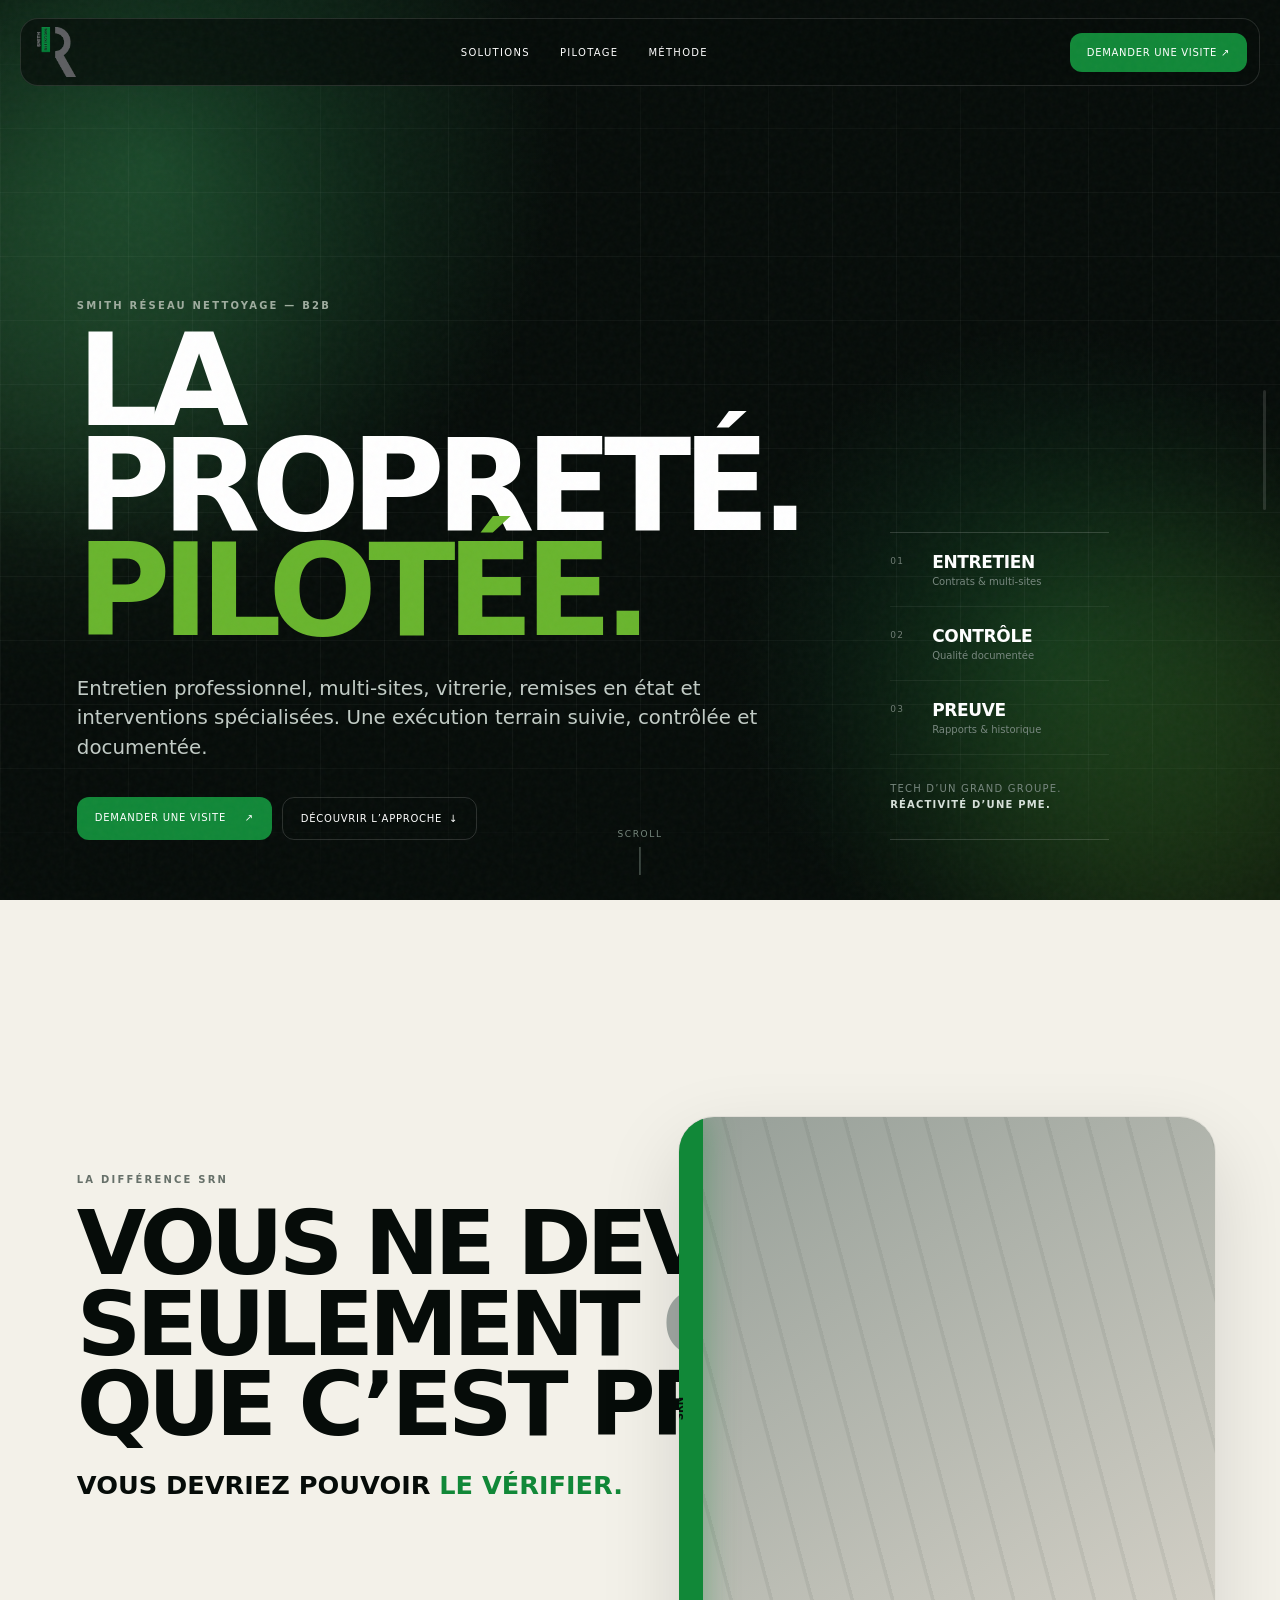
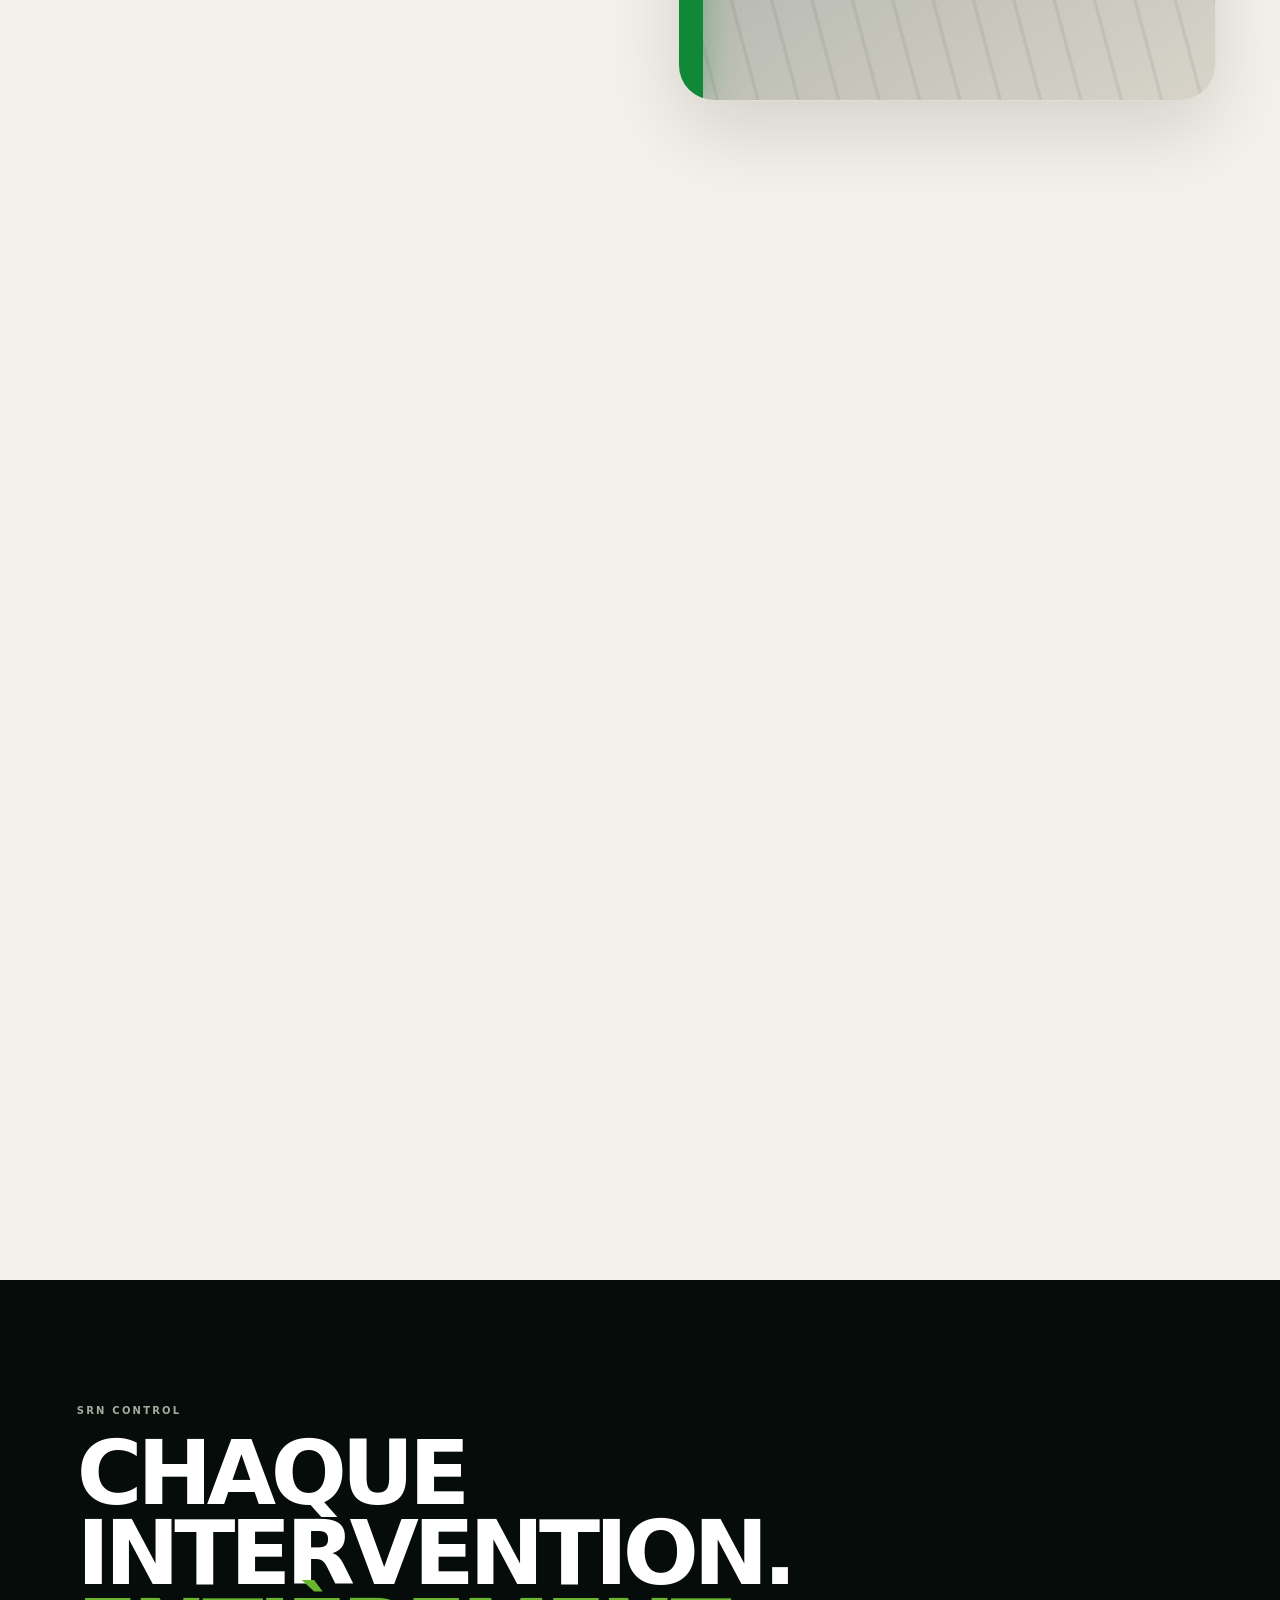
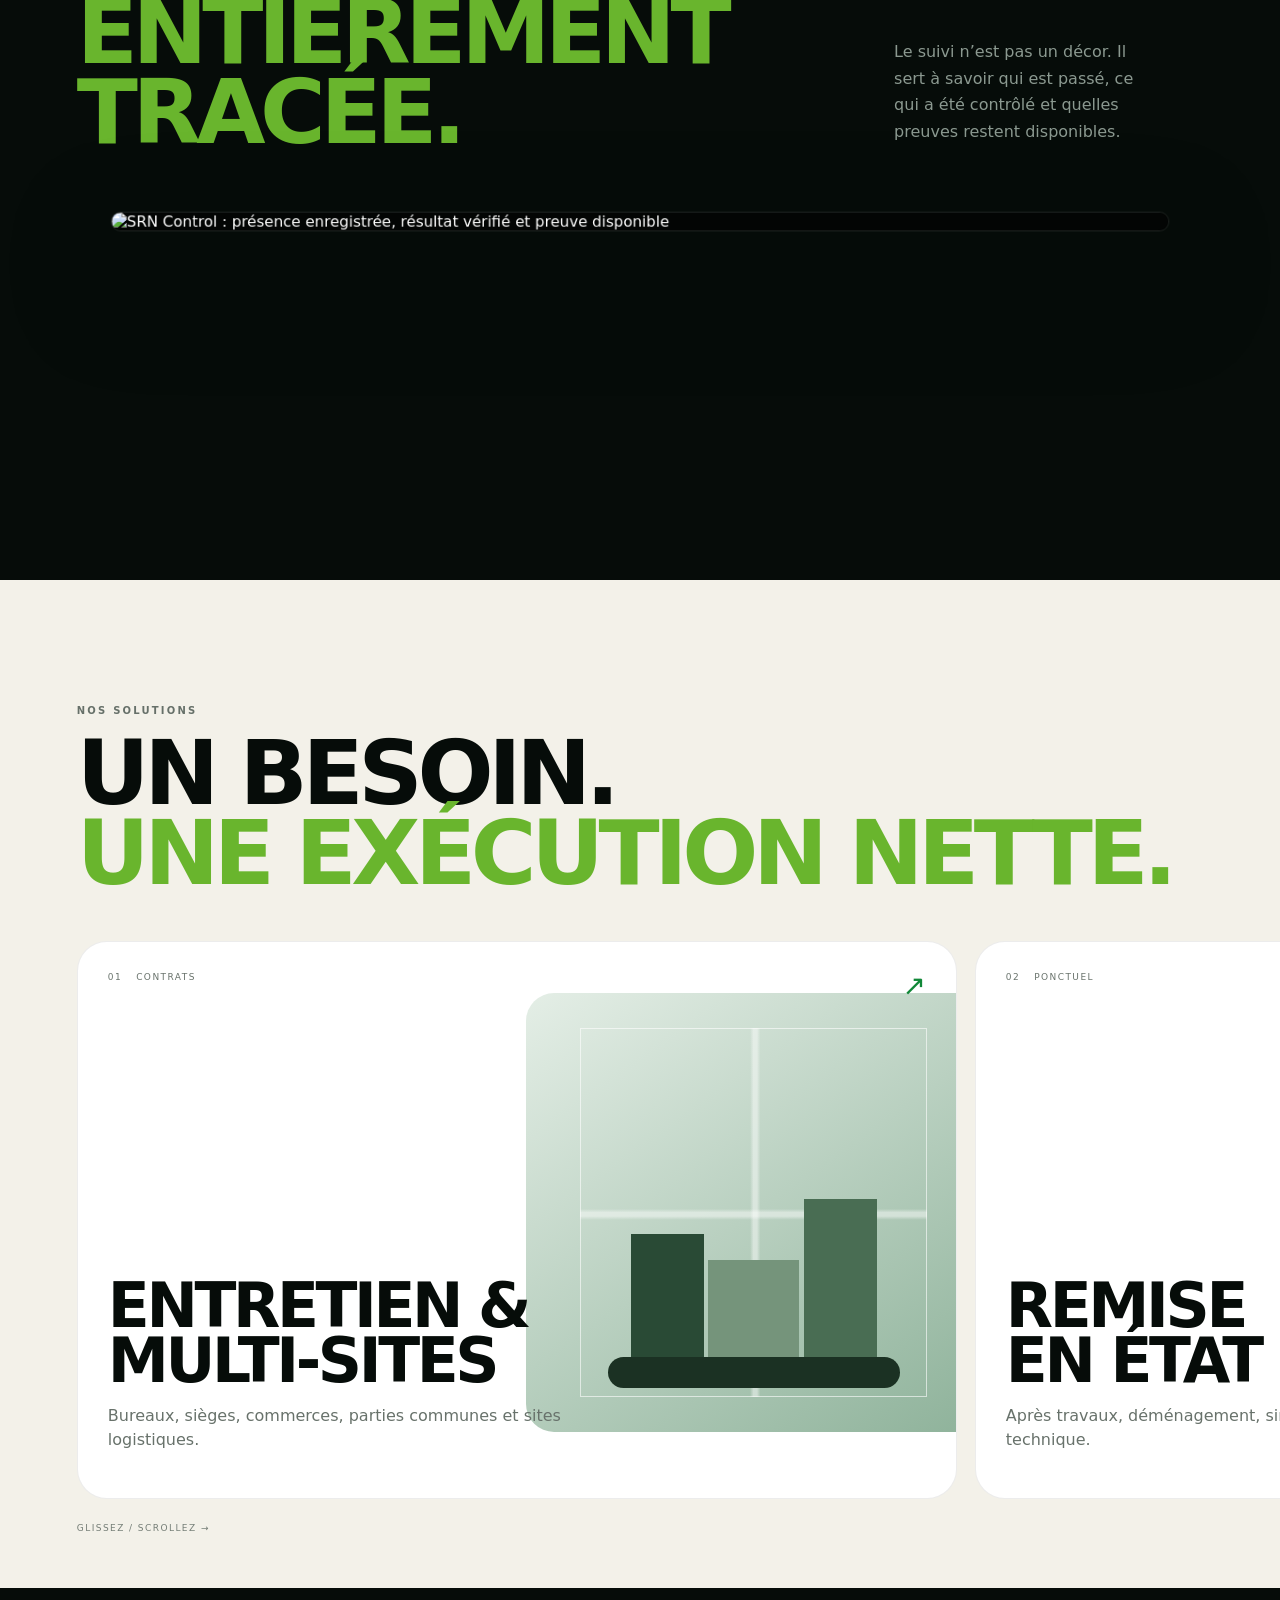
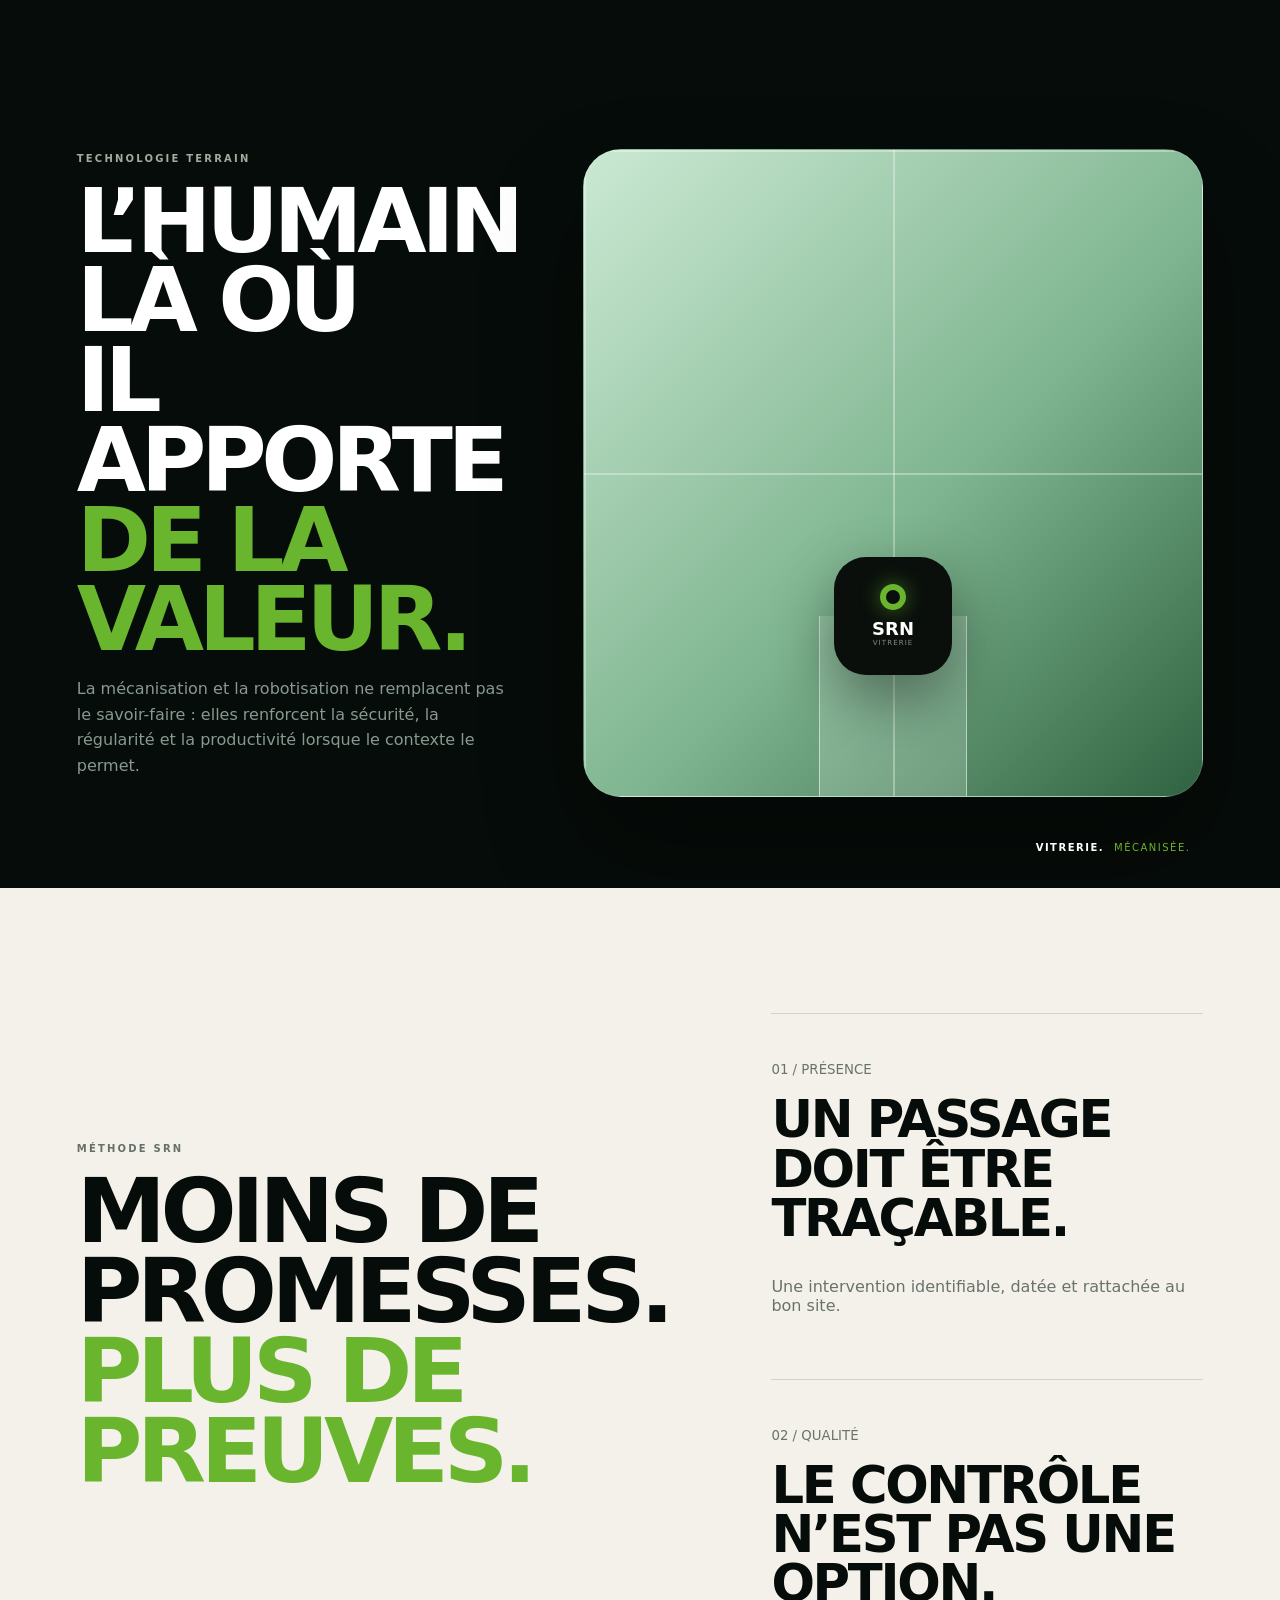
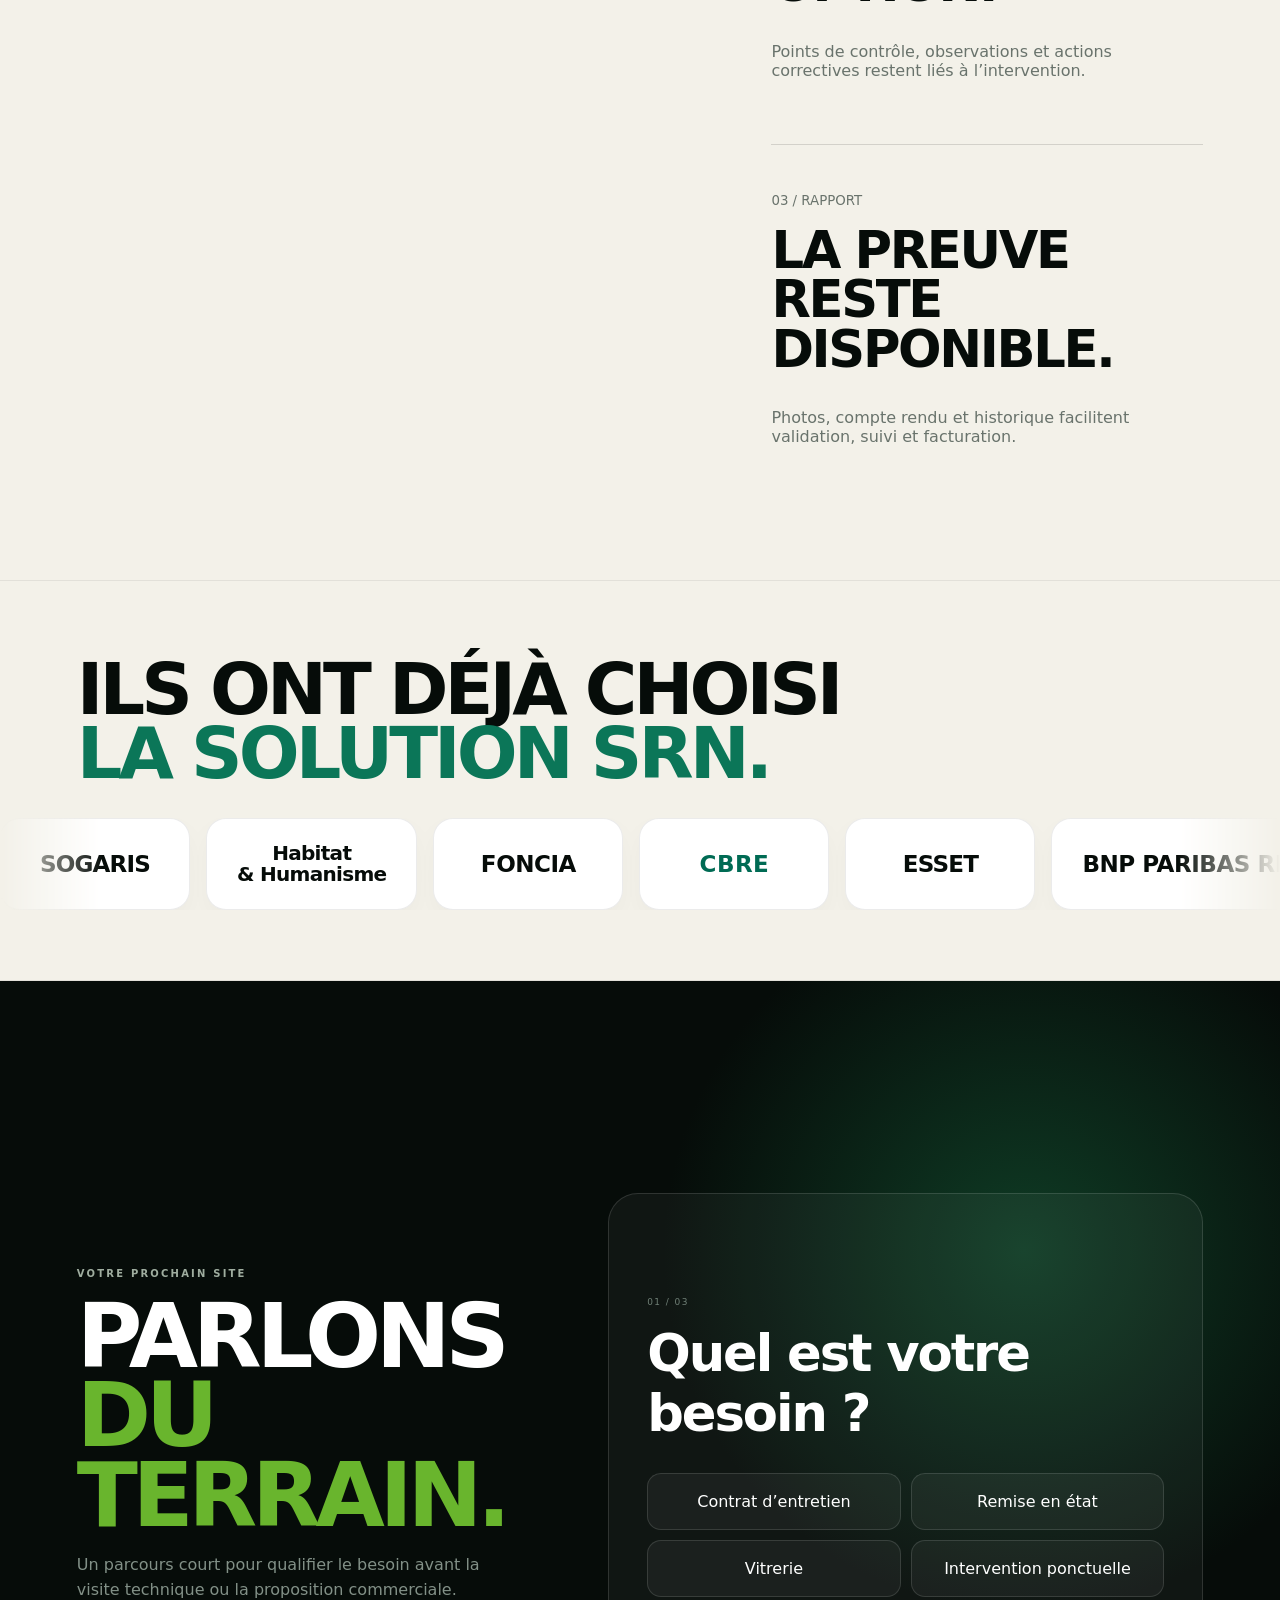
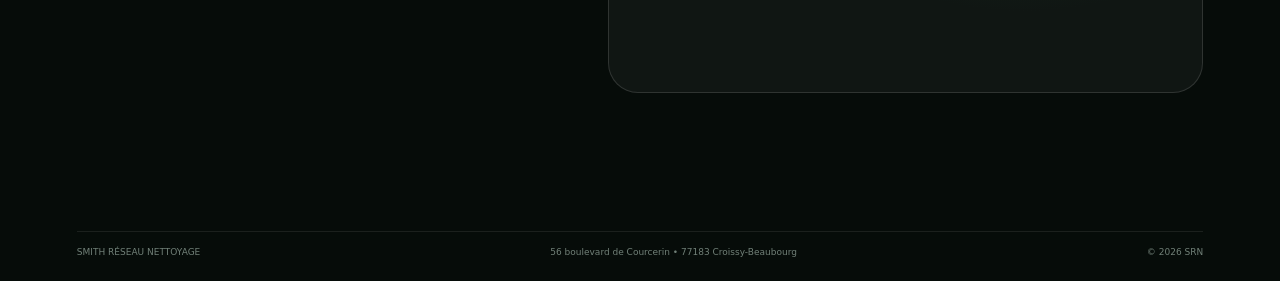
==== commit e6c58475: "Affirme la section références SRN" ====
--- a/index.html
+++ b/index.html
@@ -13,50 +13,21 @@
   <title>SRN — La propreté. Pilotée.</title>
   <link rel="stylesheet" href="styles.css" />
   <style>
-    .references{background:#f3f1e9;color:#060c09;padding:76px 0 70px;overflow:hidden;border-top:1px solid #00000012;border-bottom:1px solid #00000012}.references-head{padding:0 6vw 32px;display:flex;justify-content:space-between;align-items:end;gap:30px}.references-head h2{font-size:clamp(34px,5vw,72px);line-height:.92;letter-spacing:-.055em;margin:0}.references-head p{margin:0;color:#727b75;max-width:390px;font-size:12px;line-height:1.55}.references-rail{position:relative;overflow:hidden;mask-image:linear-gradient(90deg,transparent,#000 8%,#000 92%,transparent)}.references-track{width:max-content;display:flex;align-items:center;gap:16px;animation:referencesRight 34s linear infinite;will-change:transform}.references-track:hover{animation-play-state:paused}.reference-logo{height:92px;min-width:190px;padding:0 30px;border:1px solid #00000014;border-radius:20px;background:#fff;display:flex;align-items:center;justify-content:center;font-size:clamp(18px,1.8vw,28px);font-weight:800;letter-spacing:-.035em;white-space:nowrap;box-shadow:0 12px 28px #00000008}.reference-logo.light{font-weight:650;letter-spacing:-.02em}.reference-logo.spie{color:#ed1c24;font-weight:900;letter-spacing:.04em}.reference-logo.cbre{color:#006b54;font-weight:900;letter-spacing:.02em}.reference-logo.delsey{font-weight:900;letter-spacing:.08em}.reference-logo.ultra{font-weight:900;letter-spacing:-.055em}.reference-logo.habitat{font-size:20px;line-height:1.05;text-align:center}.reference-logo.pec{font-size:17px;line-height:1.05;text-align:center}.reference-logo.esset{font-weight:900}.reference-logo.sogaris{font-weight:900}.reference-logo.monga{font-weight:900;letter-spacing:.02em}@keyframes referencesRight{from{transform:translateX(calc(-50% - 8px))}to{transform:translateX(0)}}@media(max-width:900px){.references{padding:64px 0 56px}.references-head{padding:0 20px 26px;display:block}.references-head p{margin-top:16px}.reference-logo{height:76px;min-width:155px;padding:0 22px;font-size:20px}.reference-logo.habitat{font-size:16px}.reference-logo.pec{font-size:14px}.references-track{animation-duration:28s}}@media(prefers-reduced-motion:reduce){.references-track{animation:none;transform:none}}
+    .references{background:#f3f1e9;color:#060c09;padding:76px 0 70px;overflow:hidden;border-top:1px solid #00000012;border-bottom:1px solid #00000012}.references-head{padding:0 6vw 32px}.references-head h2{font-size:clamp(38px,5.6vw,78px);line-height:.9;letter-spacing:-.055em;margin:0;max-width:950px}.references-head h2 span{color:#0b7658}.references-rail{position:relative;overflow:hidden;mask-image:linear-gradient(90deg,transparent,#000 8%,#000 92%,transparent)}.references-track{width:max-content;display:flex;align-items:center;gap:16px;animation:referencesRight 34s linear infinite;will-change:transform}.references-track:hover{animation-play-state:paused}.reference-logo{height:92px;min-width:190px;padding:0 30px;border:1px solid #00000014;border-radius:20px;background:#fff;display:flex;align-items:center;justify-content:center;font-size:clamp(18px,1.8vw,28px);font-weight:800;letter-spacing:-.035em;white-space:nowrap;box-shadow:0 12px 28px #00000008}.reference-logo.light{font-weight:650;letter-spacing:-.02em}.reference-logo.spie{color:#ed1c24;font-weight:900;letter-spacing:.04em}.reference-logo.cbre{color:#006b54;font-weight:900;letter-spacing:.02em}.reference-logo.delsey{font-weight:900;letter-spacing:.08em}.reference-logo.ultra{font-weight:900;letter-spacing:-.055em}.reference-logo.habitat{font-size:20px;line-height:1.05;text-align:center}.reference-logo.pec{font-size:17px;line-height:1.05;text-align:center}.reference-logo.esset{font-weight:900}.reference-logo.sogaris{font-weight:900}.reference-logo.monga{font-weight:900;letter-spacing:.02em}@keyframes referencesRight{from{transform:translateX(calc(-50% - 8px))}to{transform:translateX(0)}}@media(max-width:900px){.references{padding:64px 0 56px}.references-head{padding:0 20px 26px}.reference-logo{height:76px;min-width:155px;padding:0 22px;font-size:20px}.reference-logo.habitat{font-size:16px}.reference-logo.pec{font-size:14px}.references-track{animation-duration:28s}}@media(prefers-reduced-motion:reduce){.references-track{animation:none;transform:none}}
   </style>
 </head>
 <body>
   <div class="noise" aria-hidden="true"></div>
   <div class="progress" aria-hidden="true"><span id="progressBar"></span></div>
-
-  <header class="nav" id="nav">
-    <a class="brand" href="#hero" aria-label="Smith Nettoyage, accueil"><img src="assets/logo-srn.webp" alt="Smith Nettoyage" /></a>
-    <nav class="navlinks" aria-label="Navigation principale"><a href="#solutions">Solutions</a><a href="#control">Pilotage</a><a href="#preuves">Méthode</a></nav>
-    <a class="nav-cta" href="#contact">Demander une visite <span>↗</span></a>
-  </header>
-
+  <header class="nav" id="nav"><a class="brand" href="#hero" aria-label="Smith Nettoyage, accueil"><img src="assets/logo-srn.webp" alt="Smith Nettoyage" /></a><nav class="navlinks" aria-label="Navigation principale"><a href="#solutions">Solutions</a><a href="#control">Pilotage</a><a href="#preuves">Méthode</a></nav><a class="nav-cta" href="#contact">Demander une visite <span>↗</span></a></header>
   <main>
-    <section class="scene hero" id="hero" data-theme="dark">
-      <div class="hero-grid" aria-hidden="true"></div><div class="hero-glow glow-a" aria-hidden="true"></div><div class="hero-glow glow-b" aria-hidden="true"></div>
-      <div class="hero-copy"><p class="eyebrow reveal">SMITH RÉSEAU NETTOYAGE — B2B</p><h1 class="display reveal">LA PROPRETÉ.<br><span>PILOTÉE.</span></h1><p class="hero-text reveal">Entretien professionnel, multi-sites, vitrerie, remises en état et interventions spécialisées. Une exécution terrain suivie, contrôlée et documentée.</p><div class="hero-actions reveal"><a href="#contact" class="button primary">Demander une visite <span>↗</span></a><a href="#promise" class="button ghost">Découvrir l’approche <span>↓</span></a></div></div>
-      <div class="hero-side reveal" aria-label="Positionnement SRN"><div class="hero-side-line"><span>01</span><b>ENTRETIEN</b><small>Contrats & multi-sites</small></div><div class="hero-side-line"><span>02</span><b>CONTRÔLE</b><small>Qualité documentée</small></div><div class="hero-side-line"><span>03</span><b>PREUVE</b><small>Rapports & historique</small></div><div class="hero-signature">TECH D’UN GRAND GROUPE.<br><strong>RÉACTIVITÉ D’UNE PME.</strong></div></div>
-      <div class="scroll-hint"><span>SCROLL</span><i></i></div>
-    </section>
-
+    <section class="scene hero" id="hero" data-theme="dark"><div class="hero-grid" aria-hidden="true"></div><div class="hero-glow glow-a" aria-hidden="true"></div><div class="hero-glow glow-b" aria-hidden="true"></div><div class="hero-copy"><p class="eyebrow reveal">SMITH RÉSEAU NETTOYAGE — B2B</p><h1 class="display reveal">LA PROPRETÉ.<br><span>PILOTÉE.</span></h1><p class="hero-text reveal">Entretien professionnel, multi-sites, vitrerie, remises en état et interventions spécialisées. Une exécution terrain suivie, contrôlée et documentée.</p><div class="hero-actions reveal"><a href="#contact" class="button primary">Demander une visite <span>↗</span></a><a href="#promise" class="button ghost">Découvrir l’approche <span>↓</span></a></div></div><div class="hero-side reveal" aria-label="Positionnement SRN"><div class="hero-side-line"><span>01</span><b>ENTRETIEN</b><small>Contrats & multi-sites</small></div><div class="hero-side-line"><span>02</span><b>CONTRÔLE</b><small>Qualité documentée</small></div><div class="hero-side-line"><span>03</span><b>PREUVE</b><small>Rapports & historique</small></div><div class="hero-signature">TECH D’UN GRAND GROUPE.<br><strong>RÉACTIVITÉ D’UNE PME.</strong></div></div><div class="scroll-hint"><span>SCROLL</span><i></i></div></section>
     <section class="scene promise" id="promise" data-theme="light"><div class="promise-fixed"><p class="eyebrow dark">LA DIFFÉRENCE SRN</p><h2>VOUS NE DEVRIEZ PAS<br>SEULEMENT <em>CROIRE</em><br>QUE C’EST PROPRE.</h2><p class="promise-end">VOUS DEVRIEZ POUVOIR <strong>LE VÉRIFIER.</strong></p></div><div class="glass-demo" aria-hidden="true"><div class="dirty-layer"></div><div class="clean-layer" id="cleanLayer"><div class="clean-ui"><span>CONTRÔLE 07:42</span><b>QUALITÉ VALIDÉE</b></div></div><div class="wiper" id="wiper"><span>SRN</span></div></div></section>
-
-    <section class="scene control" id="control" data-theme="dark">
-      <div class="control-intro"><p class="eyebrow">SRN CONTROL</p><h2>CHAQUE INTERVENTION.<br><span>ENTIÈREMENT TRACÉE.</span></h2><p>Le suivi n’est pas un décor. Il sert à savoir qui est passé, ce qui a été contrôlé et quelles preuves restent disponibles.</p></div>
-      <figure class="control-visual" id="controlVisual"><img src="assets/srn-control-approved.webp" alt="SRN Control : présence enregistrée, résultat vérifié et preuve disponible" /></figure>
-    </section>
-
-    <section class="scene solutions" id="solutions" data-theme="light">
-      <div class="section-head dark-head"><p class="eyebrow dark">NOS SOLUTIONS</p><h2>UN BESOIN.<br><span>UNE EXÉCUTION NETTE.</span></h2></div>
-      <div class="cards" id="serviceCards">
-        <article class="service-card c1"><div class="service-meta"><span>01</span><small>CONTRATS</small></div><div class="service-stage office" aria-hidden="true"><i></i><i></i><i></i><i></i></div><div class="service-copy"><h3>ENTRETIEN &<br>MULTI-SITES</h3><p>Bureaux, sièges, commerces, parties communes et sites logistiques.</p></div><span class="arrow">↗</span></article>
-        <article class="service-card c2"><div class="service-meta"><span>02</span><small>PONCTUEL</small></div><div class="service-stage chantier" aria-hidden="true"><i></i><i></i><i></i><i></i></div><div class="service-copy"><h3>REMISE<br>EN ÉTAT</h3><p>Après travaux, déménagement, sinistre et remise à niveau technique.</p></div><span class="arrow">↗</span></article>
-        <article class="service-card c3"><div class="service-meta"><span>03</span><small>TECHNIQUE</small></div><div class="service-stage vitre" aria-hidden="true"><i></i><i></i><i></i><i></i></div><div class="service-copy"><h3>VITRERIE</h3><p>Surfaces vitrées, grandes baies, mécanisation et robotisation ciblée.</p></div><span class="arrow">↗</span></article>
-        <article class="service-card c4"><div class="service-meta"><span>04</span><small>MÉCANISÉ</small></div><div class="service-stage sols" aria-hidden="true"><i></i><i></i><i></i><i></i></div><div class="service-copy"><h3>SOLS &<br>GRANDES SURFACES</h3><p>Autolaveuse, monobrosse, parkings, entrepôts et grandes surfaces.</p></div><span class="arrow">↗</span></article>
-      </div><div class="swipe-label">GLISSEZ / SCROLLEZ <span>→</span></div>
-    </section>
-
+    <section class="scene control" id="control" data-theme="dark"><div class="control-intro"><p class="eyebrow">SRN CONTROL</p><h2>CHAQUE INTERVENTION.<br><span>ENTIÈREMENT TRACÉE.</span></h2><p>Le suivi n’est pas un décor. Il sert à savoir qui est passé, ce qui a été contrôlé et quelles preuves restent disponibles.</p></div><figure class="control-visual" id="controlVisual"><img src="assets/srn-control-approved.webp" alt="SRN Control : présence enregistrée, résultat vérifié et preuve disponible" /></figure></section>
+    <section class="scene solutions" id="solutions" data-theme="light"><div class="section-head dark-head"><p class="eyebrow dark">NOS SOLUTIONS</p><h2>UN BESOIN.<br><span>UNE EXÉCUTION NETTE.</span></h2></div><div class="cards" id="serviceCards"><article class="service-card c1"><div class="service-meta"><span>01</span><small>CONTRATS</small></div><div class="service-stage office" aria-hidden="true"><i></i><i></i><i></i><i></i></div><div class="service-copy"><h3>ENTRETIEN &<br>MULTI-SITES</h3><p>Bureaux, sièges, commerces, parties communes et sites logistiques.</p></div><span class="arrow">↗</span></article><article class="service-card c2"><div class="service-meta"><span>02</span><small>PONCTUEL</small></div><div class="service-stage chantier" aria-hidden="true"><i></i><i></i><i></i><i></i></div><div class="service-copy"><h3>REMISE<br>EN ÉTAT</h3><p>Après travaux, déménagement, sinistre et remise à niveau technique.</p></div><span class="arrow">↗</span></article><article class="service-card c3"><div class="service-meta"><span>03</span><small>TECHNIQUE</small></div><div class="service-stage vitre" aria-hidden="true"><i></i><i></i><i></i><i></i></div><div class="service-copy"><h3>VITRERIE</h3><p>Surfaces vitrées, grandes baies, mécanisation et robotisation ciblée.</p></div><span class="arrow">↗</span></article><article class="service-card c4"><div class="service-meta"><span>04</span><small>MÉCANISÉ</small></div><div class="service-stage sols" aria-hidden="true"><i></i><i></i><i></i><i></i></div><div class="service-copy"><h3>SOLS &<br>GRANDES SURFACES</h3><p>Autolaveuse, monobrosse, parkings, entrepôts et grandes surfaces.</p></div><span class="arrow">↗</span></article></div><div class="swipe-label">GLISSEZ / SCROLLEZ <span>→</span></div></section>
     <section class="scene robot" id="robot" data-theme="dark"><div class="robot-copy"><p class="eyebrow">TECHNOLOGIE TERRAIN</p><h2>L’HUMAIN LÀ OÙ<br>IL APPORTE <span>DE LA VALEUR.</span></h2><p>La mécanisation et la robotisation ne remplacent pas le savoir-faire : elles renforcent la sécurité, la régularité et la productivité lorsque le contexte le permet.</p></div><div class="window" id="windowPane"><div class="pane-lines"></div><div class="robot-unit" id="robotUnit"><div class="robot-eye"></div><b>SRN</b><small>VITRERIE</small></div><div class="clean-trail" id="cleanTrail"></div></div><div class="robot-caption"><b>VITRERIE.</b><span>MÉCANISÉE.</span></div></section>
-
     <section class="scene proofs" id="preuves" data-theme="light"><div class="proof-intro"><p class="eyebrow dark">MÉTHODE SRN</p><h2>MOINS DE PROMESSES.<br><span>PLUS DE PREUVES.</span></h2></div><div class="proof-stack"><article><small>01 / PRÉSENCE</small><h3>UN PASSAGE<br>DOIT ÊTRE TRAÇABLE.</h3><p>Une intervention identifiable, datée et rattachée au bon site.</p></article><article><small>02 / QUALITÉ</small><h3>LE CONTRÔLE<br>N’EST PAS UNE OPTION.</h3><p>Points de contrôle, observations et actions correctives restent liés à l’intervention.</p></article><article><small>03 / RAPPORT</small><h3>LA PREUVE RESTE<br>DISPONIBLE.</h3><p>Photos, compte rendu et historique facilitent validation, suivi et facturation.</p></article></div></section>
-
-    <section class="references" id="references" aria-label="Références clients"><div class="references-head"><div><p class="eyebrow dark">ILS NOUS FONT CONFIANCE</p><h2>DES SITES.<br>DES EXIGENCES.</h2></div><p>Un aperçu des entreprises et groupes pour lesquels les équipes SRN interviennent ou ont réalisé des prestations.</p></div><div class="references-rail"><div class="references-track" aria-label="Références"><span class="reference-logo sogaris">SOGARIS</span><span class="reference-logo habitat">Habitat<br>& Humanisme</span><span class="reference-logo light">FONCIA</span><span class="reference-logo cbre">CBRE</span><span class="reference-logo esset">ESSET</span><span class="reference-logo light">BNP PARIBAS REAL ESTATE</span><span class="reference-logo pec">PARIS ENTERTAINMENT<br>COMPANY</span><span class="reference-logo ultra">UltraEdge</span><span class="reference-logo delsey">DELSEY PARIS</span><span class="reference-logo spie">SPIE</span><span class="reference-logo monga">MONGA</span><span class="reference-logo sogaris" aria-hidden="true">SOGARIS</span><span class="reference-logo habitat" aria-hidden="true">Habitat<br>& Humanisme</span><span class="reference-logo light" aria-hidden="true">FONCIA</span><span class="reference-logo cbre" aria-hidden="true">CBRE</span><span class="reference-logo esset" aria-hidden="true">ESSET</span><span class="reference-logo light" aria-hidden="true">BNP PARIBAS REAL ESTATE</span><span class="reference-logo pec" aria-hidden="true">PARIS ENTERTAINMENT<br>COMPANY</span><span class="reference-logo ultra" aria-hidden="true">UltraEdge</span><span class="reference-logo delsey" aria-hidden="true">DELSEY PARIS</span><span class="reference-logo spie" aria-hidden="true">SPIE</span><span class="reference-logo monga" aria-hidden="true">MONGA</span></div></div></section>
-
+    <section class="references" id="references" aria-label="Références clients"><div class="references-head"><h2>ILS ONT DÉJÀ CHOISI<br><span>LA SOLUTION SRN.</span></h2></div><div class="references-rail"><div class="references-track" aria-label="Références"><span class="reference-logo sogaris">SOGARIS</span><span class="reference-logo habitat">Habitat<br>& Humanisme</span><span class="reference-logo light">FONCIA</span><span class="reference-logo cbre">CBRE</span><span class="reference-logo esset">ESSET</span><span class="reference-logo light">BNP PARIBAS REAL ESTATE</span><span class="reference-logo pec">PARIS ENTERTAINMENT<br>COMPANY</span><span class="reference-logo ultra">UltraEdge</span><span class="reference-logo delsey">DELSEY PARIS</span><span class="reference-logo spie">SPIE</span><span class="reference-logo monga">MONGA</span><span class="reference-logo sogaris" aria-hidden="true">SOGARIS</span><span class="reference-logo habitat" aria-hidden="true">Habitat<br>& Humanisme</span><span class="reference-logo light" aria-hidden="true">FONCIA</span><span class="reference-logo cbre" aria-hidden="true">CBRE</span><span class="reference-logo esset" aria-hidden="true">ESSET</span><span class="reference-logo light" aria-hidden="true">BNP PARIBAS REAL ESTATE</span><span class="reference-logo pec" aria-hidden="true">PARIS ENTERTAINMENT<br>COMPANY</span><span class="reference-logo ultra" aria-hidden="true">UltraEdge</span><span class="reference-logo delsey" aria-hidden="true">DELSEY PARIS</span><span class="reference-logo spie" aria-hidden="true">SPIE</span><span class="reference-logo monga" aria-hidden="true">MONGA</span></div></div></section>
     <section class="scene contact" id="contact" data-theme="dark"><div class="contact-left"><p class="eyebrow">VOTRE PROCHAIN SITE</p><h2>PARLONS<br><span>DU TERRAIN.</span></h2><p>Un parcours court pour qualifier le besoin avant la visite technique ou la proposition commerciale.</p></div><form class="quote-form" id="quoteForm"><div class="step active" data-step="1"><small>01 / 03</small><h3>Quel est votre besoin ?</h3><div class="choices"><button type="button" data-value="Contrat d'entretien">Contrat d’entretien</button><button type="button" data-value="Remise en état">Remise en état</button><button type="button" data-value="Vitrerie">Vitrerie</button><button type="button" data-value="Intervention ponctuelle">Intervention ponctuelle</button></div></div><div class="step" data-step="2"><small>02 / 03</small><h3>Combien de sites ?</h3><div class="choices compact"><button type="button" data-value="1">1</button><button type="button" data-value="2-5">2–5</button><button type="button" data-value="6-20">6–20</button><button type="button" data-value="20+">20+</button></div><button type="button" class="back">← Retour</button></div><div class="step" data-step="3"><small>03 / 03</small><h3>Vos coordonnées</h3><div class="fields"><input required name="company" placeholder="Société" /><input required name="name" placeholder="Nom et prénom" /><input type="email" required name="email" placeholder="E-mail professionnel" /><input name="phone" placeholder="Téléphone" /></div><button type="submit" class="submit">Demander une visite <span>↗</span></button><button type="button" class="back">← Retour</button></div><div class="step success" data-step="4"><small>DEMANDE ENVOYÉE</small><h3>Merci.</h3><p>Votre demande a bien été transmise à l’équipe SRN.</p><button type="button" id="restart">Recommencer</button></div></form><footer><span>SMITH RÉSEAU NETTOYAGE</span><span>56 boulevard de Courcerin • 77183 Croissy-Beaubourg</span><span>© 2026 SRN</span></footer></section>
   </main>
   <script src="script.js"></script>
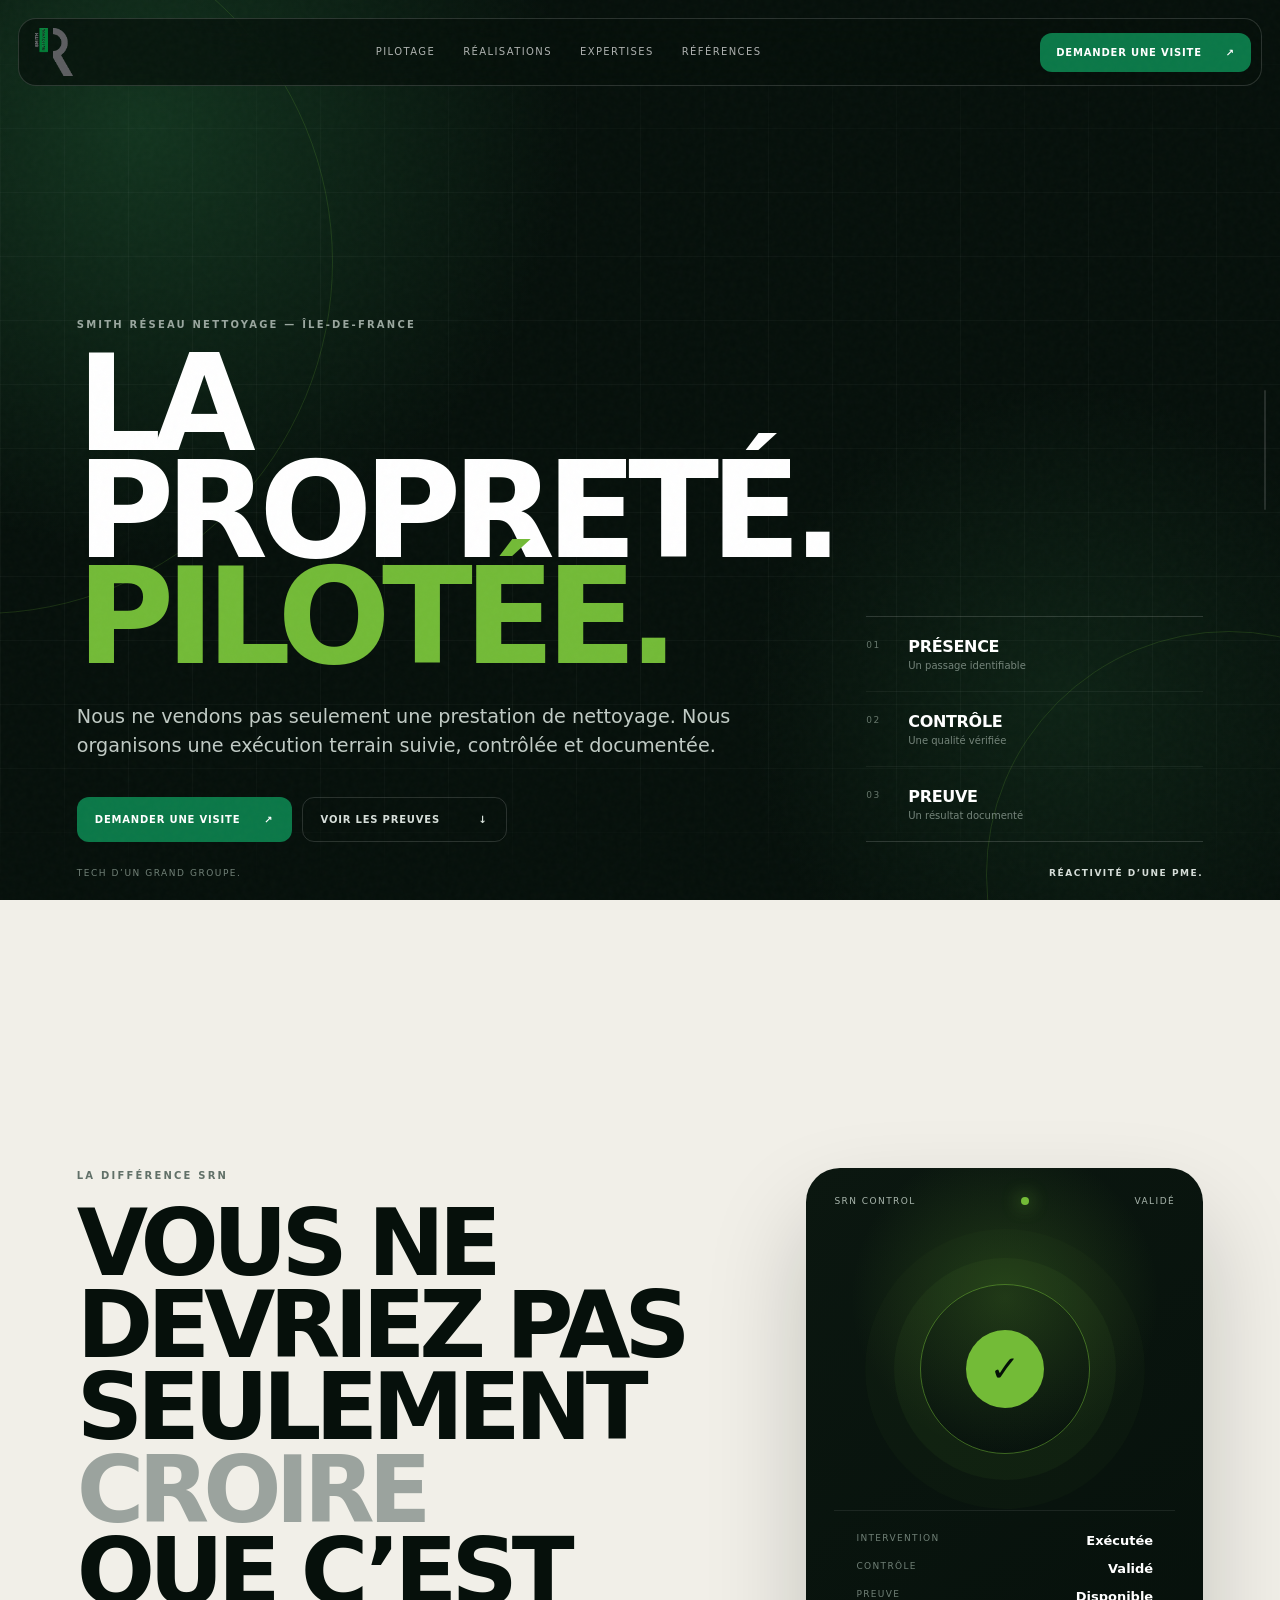
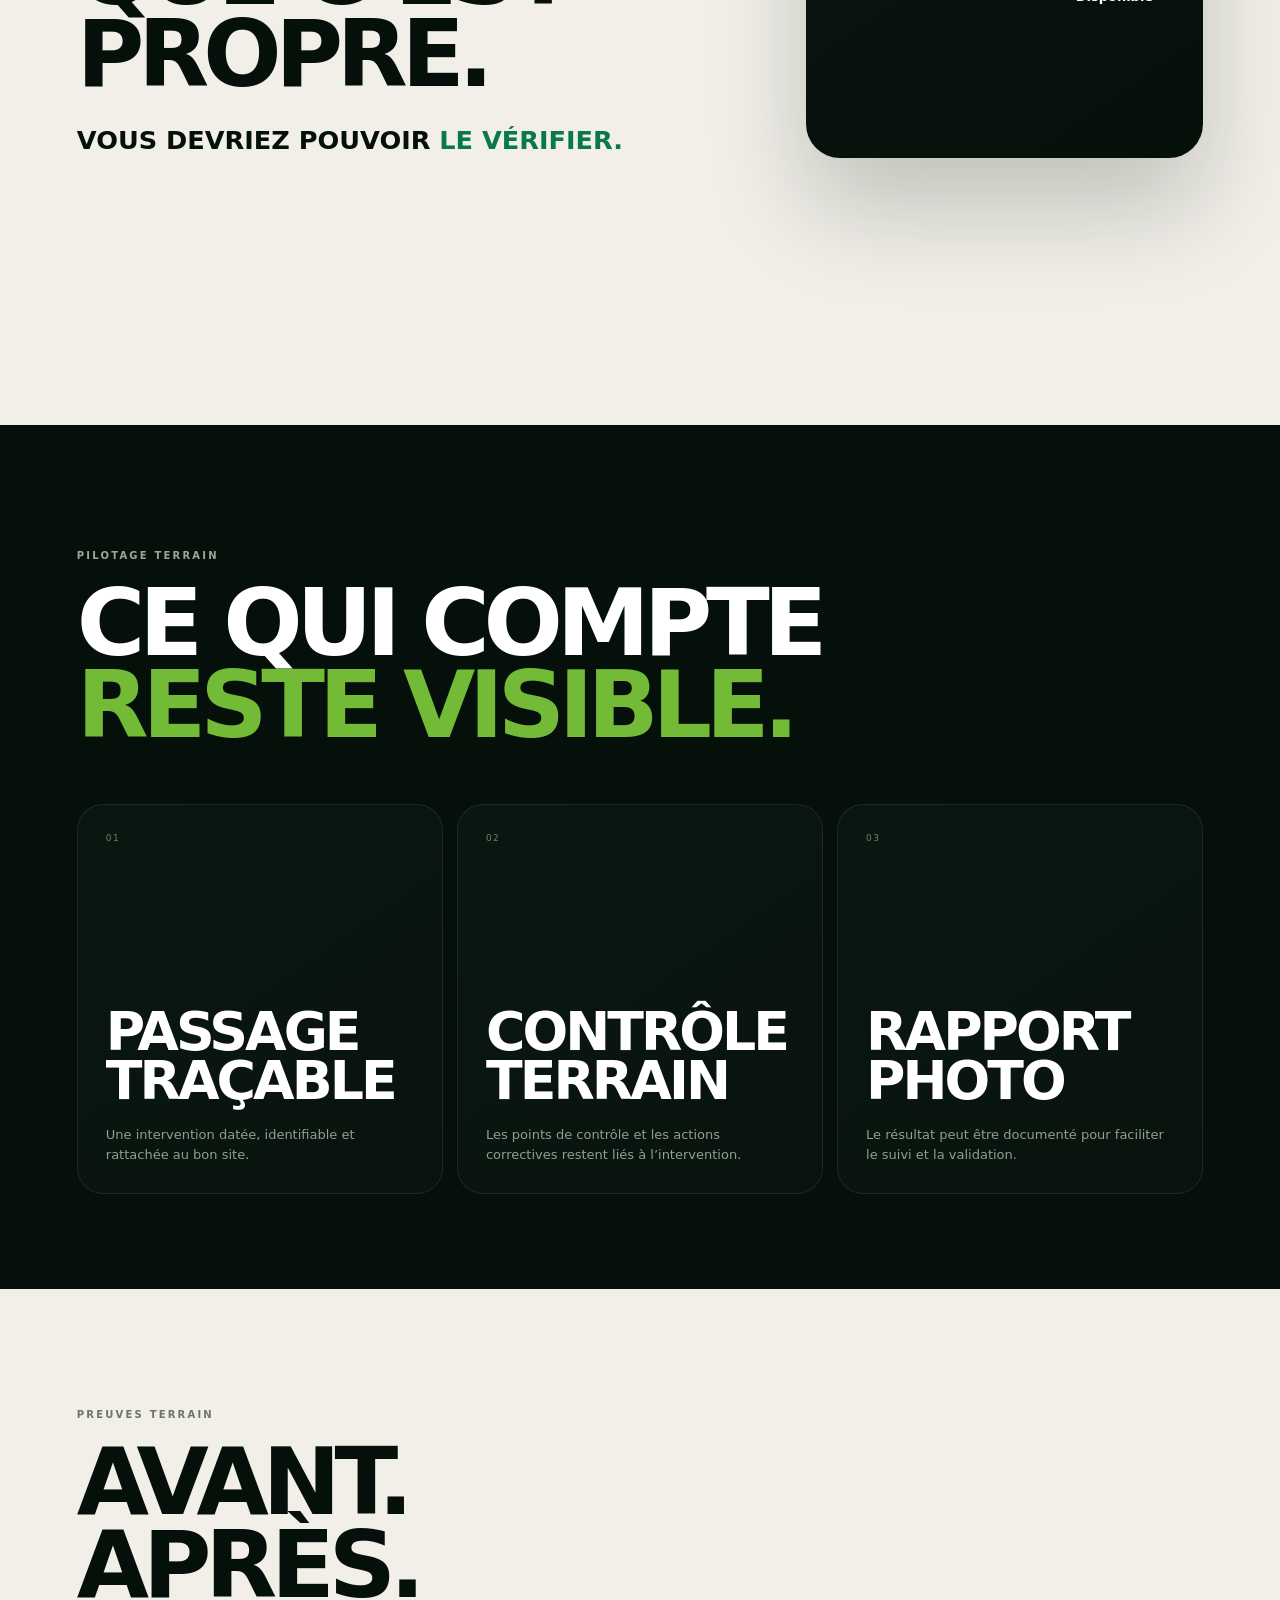
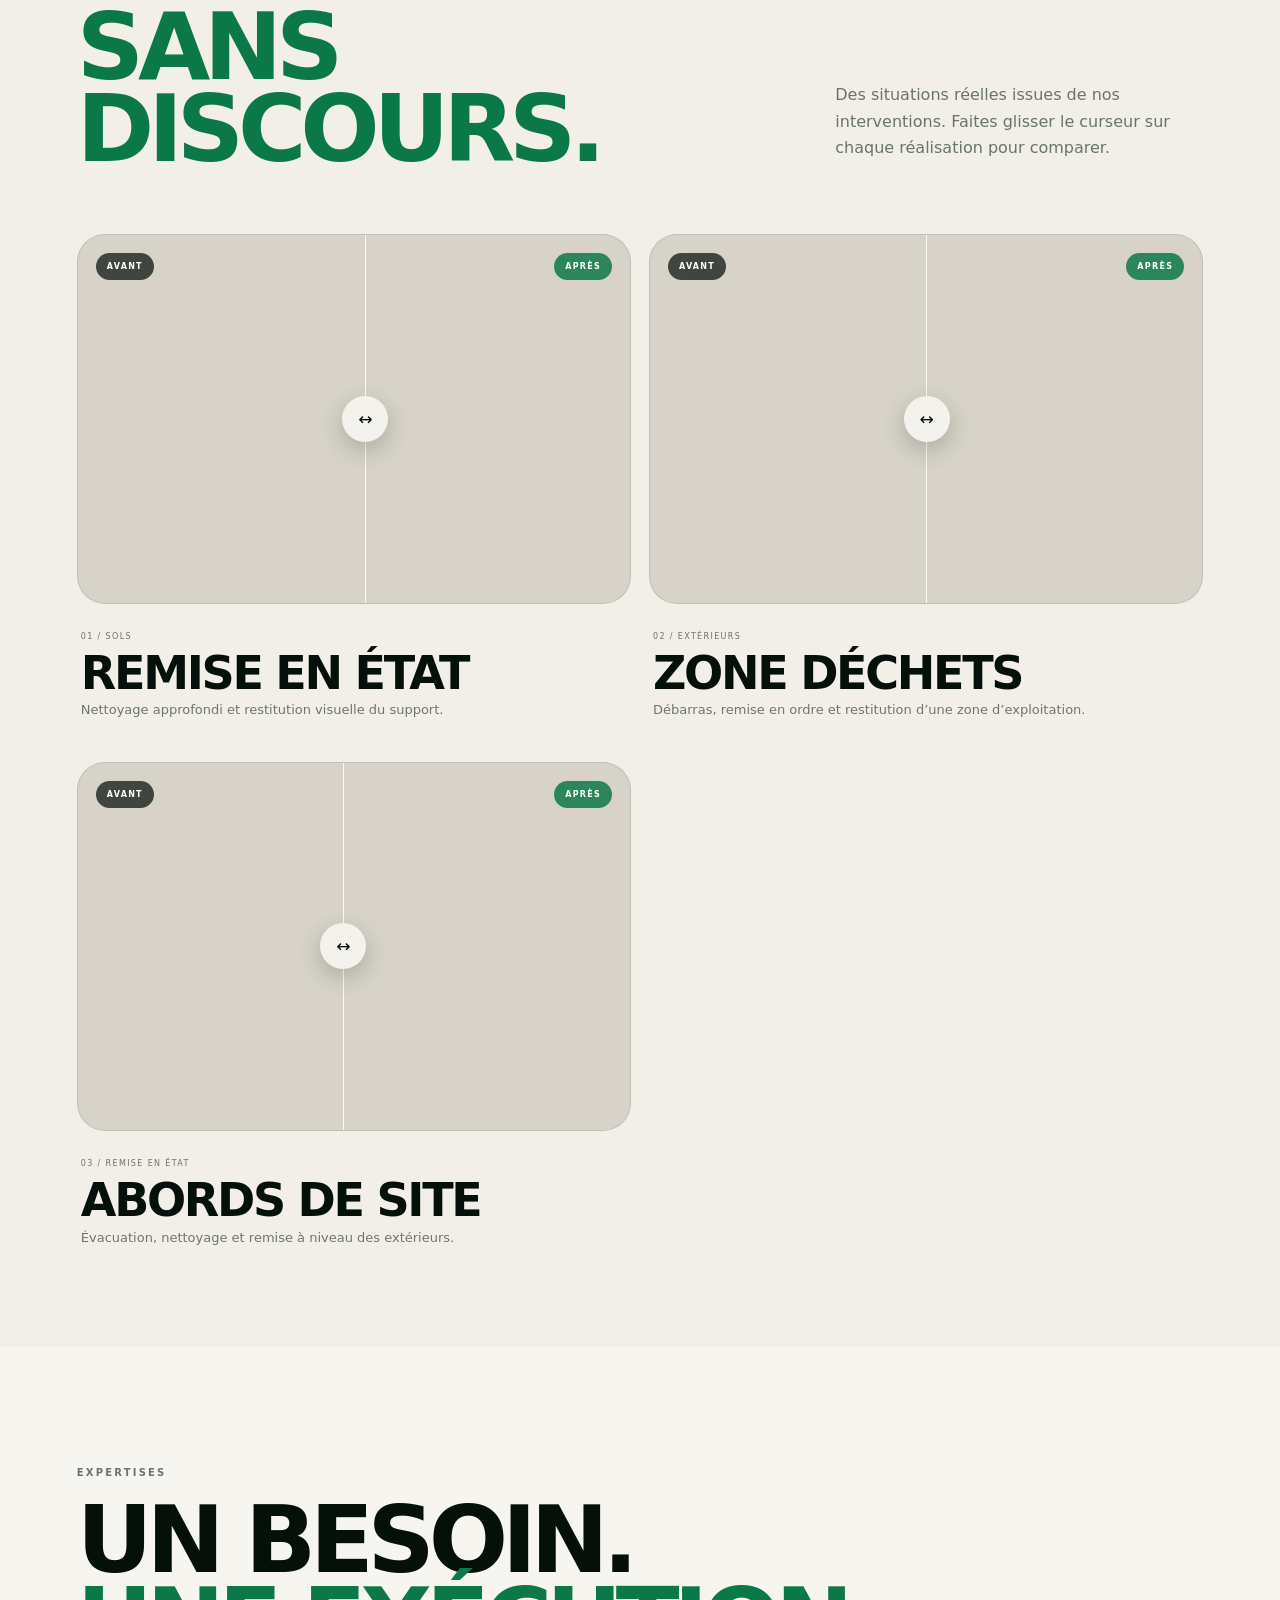
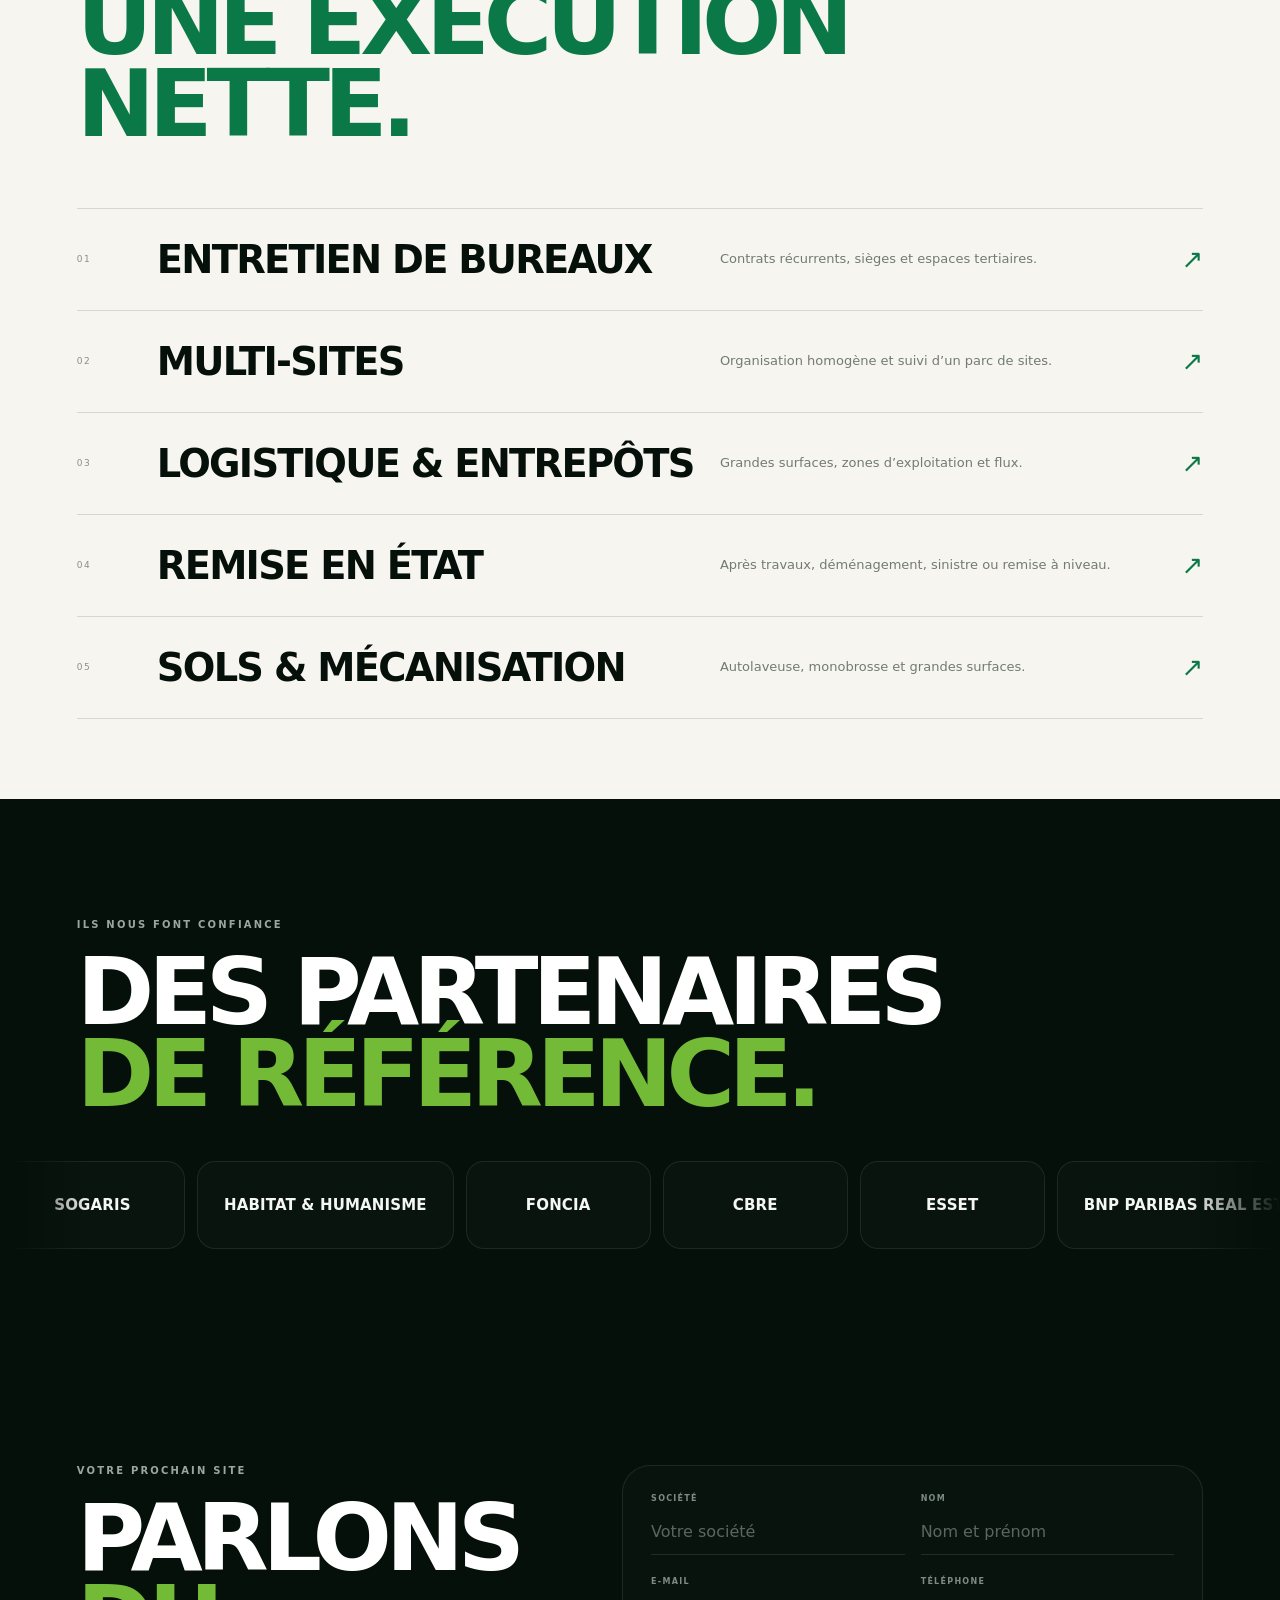
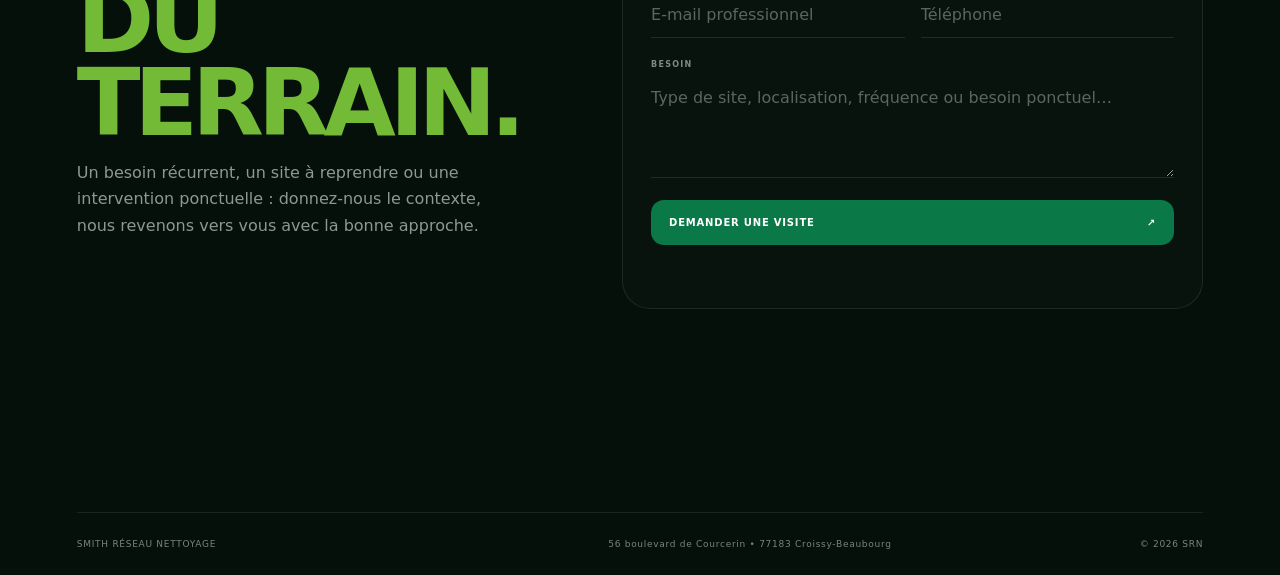
==== commit ab2a6e59: "Rebuild SRN homepage around premium proof-led design" ====
--- a/index.html
+++ b/index.html
@@ -3,33 +3,206 @@
 <head>
   <meta charset="utf-8" />
   <meta name="viewport" content="width=device-width, initial-scale=1, viewport-fit=cover" />
-  <meta name="description" content="SRN Réseau Nettoyage — entretien professionnel, multi-sites, vitrerie, remises en état et interventions spécialisées. La propreté pilotée et vérifiable." />
+  <meta name="description" content="SRN Réseau Nettoyage — La propreté pilotée. Entretien professionnel, multi-sites, remises en état, vitrerie et interventions spécialisées, avec contrôle terrain et preuves." />
   <meta name="theme-color" content="#07110c" />
   <link rel="canonical" href="https://srn-proprete.com/" />
   <meta property="og:title" content="SRN — La propreté. Pilotée." />
-  <meta property="og:description" content="Entretien professionnel, multi-sites, vitrerie, remises en état et interventions spécialisées." />
+  <meta property="og:description" content="Une propreté professionnelle exécutée, contrôlée et documentée." />
   <meta property="og:type" content="website" />
   <meta property="og:url" content="https://srn-proprete.com/" />
   <title>SRN — La propreté. Pilotée.</title>
-  <link rel="stylesheet" href="styles.css" />
-  <style>
-    .references{background:#f3f1e9;color:#060c09;padding:76px 0 70px;overflow:hidden;border-top:1px solid #00000012;border-bottom:1px solid #00000012}.references-head{padding:0 6vw 32px}.references-head h2{font-size:clamp(38px,5.6vw,78px);line-height:.9;letter-spacing:-.055em;margin:0;max-width:950px}.references-head h2 span{color:#0b7658}.references-rail{position:relative;overflow:hidden;mask-image:linear-gradient(90deg,transparent,#000 8%,#000 92%,transparent)}.references-track{width:max-content;display:flex;align-items:center;gap:16px;animation:referencesRight 34s linear infinite;will-change:transform}.references-track:hover{animation-play-state:paused}.reference-logo{height:92px;min-width:190px;padding:0 30px;border:1px solid #00000014;border-radius:20px;background:#fff;display:flex;align-items:center;justify-content:center;font-size:clamp(18px,1.8vw,28px);font-weight:800;letter-spacing:-.035em;white-space:nowrap;box-shadow:0 12px 28px #00000008}.reference-logo.light{font-weight:650;letter-spacing:-.02em}.reference-logo.spie{color:#ed1c24;font-weight:900;letter-spacing:.04em}.reference-logo.cbre{color:#006b54;font-weight:900;letter-spacing:.02em}.reference-logo.delsey{font-weight:900;letter-spacing:.08em}.reference-logo.ultra{font-weight:900;letter-spacing:-.055em}.reference-logo.habitat{font-size:20px;line-height:1.05;text-align:center}.reference-logo.pec{font-size:17px;line-height:1.05;text-align:center}.reference-logo.esset{font-weight:900}.reference-logo.sogaris{font-weight:900}.reference-logo.monga{font-weight:900;letter-spacing:.02em}@keyframes referencesRight{from{transform:translateX(calc(-50% - 8px))}to{transform:translateX(0)}}@media(max-width:900px){.references{padding:64px 0 56px}.references-head{padding:0 20px 26px}.reference-logo{height:76px;min-width:155px;padding:0 22px;font-size:20px}.reference-logo.habitat{font-size:16px}.reference-logo.pec{font-size:14px}.references-track{animation-duration:28s}}@media(prefers-reduced-motion:reduce){.references-track{animation:none;transform:none}}
-  </style>
+  <link rel="stylesheet" href="premium.css" />
 </head>
 <body>
-  <div class="noise" aria-hidden="true"></div>
-  <div class="progress" aria-hidden="true"><span id="progressBar"></span></div>
-  <header class="nav" id="nav"><a class="brand" href="#hero" aria-label="Smith Nettoyage, accueil"><img src="assets/logo-srn.webp" alt="Smith Nettoyage" /></a><nav class="navlinks" aria-label="Navigation principale"><a href="#solutions">Solutions</a><a href="#control">Pilotage</a><a href="#preuves">Méthode</a></nav><a class="nav-cta" href="#contact">Demander une visite <span>↗</span></a></header>
+  <div class="grain" aria-hidden="true"></div>
+  <div class="page-progress" aria-hidden="true"><span id="pageProgress"></span></div>
+
+  <header class="nav" id="nav">
+    <a class="brand" href="#top" aria-label="SRN, accueil">
+      <img src="assets/logo-srn.webp" alt="SRN Propreté" />
+    </a>
+    <nav class="nav-links" aria-label="Navigation principale">
+      <a href="#pilotage">Pilotage</a>
+      <a href="#realisations">Réalisations</a>
+      <a href="#expertises">Expertises</a>
+      <a href="#references">Références</a>
+    </nav>
+    <a class="nav-cta" href="#contact">Demander une visite <span>↗</span></a>
+  </header>
+
   <main>
-    <section class="scene hero" id="hero" data-theme="dark"><div class="hero-grid" aria-hidden="true"></div><div class="hero-glow glow-a" aria-hidden="true"></div><div class="hero-glow glow-b" aria-hidden="true"></div><div class="hero-copy"><p class="eyebrow reveal">SMITH RÉSEAU NETTOYAGE — B2B</p><h1 class="display reveal">LA PROPRETÉ.<br><span>PILOTÉE.</span></h1><p class="hero-text reveal">Entretien professionnel, multi-sites, vitrerie, remises en état et interventions spécialisées. Une exécution terrain suivie, contrôlée et documentée.</p><div class="hero-actions reveal"><a href="#contact" class="button primary">Demander une visite <span>↗</span></a><a href="#promise" class="button ghost">Découvrir l’approche <span>↓</span></a></div></div><div class="hero-side reveal" aria-label="Positionnement SRN"><div class="hero-side-line"><span>01</span><b>ENTRETIEN</b><small>Contrats & multi-sites</small></div><div class="hero-side-line"><span>02</span><b>CONTRÔLE</b><small>Qualité documentée</small></div><div class="hero-side-line"><span>03</span><b>PREUVE</b><small>Rapports & historique</small></div><div class="hero-signature">TECH D’UN GRAND GROUPE.<br><strong>RÉACTIVITÉ D’UNE PME.</strong></div></div><div class="scroll-hint"><span>SCROLL</span><i></i></div></section>
-    <section class="scene promise" id="promise" data-theme="light"><div class="promise-fixed"><p class="eyebrow dark">LA DIFFÉRENCE SRN</p><h2>VOUS NE DEVRIEZ PAS<br>SEULEMENT <em>CROIRE</em><br>QUE C’EST PROPRE.</h2><p class="promise-end">VOUS DEVRIEZ POUVOIR <strong>LE VÉRIFIER.</strong></p></div><div class="glass-demo" aria-hidden="true"><div class="dirty-layer"></div><div class="clean-layer" id="cleanLayer"><div class="clean-ui"><span>CONTRÔLE 07:42</span><b>QUALITÉ VALIDÉE</b></div></div><div class="wiper" id="wiper"><span>SRN</span></div></div></section>
-    <section class="scene control" id="control" data-theme="dark"><div class="control-intro"><p class="eyebrow">SRN CONTROL</p><h2>CHAQUE INTERVENTION.<br><span>ENTIÈREMENT TRACÉE.</span></h2><p>Le suivi n’est pas un décor. Il sert à savoir qui est passé, ce qui a été contrôlé et quelles preuves restent disponibles.</p></div><figure class="control-visual" id="controlVisual"><img src="assets/srn-control-approved.webp" alt="SRN Control : présence enregistrée, résultat vérifié et preuve disponible" /></figure></section>
-    <section class="scene solutions" id="solutions" data-theme="light"><div class="section-head dark-head"><p class="eyebrow dark">NOS SOLUTIONS</p><h2>UN BESOIN.<br><span>UNE EXÉCUTION NETTE.</span></h2></div><div class="cards" id="serviceCards"><article class="service-card c1"><div class="service-meta"><span>01</span><small>CONTRATS</small></div><div class="service-stage office" aria-hidden="true"><i></i><i></i><i></i><i></i></div><div class="service-copy"><h3>ENTRETIEN &<br>MULTI-SITES</h3><p>Bureaux, sièges, commerces, parties communes et sites logistiques.</p></div><span class="arrow">↗</span></article><article class="service-card c2"><div class="service-meta"><span>02</span><small>PONCTUEL</small></div><div class="service-stage chantier" aria-hidden="true"><i></i><i></i><i></i><i></i></div><div class="service-copy"><h3>REMISE<br>EN ÉTAT</h3><p>Après travaux, déménagement, sinistre et remise à niveau technique.</p></div><span class="arrow">↗</span></article><article class="service-card c3"><div class="service-meta"><span>03</span><small>TECHNIQUE</small></div><div class="service-stage vitre" aria-hidden="true"><i></i><i></i><i></i><i></i></div><div class="service-copy"><h3>VITRERIE</h3><p>Surfaces vitrées, grandes baies, mécanisation et robotisation ciblée.</p></div><span class="arrow">↗</span></article><article class="service-card c4"><div class="service-meta"><span>04</span><small>MÉCANISÉ</small></div><div class="service-stage sols" aria-hidden="true"><i></i><i></i><i></i><i></i></div><div class="service-copy"><h3>SOLS &<br>GRANDES SURFACES</h3><p>Autolaveuse, monobrosse, parkings, entrepôts et grandes surfaces.</p></div><span class="arrow">↗</span></article></div><div class="swipe-label">GLISSEZ / SCROLLEZ <span>→</span></div></section>
-    <section class="scene robot" id="robot" data-theme="dark"><div class="robot-copy"><p class="eyebrow">TECHNOLOGIE TERRAIN</p><h2>L’HUMAIN LÀ OÙ<br>IL APPORTE <span>DE LA VALEUR.</span></h2><p>La mécanisation et la robotisation ne remplacent pas le savoir-faire : elles renforcent la sécurité, la régularité et la productivité lorsque le contexte le permet.</p></div><div class="window" id="windowPane"><div class="pane-lines"></div><div class="robot-unit" id="robotUnit"><div class="robot-eye"></div><b>SRN</b><small>VITRERIE</small></div><div class="clean-trail" id="cleanTrail"></div></div><div class="robot-caption"><b>VITRERIE.</b><span>MÉCANISÉE.</span></div></section>
-    <section class="scene proofs" id="preuves" data-theme="light"><div class="proof-intro"><p class="eyebrow dark">MÉTHODE SRN</p><h2>MOINS DE PROMESSES.<br><span>PLUS DE PREUVES.</span></h2></div><div class="proof-stack"><article><small>01 / PRÉSENCE</small><h3>UN PASSAGE<br>DOIT ÊTRE TRAÇABLE.</h3><p>Une intervention identifiable, datée et rattachée au bon site.</p></article><article><small>02 / QUALITÉ</small><h3>LE CONTRÔLE<br>N’EST PAS UNE OPTION.</h3><p>Points de contrôle, observations et actions correctives restent liés à l’intervention.</p></article><article><small>03 / RAPPORT</small><h3>LA PREUVE RESTE<br>DISPONIBLE.</h3><p>Photos, compte rendu et historique facilitent validation, suivi et facturation.</p></article></div></section>
-    <section class="references" id="references" aria-label="Références clients"><div class="references-head"><h2>ILS ONT DÉJÀ CHOISI<br><span>LA SOLUTION SRN.</span></h2></div><div class="references-rail"><div class="references-track" aria-label="Références"><span class="reference-logo sogaris">SOGARIS</span><span class="reference-logo habitat">Habitat<br>& Humanisme</span><span class="reference-logo light">FONCIA</span><span class="reference-logo cbre">CBRE</span><span class="reference-logo esset">ESSET</span><span class="reference-logo light">BNP PARIBAS REAL ESTATE</span><span class="reference-logo pec">PARIS ENTERTAINMENT<br>COMPANY</span><span class="reference-logo ultra">UltraEdge</span><span class="reference-logo delsey">DELSEY PARIS</span><span class="reference-logo spie">SPIE</span><span class="reference-logo monga">MONGA</span><span class="reference-logo sogaris" aria-hidden="true">SOGARIS</span><span class="reference-logo habitat" aria-hidden="true">Habitat<br>& Humanisme</span><span class="reference-logo light" aria-hidden="true">FONCIA</span><span class="reference-logo cbre" aria-hidden="true">CBRE</span><span class="reference-logo esset" aria-hidden="true">ESSET</span><span class="reference-logo light" aria-hidden="true">BNP PARIBAS REAL ESTATE</span><span class="reference-logo pec" aria-hidden="true">PARIS ENTERTAINMENT<br>COMPANY</span><span class="reference-logo ultra" aria-hidden="true">UltraEdge</span><span class="reference-logo delsey" aria-hidden="true">DELSEY PARIS</span><span class="reference-logo spie" aria-hidden="true">SPIE</span><span class="reference-logo monga" aria-hidden="true">MONGA</span></div></div></section>
-    <section class="scene contact" id="contact" data-theme="dark"><div class="contact-left"><p class="eyebrow">VOTRE PROCHAIN SITE</p><h2>PARLONS<br><span>DU TERRAIN.</span></h2><p>Un parcours court pour qualifier le besoin avant la visite technique ou la proposition commerciale.</p></div><form class="quote-form" id="quoteForm"><div class="step active" data-step="1"><small>01 / 03</small><h3>Quel est votre besoin ?</h3><div class="choices"><button type="button" data-value="Contrat d'entretien">Contrat d’entretien</button><button type="button" data-value="Remise en état">Remise en état</button><button type="button" data-value="Vitrerie">Vitrerie</button><button type="button" data-value="Intervention ponctuelle">Intervention ponctuelle</button></div></div><div class="step" data-step="2"><small>02 / 03</small><h3>Combien de sites ?</h3><div class="choices compact"><button type="button" data-value="1">1</button><button type="button" data-value="2-5">2–5</button><button type="button" data-value="6-20">6–20</button><button type="button" data-value="20+">20+</button></div><button type="button" class="back">← Retour</button></div><div class="step" data-step="3"><small>03 / 03</small><h3>Vos coordonnées</h3><div class="fields"><input required name="company" placeholder="Société" /><input required name="name" placeholder="Nom et prénom" /><input type="email" required name="email" placeholder="E-mail professionnel" /><input name="phone" placeholder="Téléphone" /></div><button type="submit" class="submit">Demander une visite <span>↗</span></button><button type="button" class="back">← Retour</button></div><div class="step success" data-step="4"><small>DEMANDE ENVOYÉE</small><h3>Merci.</h3><p>Votre demande a bien été transmise à l’équipe SRN.</p><button type="button" id="restart">Recommencer</button></div></form><footer><span>SMITH RÉSEAU NETTOYAGE</span><span>56 boulevard de Courcerin • 77183 Croissy-Beaubourg</span><span>© 2026 SRN</span></footer></section>
+    <section class="hero" id="top">
+      <div class="hero-grid" aria-hidden="true"></div>
+      <div class="hero-orbit orbit-a" aria-hidden="true"></div>
+      <div class="hero-orbit orbit-b" aria-hidden="true"></div>
+      <div class="hero-copy">
+        <p class="eyebrow reveal">SMITH RÉSEAU NETTOYAGE — ÎLE-DE-FRANCE</p>
+        <h1 class="reveal">LA PROPRETÉ.<br><span>PILOTÉE.</span></h1>
+        <p class="hero-lead reveal">Nous ne vendons pas seulement une prestation de nettoyage. Nous organisons une exécution terrain suivie, contrôlée et documentée.</p>
+        <div class="hero-actions reveal">
+          <a class="btn btn-primary" href="#contact">Demander une visite <span>↗</span></a>
+          <a class="btn btn-line" href="#realisations">Voir les preuves <span>↓</span></a>
+        </div>
+      </div>
+      <div class="hero-index reveal" aria-label="Méthode SRN">
+        <div><span>01</span><b>PRÉSENCE</b><small>Un passage identifiable</small></div>
+        <div><span>02</span><b>CONTRÔLE</b><small>Une qualité vérifiée</small></div>
+        <div><span>03</span><b>PREUVE</b><small>Un résultat documenté</small></div>
+      </div>
+      <div class="hero-footer">
+        <span>TECH D’UN GRAND GROUPE.</span>
+        <strong>RÉACTIVITÉ D’UNE PME.</strong>
+      </div>
+    </section>
+
+    <section class="manifesto">
+      <div class="manifesto-sticky">
+        <p class="eyebrow dark reveal">LA DIFFÉRENCE SRN</p>
+        <h2 class="reveal">VOUS NE DEVRIEZ PAS<br>SEULEMENT <em>CROIRE</em><br>QUE C’EST PROPRE.</h2>
+        <p class="manifesto-end reveal">VOUS DEVRIEZ POUVOIR <strong>LE VÉRIFIER.</strong></p>
+      </div>
+      <div class="manifesto-card reveal">
+        <div class="manifesto-card-top"><span>SRN CONTROL</span><i></i><span>VALIDÉ</span></div>
+        <div class="manifesto-ring"><span>✓</span></div>
+        <div class="manifesto-card-copy">
+          <small>INTERVENTION</small>
+          <strong>Exécutée</strong>
+          <small>CONTRÔLE</small>
+          <strong>Validé</strong>
+          <small>PREUVE</small>
+          <strong>Disponible</strong>
+        </div>
+      </div>
+    </section>
+
+    <section class="pilotage" id="pilotage">
+      <div class="section-heading reveal">
+        <p class="eyebrow">PILOTAGE TERRAIN</p>
+        <h2>CE QUI COMPTE<br><span>RESTE VISIBLE.</span></h2>
+      </div>
+      <div class="pilotage-grid">
+        <article class="pilotage-card reveal">
+          <span>01</span>
+          <h3>PASSAGE<br>TRAÇABLE</h3>
+          <p>Une intervention datée, identifiable et rattachée au bon site.</p>
+        </article>
+        <article class="pilotage-card reveal">
+          <span>02</span>
+          <h3>CONTRÔLE<br>TERRAIN</h3>
+          <p>Les points de contrôle et les actions correctives restent liés à l’intervention.</p>
+        </article>
+        <article class="pilotage-card reveal">
+          <span>03</span>
+          <h3>RAPPORT<br>PHOTO</h3>
+          <p>Le résultat peut être documenté pour faciliter le suivi et la validation.</p>
+        </article>
+      </div>
+    </section>
+
+    <section class="proofs" id="realisations">
+      <div class="proofs-intro">
+        <div class="section-heading dark-heading reveal">
+          <p class="eyebrow dark">PREUVES TERRAIN</p>
+          <h2>AVANT. APRÈS.<br><span>SANS DISCOURS.</span></h2>
+        </div>
+        <p class="proofs-copy reveal">Des situations réelles issues de nos interventions. Faites glisser le curseur sur chaque réalisation pour comparer.</p>
+      </div>
+
+      <div class="comparisons">
+        <article class="comparison reveal" data-compare>
+          <div class="compare-media">
+            <div class="proof-image floor-before before" role="img" aria-label="Sol avant intervention SRN"></div>
+            <div class="after-wrap" data-after>
+              <div class="proof-image floor-after after" role="img" aria-label="Sol après intervention SRN"></div>
+            </div>
+            <div class="compare-line" data-line><span>↔</span></div>
+            <input class="compare-range" type="range" min="0" max="100" value="52" aria-label="Comparer avant et après : remise en état d'un sol" />
+            <span class="badge before-badge">AVANT</span>
+            <span class="badge after-badge">APRÈS</span>
+          </div>
+          <div class="compare-caption"><small>01 / SOLS</small><h3>REMISE EN ÉTAT</h3><p>Nettoyage approfondi et restitution visuelle du support.</p></div>
+        </article>
+
+        <article class="comparison reveal" data-compare>
+          <div class="compare-media landscape">
+            <div class="proof-image waste-before before" role="img" aria-label="Zone déchets avant intervention SRN"></div>
+            <div class="after-wrap" data-after>
+              <div class="proof-image waste-after after" role="img" aria-label="Zone déchets après intervention SRN"></div>
+            </div>
+            <div class="compare-line" data-line><span>↔</span></div>
+            <input class="compare-range" type="range" min="0" max="100" value="50" aria-label="Comparer avant et après : zone déchets" />
+            <span class="badge before-badge">AVANT</span>
+            <span class="badge after-badge">APRÈS</span>
+          </div>
+          <div class="compare-caption"><small>02 / EXTÉRIEURS</small><h3>ZONE DÉCHETS</h3><p>Débarras, remise en ordre et restitution d’une zone d’exploitation.</p></div>
+        </article>
+
+        <article class="comparison reveal" data-compare>
+          <div class="compare-media">
+            <div class="proof-image exterior-before before" role="img" aria-label="Abords extérieurs avant intervention SRN"></div>
+            <div class="after-wrap" data-after>
+              <div class="proof-image exterior-after after" role="img" aria-label="Abords extérieurs après intervention SRN"></div>
+            </div>
+            <div class="compare-line" data-line><span>↔</span></div>
+            <input class="compare-range" type="range" min="0" max="100" value="48" aria-label="Comparer avant et après : remise en état extérieure" />
+            <span class="badge before-badge">AVANT</span>
+            <span class="badge after-badge">APRÈS</span>
+          </div>
+          <div class="compare-caption"><small>03 / REMISE EN ÉTAT</small><h3>ABORDS DE SITE</h3><p>Évacuation, nettoyage et remise à niveau des extérieurs.</p></div>
+        </article>
+      </div>
+    </section>
+
+    <section class="expertises" id="expertises">
+      <div class="section-heading dark-heading reveal">
+        <p class="eyebrow dark">EXPERTISES</p>
+        <h2>UN BESOIN.<br><span>UNE EXÉCUTION NETTE.</span></h2>
+      </div>
+      <div class="expertise-list">
+        <a class="expertise-row reveal" href="nettoyage-bureaux/"><span>01</span><h3>ENTRETIEN DE BUREAUX</h3><p>Contrats récurrents, sièges et espaces tertiaires.</p><i>↗</i></a>
+        <a class="expertise-row reveal" href="nettoyage-multisites/"><span>02</span><h3>MULTI-SITES</h3><p>Organisation homogène et suivi d’un parc de sites.</p><i>↗</i></a>
+        <a class="expertise-row reveal" href="nettoyage-entrepots-logistique/"><span>03</span><h3>LOGISTIQUE & ENTREPÔTS</h3><p>Grandes surfaces, zones d’exploitation et flux.</p><i>↗</i></a>
+        <a class="expertise-row reveal" href="remise-en-etat/"><span>04</span><h3>REMISE EN ÉTAT</h3><p>Après travaux, déménagement, sinistre ou remise à niveau.</p><i>↗</i></a>
+        <a class="expertise-row reveal" href="nettoyage-mecanise-sols/"><span>05</span><h3>SOLS & MÉCANISATION</h3><p>Autolaveuse, monobrosse et grandes surfaces.</p><i>↗</i></a>
+      </div>
+    </section>
+
+    <section class="references" id="references">
+      <div class="references-copy reveal">
+        <p class="eyebrow">ILS NOUS FONT CONFIANCE</p>
+        <h2>DES PARTENAIRES<br><span>DE RÉFÉRENCE.</span></h2>
+      </div>
+      <div class="reference-rail" aria-label="Références clients">
+        <div class="reference-track">
+          <span>SOGARIS</span><span>HABITAT & HUMANISME</span><span>FONCIA</span><span>CBRE</span><span>ESSET</span><span>BNP PARIBAS REAL ESTATE</span><span>PARIS ENTERTAINMENT COMPANY</span><span>ULTRAEDGE</span><span>DELSEY PARIS</span><span>SPIE</span><span>MONGA</span>
+          <span aria-hidden="true">SOGARIS</span><span aria-hidden="true">HABITAT & HUMANISME</span><span aria-hidden="true">FONCIA</span><span aria-hidden="true">CBRE</span><span aria-hidden="true">ESSET</span><span aria-hidden="true">BNP PARIBAS REAL ESTATE</span><span aria-hidden="true">PARIS ENTERTAINMENT COMPANY</span><span aria-hidden="true">ULTRAEDGE</span><span aria-hidden="true">DELSEY PARIS</span><span aria-hidden="true">SPIE</span><span aria-hidden="true">MONGA</span>
+        </div>
+      </div>
+    </section>
+
+    <section class="contact" id="contact">
+      <div class="contact-copy reveal">
+        <p class="eyebrow">VOTRE PROCHAIN SITE</p>
+        <h2>PARLONS<br><span>DU TERRAIN.</span></h2>
+        <p>Un besoin récurrent, un site à reprendre ou une intervention ponctuelle : donnez-nous le contexte, nous revenons vers vous avec la bonne approche.</p>
+      </div>
+      <form class="contact-form reveal" id="contactForm">
+        <label><span>SOCIÉTÉ</span><input name="company" required autocomplete="organization" placeholder="Votre société" /></label>
+        <label><span>NOM</span><input name="name" required autocomplete="name" placeholder="Nom et prénom" /></label>
+        <label><span>E-MAIL</span><input type="email" name="email" required autocomplete="email" placeholder="E-mail professionnel" /></label>
+        <label><span>TÉLÉPHONE</span><input name="phone" autocomplete="tel" placeholder="Téléphone" /></label>
+        <label class="full"><span>BESOIN</span><textarea name="message" rows="4" placeholder="Type de site, localisation, fréquence ou besoin ponctuel…"></textarea></label>
+        <button type="submit">DEMANDER UNE VISITE <span>↗</span></button>
+        <p class="form-note" id="formNote" role="status" aria-live="polite"></p>
+      </form>
+      <footer>
+        <span>SMITH RÉSEAU NETTOYAGE</span>
+        <span>56 boulevard de Courcerin • 77183 Croissy-Beaubourg</span>
+        <span>© 2026 SRN</span>
+      </footer>
+    </section>
   </main>
-  <script src="script.js"></script>
+
+  <script src="premium.js"></script>
 </body>
 </html>
--- a/premium.css
+++ b/premium.css
@@ -0,0 +1,31 @@
+:root{
+  --ink:#06100b;
+  --ink-2:#0a1710;
+  --paper:#f1efe8;
+  --paper-2:#e9e5da;
+  --green:#73bb37;
+  --green-deep:#0b7848;
+  --line-dark:rgba(4,15,9,.13);
+  --line-light:rgba(255,255,255,.15);
+  --muted-dark:#68736c;
+  --muted-light:#8d9b92;
+  --ease:cubic-bezier(.22,.85,.28,1);
+}
+*{box-sizing:border-box}
+html{scroll-behavior:smooth;background:var(--ink)}
+body{margin:0;background:var(--ink);color:#fff;font-family:Inter,ui-sans-serif,system-ui,-apple-system,BlinkMacSystemFont,"Segoe UI",sans-serif;overflow-x:hidden;text-rendering:optimizeLegibility}
+a{color:inherit;text-decoration:none}button,input,textarea{font:inherit}img{display:block;max-width:100%}::selection{background:var(--green);color:#06100b}
+.grain{position:fixed;inset:0;z-index:100;pointer-events:none;opacity:.025;background-image:url("data:image/svg+xml,%3Csvg viewBox='0 0 180 180' xmlns='http://www.w3.org/2000/svg'%3E%3Cfilter id='n'%3E%3CfeTurbulence type='fractalNoise' baseFrequency='.86' numOctaves='4'/%3E%3C/filter%3E%3Crect width='100%25' height='100%25' filter='url(%23n)'/%3E%3C/svg%3E")}
+.page-progress{position:fixed;right:14px;top:50%;z-index:85;width:2px;height:120px;transform:translateY(-50%);background:#ffffff21;border-radius:10px;overflow:hidden}.page-progress span{display:block;width:100%;height:0;background:var(--green)}
+.nav{position:fixed;left:18px;right:18px;top:18px;z-index:90;min-height:68px;padding:8px 10px 8px 16px;display:flex;align-items:center;justify-content:space-between;gap:20px;border:1px solid var(--line-light);border-radius:18px;background:rgba(6,16,11,.72);backdrop-filter:blur(22px);transition:background .35s,border-color .35s,color .35s,transform .35s}.nav.is-light{background:rgba(241,239,232,.9);border-color:rgba(0,0,0,.12);color:var(--ink)}.brand{display:flex;align-items:center;width:62px;height:50px}.brand img{height:48px;width:auto}.nav-links{display:flex;gap:28px;font-size:10px;line-height:1;text-transform:uppercase;letter-spacing:.14em}.nav-links a{opacity:.68;transition:opacity .25s}.nav-links a:hover{opacity:1}.nav-cta,.btn,.contact-form button{display:inline-flex;align-items:center;justify-content:space-between;gap:24px;text-transform:uppercase;font-size:10px;font-weight:800;letter-spacing:.08em}.nav-cta{padding:14px 16px;border-radius:12px;background:var(--green-deep);color:#fff}
+.hero{position:relative;min-height:100svh;padding:150px 6vw 58px;display:grid;grid-template-columns:minmax(0,1.35fr) minmax(280px,.65fr);gap:7vw;align-items:end;overflow:hidden;background:radial-gradient(circle at 11% 14%,rgba(34,96,55,.45),transparent 31%),radial-gradient(circle at 83% 78%,rgba(40,99,57,.22),transparent 25%),var(--ink)}.hero-grid{position:absolute;inset:0;background-image:linear-gradient(#ffffff08 1px,transparent 1px),linear-gradient(90deg,#ffffff08 1px,transparent 1px);background-size:64px 64px;mask-image:linear-gradient(transparent,#000 20%,#000 84%,transparent)}.hero-orbit{position:absolute;border:1px solid rgba(115,187,55,.18);border-radius:50%;filter:drop-shadow(0 0 50px rgba(115,187,55,.08));pointer-events:none}.orbit-a{width:55vw;height:55vw;left:-29vw;top:-7vw}.orbit-b{width:38vw;height:38vw;right:-15vw;bottom:-17vw}.hero-copy,.hero-index,.hero-footer{position:relative;z-index:2}.eyebrow{margin:0 0 20px;font-size:10px;line-height:1.2;font-weight:800;letter-spacing:.22em;color:#9aa79f}.eyebrow.dark{color:#617068}.hero h1,.section-heading h2,.references-copy h2,.contact-copy h2,.manifesto h2{margin:0;letter-spacing:-.066em;font-weight:760}.hero h1{font-size:clamp(68px,10.4vw,154px);line-height:.80}.hero h1 span,.section-heading h2 span,.references-copy h2 span,.contact-copy h2 span{color:var(--green)}.hero-lead{max-width:760px;margin:31px 0 0;color:#c1cbc5;font-size:clamp(17px,1.5vw,22px);line-height:1.55}.hero-actions{display:flex;gap:10px;flex-wrap:wrap;margin-top:36px}.btn{min-width:205px;padding:16px 18px;border-radius:12px}.btn-primary{background:var(--green-deep)}.btn-line{border:1px solid #ffffff24;color:#d7dfda}.hero-index{border-top:1px solid var(--line-light);border-bottom:1px solid var(--line-light)}.hero-index>div{display:grid;grid-template-columns:42px 1fr;grid-template-rows:auto auto;padding:20px 0;border-bottom:1px solid #ffffff0d}.hero-index>div:last-child{border-bottom:0}.hero-index span{grid-row:1/3;padding-top:3px;color:#66776c;font-size:9px;letter-spacing:.16em}.hero-index b{font-size:16px;letter-spacing:-.02em}.hero-index small{margin-top:4px;color:#74847a;font-size:10px}.hero-footer{position:absolute;left:6vw;right:6vw;bottom:22px;display:flex;justify-content:space-between;gap:16px;font-size:9px;letter-spacing:.17em;color:#718077}.hero-footer strong{color:#d6ded9;font-weight:700}
+.manifesto{position:relative;min-height:125svh;background:var(--paper);color:var(--ink);display:grid;grid-template-columns:minmax(0,1fr) minmax(320px,.62fr);gap:7vw;align-items:center;padding:115px 6vw}.manifesto-sticky{position:relative;z-index:2}.manifesto h2{font-size:clamp(48px,7.2vw,105px);line-height:.89}.manifesto h2 em{font-style:normal;color:#9ba39e}.manifesto-end{font-size:clamp(18px,2vw,30px);font-weight:760;margin:30px 0 0}.manifesto-end strong{color:var(--green-deep)}.manifesto-card{position:relative;min-height:590px;border-radius:34px;padding:28px;background:linear-gradient(145deg,#0b1710,#06100b);color:#fff;overflow:hidden;box-shadow:0 50px 100px rgba(5,17,10,.2)}.manifesto-card:before{content:"";position:absolute;inset:-20%;background:radial-gradient(circle at 50% 30%,rgba(115,187,55,.22),transparent 24%),linear-gradient(90deg,transparent 49.6%,rgba(255,255,255,.05) 50%,transparent 50.4%),linear-gradient(transparent 49.6%,rgba(255,255,255,.05) 50%,transparent 50.4%);background-size:auto,90px 90px,90px 90px}.manifesto-card-top{position:relative;z-index:2;display:flex;align-items:center;justify-content:space-between;font-size:9px;letter-spacing:.16em;color:#a9b6ad}.manifesto-card-top i{width:8px;height:8px;border-radius:50%;background:var(--green);box-shadow:0 0 18px var(--green)}.manifesto-ring{position:relative;z-index:2;margin:78px auto 56px;width:170px;height:170px;border-radius:50%;display:grid;place-items:center;border:1px solid rgba(115,187,55,.5);box-shadow:0 0 0 26px rgba(115,187,55,.05),0 0 0 55px rgba(115,187,55,.025)}.manifesto-ring span{display:grid;place-items:center;width:78px;height:78px;border-radius:50%;background:var(--green);color:#051108;font-size:36px;font-weight:800}.manifesto-card-copy{position:relative;z-index:2;display:grid;grid-template-columns:1fr auto;gap:13px 18px;padding:22px;border-top:1px solid #ffffff15}.manifesto-card-copy small{font-size:9px;letter-spacing:.15em;color:#708077}.manifesto-card-copy strong{text-align:right;font-size:13px}
+.pilotage{padding:125px 6vw 95px;background:var(--ink);color:#fff}.section-heading h2,.references-copy h2,.contact-copy h2{font-size:clamp(52px,7.3vw,104px);line-height:.88}.pilotage-grid{display:grid;grid-template-columns:repeat(3,1fr);gap:14px;margin-top:58px}.pilotage-card{min-height:390px;padding:28px;border-radius:26px;border:1px solid #ffffff15;background:linear-gradient(145deg,#0a1710,#08130d);display:flex;flex-direction:column}.pilotage-card>span{font-size:9px;letter-spacing:.16em;color:#6f8075}.pilotage-card h3{margin:auto 0 20px;font-size:clamp(34px,4.2vw,60px);line-height:.9;letter-spacing:-.055em}.pilotage-card p{margin:0;max-width:360px;color:#8f9f95;line-height:1.55;font-size:13px}
+.proofs{padding:120px 6vw 100px;background:var(--paper);color:var(--ink)}.proofs-intro{display:grid;grid-template-columns:1fr .55fr;gap:7vw;align-items:end}.dark-heading .eyebrow{color:#68766d}.dark-heading h2{color:var(--ink)}.dark-heading h2 span{color:var(--green-deep)}.proofs-copy{margin:0 0 9px;color:#69746d;line-height:1.65;max-width:520px}.comparisons{display:grid;grid-template-columns:1fr 1fr;gap:42px 18px;margin-top:64px}.comparison{min-width:0}.compare-media{position:relative;aspect-ratio:3/2;border-radius:28px;overflow:hidden;background:#d7d3c8;border:1px solid rgba(0,0,0,.1)}.compare-media.landscape{aspect-ratio:3/2}.proof-image{position:absolute;inset:0;background-image:url("assets/proofs-sprite.webp");background-size:200% 300%;background-repeat:no-repeat}.floor-before{background-position:0 0}.floor-after{background-position:100% 0}.waste-before{background-position:0 50%}.waste-after{background-position:100% 50%}.exterior-before{background-position:0 100%}.exterior-after{background-position:100% 100%}.after-wrap{position:absolute;inset:0;overflow:hidden;clip-path:inset(0 0 0 50%)}.after-wrap .after{width:100%;height:100%}.compare-line{position:absolute;z-index:4;top:0;bottom:0;left:50%;width:1px;background:rgba(255,255,255,.85);pointer-events:none}.compare-line span{position:absolute;left:50%;top:50%;transform:translate(-50%,-50%);width:46px;height:46px;border-radius:50%;background:#f4f2ec;color:#06100b;display:grid;place-items:center;font-size:17px;box-shadow:0 8px 24px rgba(0,0,0,.2)}.compare-range{position:absolute;z-index:5;inset:0;width:100%;height:100%;margin:0;opacity:0;cursor:ew-resize}.badge{position:absolute;z-index:6;top:18px;padding:9px 11px;border-radius:999px;font-size:8px;font-weight:900;letter-spacing:.16em;color:#fff;background:rgba(6,16,11,.72);backdrop-filter:blur(10px);pointer-events:none}.before-badge{left:18px}.after-badge{right:18px;background:rgba(11,120,72,.84)}.compare-caption{padding:20px 4px 0}.compare-caption small{font-size:8px;letter-spacing:.17em;color:#69756d}.compare-caption h3{margin:9px 0 6px;font-size:clamp(28px,3.6vw,50px);line-height:.92;letter-spacing:-.05em}.compare-caption p{margin:0;color:#6d776f;max-width:520px;line-height:1.5;font-size:13px}
+.expertises{padding:120px 6vw 80px;background:#f7f5ef;color:var(--ink)}.expertise-list{margin-top:62px;border-top:1px solid var(--line-dark)}.expertise-row{display:grid;grid-template-columns:56px minmax(250px,.9fr) minmax(240px,.7fr) 40px;gap:24px;align-items:center;padding:28px 0;border-bottom:1px solid var(--line-dark);transition:padding .35s var(--ease),background .35s}.expertise-row>span{font-size:9px;letter-spacing:.16em;color:#849087}.expertise-row h3{margin:0;font-size:clamp(25px,3vw,42px);letter-spacing:-.045em}.expertise-row p{margin:0;color:#707b73;font-size:13px;line-height:1.5}.expertise-row i{font-style:normal;font-size:26px;color:var(--green-deep);text-align:right}.expertise-row:hover{padding-left:16px;padding-right:16px;background:#f0eee7}
+.references{padding:120px 0 96px;background:var(--ink);overflow:hidden}.references-copy{padding:0 6vw 46px}.reference-rail{overflow:hidden;mask-image:linear-gradient(90deg,transparent,#000 7%,#000 93%,transparent)}.reference-track{width:max-content;display:flex;align-items:center;gap:12px;animation:rail 36s linear infinite}.reference-track span{height:88px;min-width:185px;padding:0 26px;border:1px solid #ffffff15;border-radius:18px;display:grid;place-items:center;text-align:center;font-size:15px;font-weight:820;letter-spacing:.01em;color:#f5f7f5;background:#ffffff05}.reference-track:hover{animation-play-state:paused}@keyframes rail{from{transform:translateX(0)}to{transform:translateX(calc(-50% - 6px))}}
+.contact{padding:120px 6vw 0;background:var(--ink);display:grid;grid-template-columns:.7fr 1fr;gap:8vw;align-items:start}.contact-copy>p:last-child{color:#8b9a90;line-height:1.65;max-width:500px}.contact-form{display:grid;grid-template-columns:1fr 1fr;gap:22px 16px;padding:28px;border:1px solid #ffffff16;border-radius:28px;background:#ffffff04}.contact-form label{display:flex;flex-direction:column;gap:9px}.contact-form label.full{grid-column:1/-1}.contact-form label>span{font-size:8px;font-weight:800;letter-spacing:.16em;color:#7d8c83}.contact-form input,.contact-form textarea{width:100%;border:0;border-bottom:1px solid #ffffff1a;background:transparent;color:#fff;padding:10px 0 13px;outline:none;border-radius:0;resize:vertical}.contact-form input::placeholder,.contact-form textarea::placeholder{color:#59675f}.contact-form input:focus,.contact-form textarea:focus{border-bottom-color:var(--green)}.contact-form button{grid-column:1/-1;border:0;border-radius:13px;padding:17px 18px;background:var(--green-deep);color:#fff;cursor:pointer}.form-note{grid-column:1/-1;margin:0;min-height:1.2em;font-size:11px;color:#8fa096}.contact footer{grid-column:1/-1;margin-top:100px;padding:26px 0;border-top:1px solid #ffffff16;display:grid;grid-template-columns:1fr 1fr auto;gap:22px;font-size:9px;letter-spacing:.08em;color:#77867d}
+.reveal{opacity:0;transform:translateY(22px);transition:opacity .85s var(--ease),transform .85s var(--ease)}.reveal.is-visible{opacity:1;transform:none}
+@media (max-width:1000px){.nav-links{display:none}.hero{grid-template-columns:1fr;padding-top:135px;align-content:end}.hero-index{max-width:540px}.hero-footer{display:none}.manifesto{grid-template-columns:1fr;min-height:auto}.manifesto-card{min-height:520px}.pilotage-grid{grid-template-columns:1fr}.pilotage-card{min-height:310px}.proofs-intro{grid-template-columns:1fr}.comparisons{grid-template-columns:1fr}.expertise-row{grid-template-columns:42px 1fr 28px}.expertise-row p{grid-column:2/3}.contact{grid-template-columns:1fr}}
+@media (max-width:680px){.page-progress{display:none}.nav{left:10px;right:10px;top:10px;min-height:60px;border-radius:16px}.brand{height:42px}.brand img{height:42px}.nav-cta{padding:12px 13px;font-size:8px}.hero{padding:118px 20px 44px;min-height:100svh}.hero h1{font-size:clamp(58px,20vw,96px)}.hero-lead{font-size:16px}.hero-actions{flex-direction:column}.btn{width:100%}.manifesto,.pilotage,.proofs,.expertises,.contact{padding-left:20px;padding-right:20px}.manifesto{padding-top:92px;padding-bottom:80px}.manifesto-card{min-height:490px;padding:20px}.manifesto-ring{margin-top:70px}.section-heading h2,.references-copy h2,.contact-copy h2{font-size:clamp(48px,15vw,78px)}.comparisons{gap:54px}.compare-media,.compare-media.landscape{aspect-ratio:3/2}.expertise-row{gap:12px;padding:24px 0}.expertise-row h3{font-size:26px}.references{padding-top:96px}.references-copy{padding-left:20px;padding-right:20px}.reference-track span{height:76px;min-width:155px;font-size:13px}.contact{padding-top:96px}.contact-form{grid-template-columns:1fr;padding:20px}.contact-form label.full,.contact-form button,.form-note{grid-column:1}.contact footer{grid-template-columns:1fr;gap:8px;margin-top:72px;padding-bottom:26px}}
+@media (prefers-reduced-motion:reduce){html{scroll-behavior:auto}.reference-track{animation:none}.reveal{opacity:1;transform:none;transition:none}}
